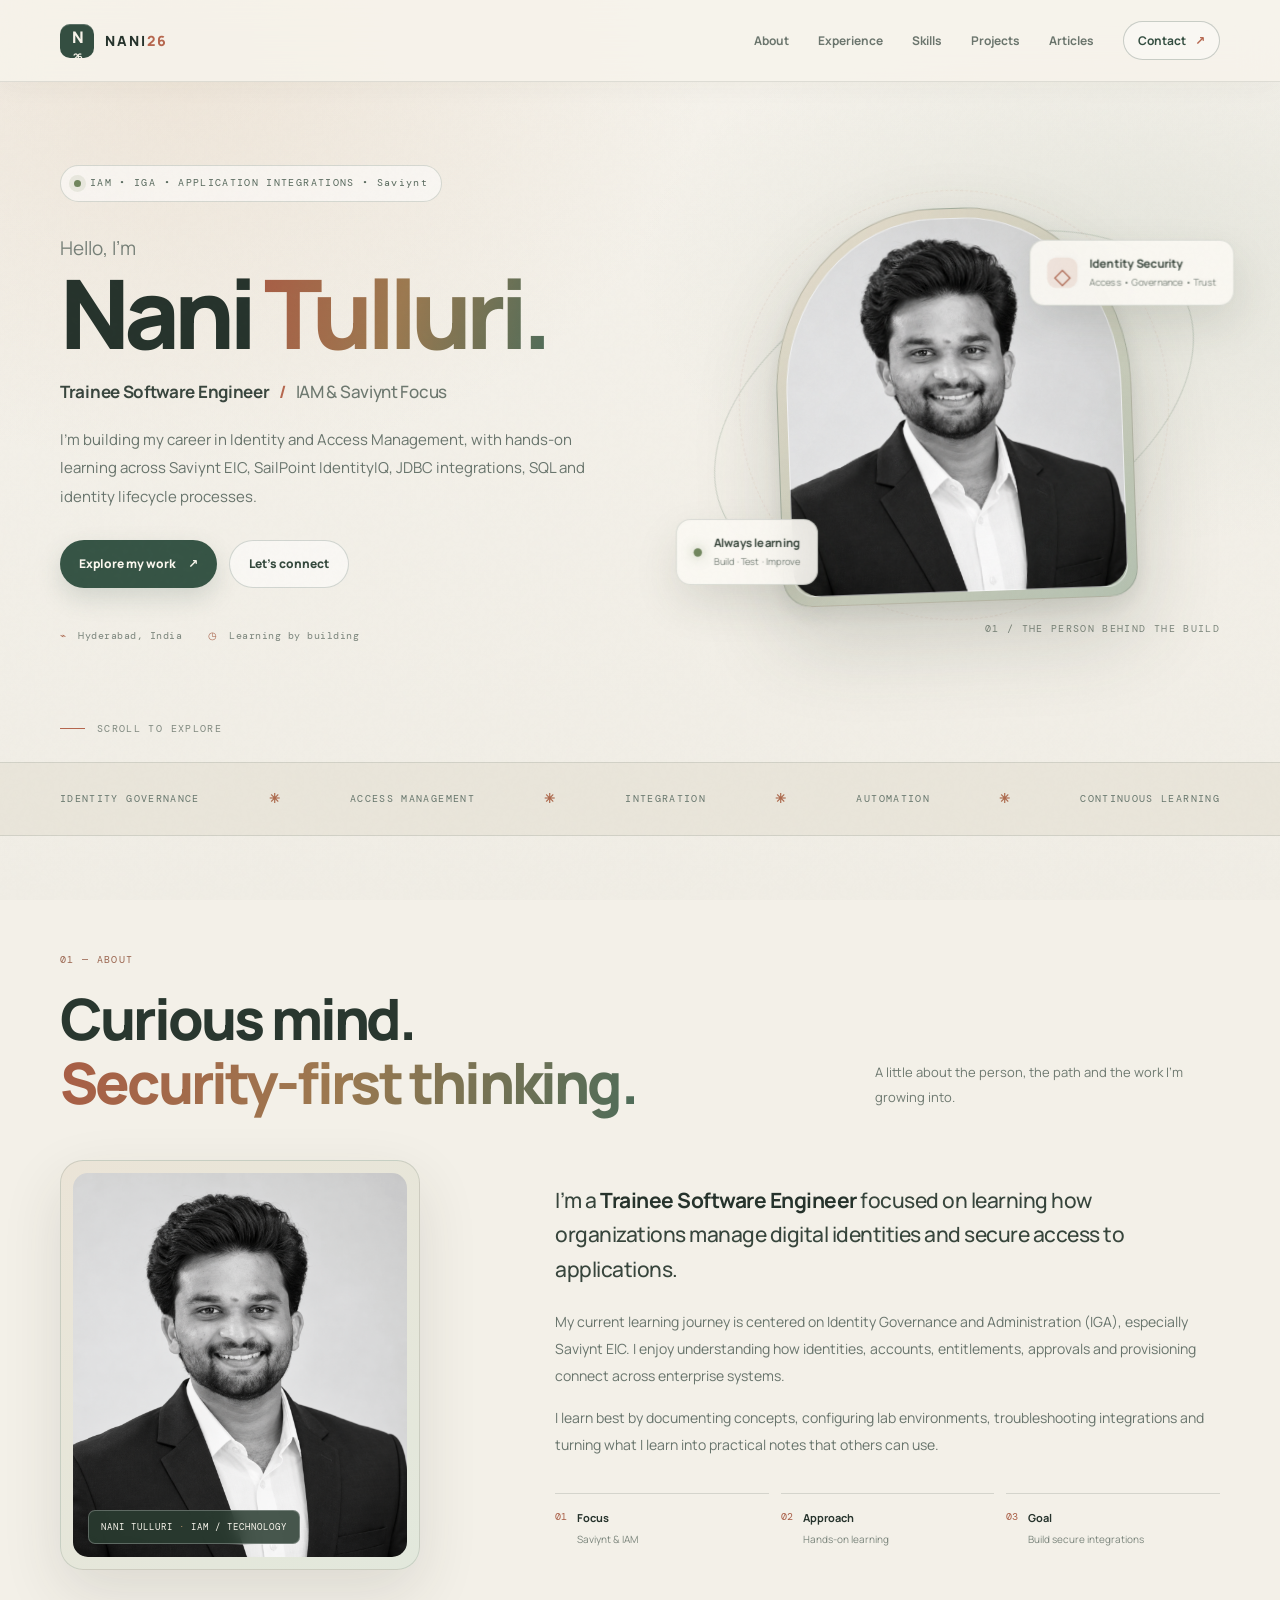
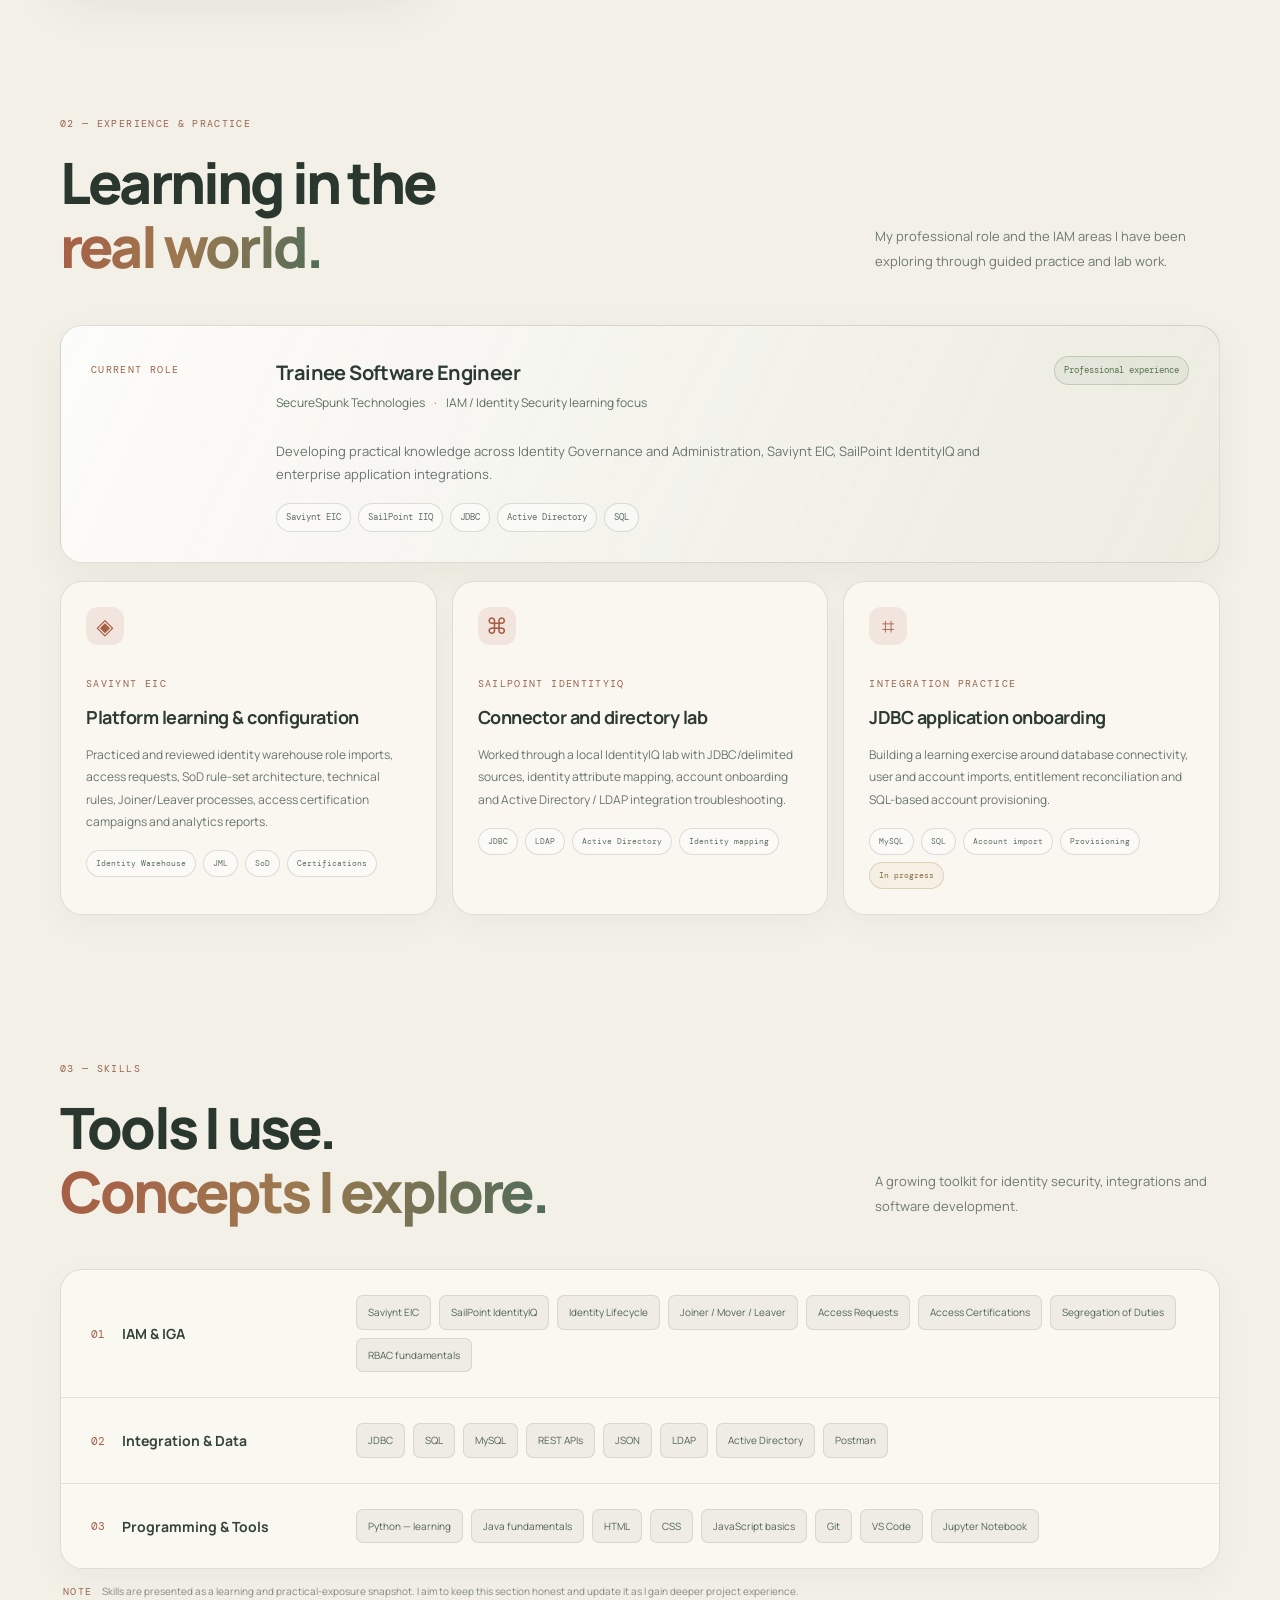
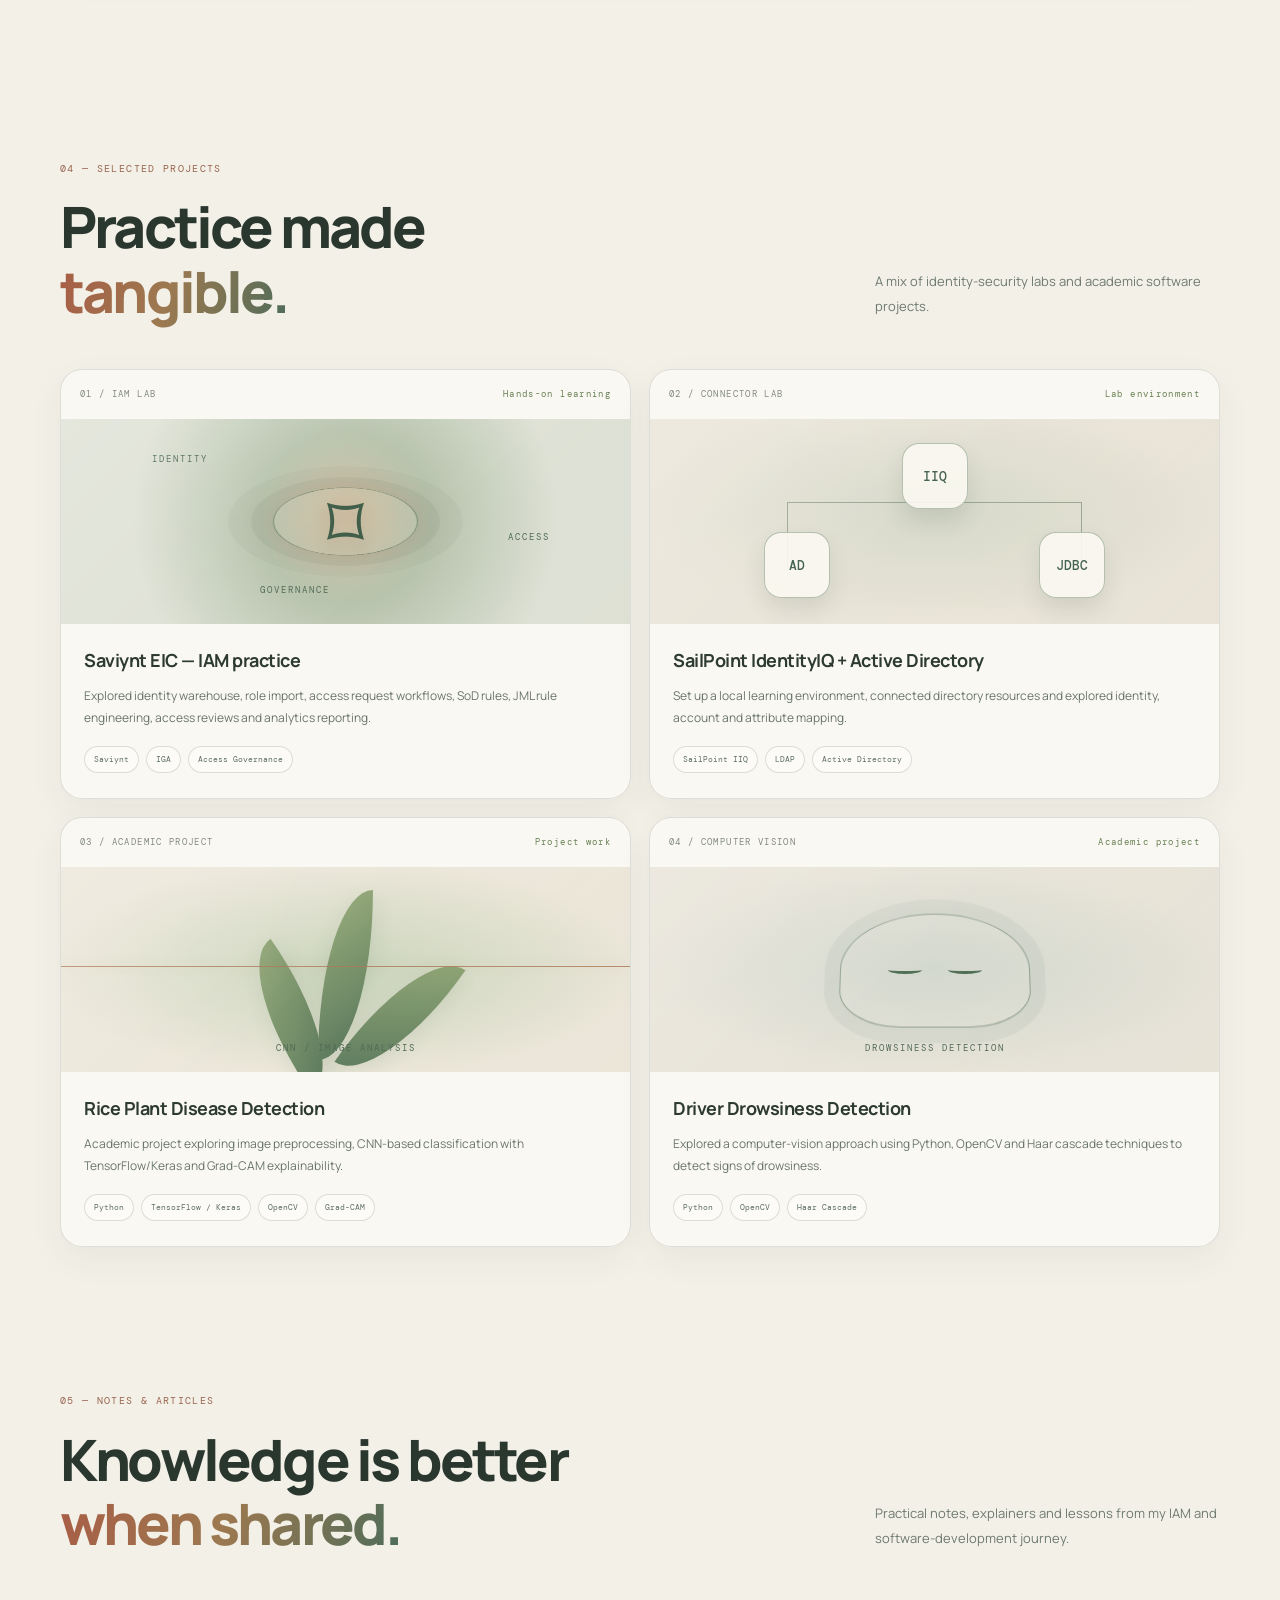
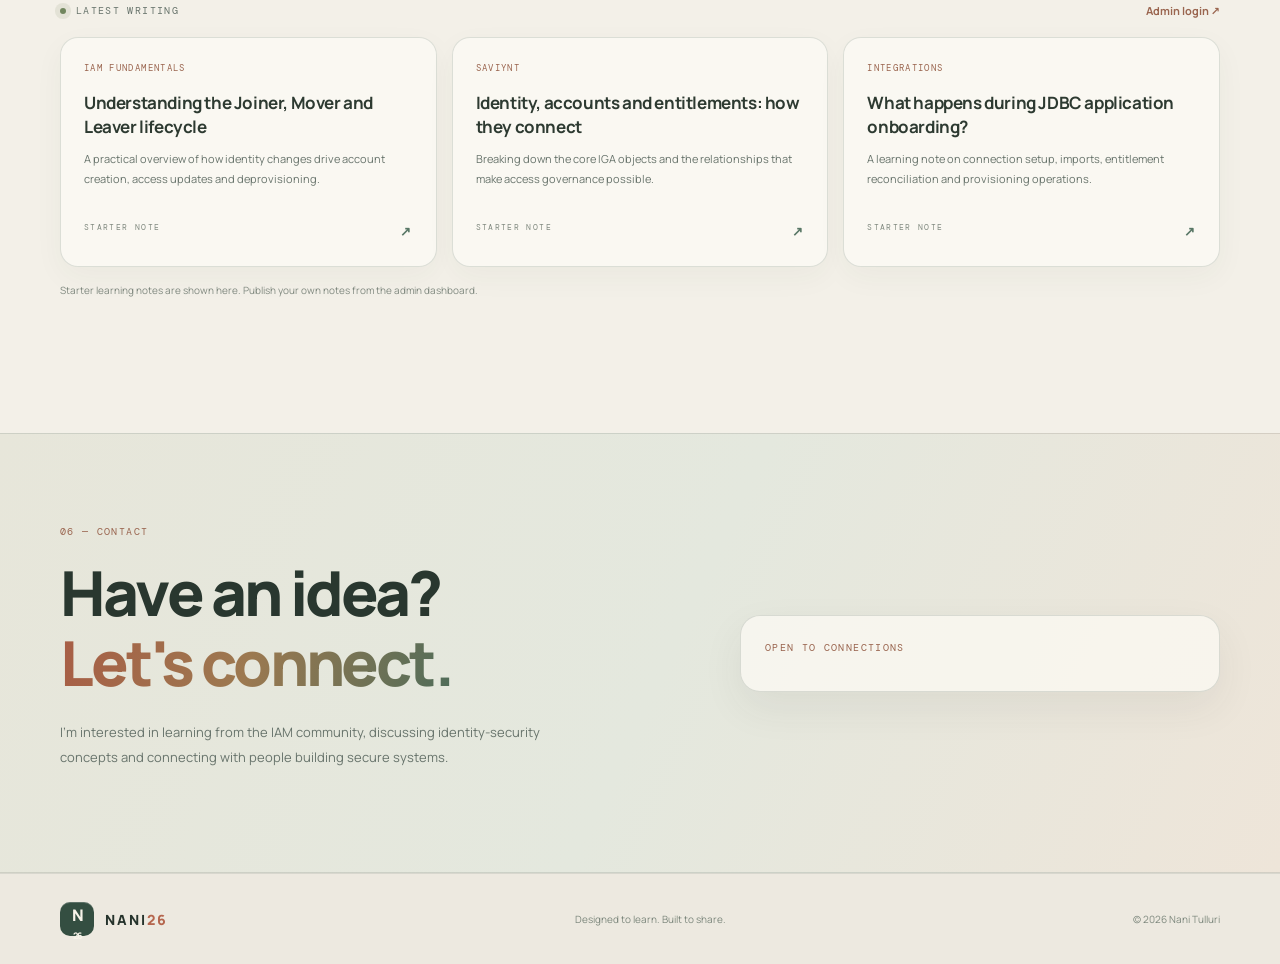
==== index.html @ 2f796530 "Add 'Saviynt' to the eyebrow section in index.html" ====
<!doctype html>
<html lang="en">
<head>
  <meta charset="utf-8">
  <meta name="viewport" content="width=device-width, initial-scale=1">
  <title>Nani Tulluri | Saviynt & IAM Developer Portfolio</title>
  <meta name="description" content="Portfolio of Nani Tulluri, a Trainee Software Engineer focused on Saviynt, Identity and Access Management, integrations, SQL and automation.">
  <meta name="theme-color" content="#f3f0e8">
  <meta property="og:title" content="Nani Tulluri | IAM & Saviynt Portfolio">
  <meta property="og:description" content="Learning, building and documenting Identity & Access Management solutions.">
  <meta property="og:type" content="website">
  <meta property="og:url" content="https://nani26.shop/">
  <meta property="og:image" content="https://nani26.shop/assets/img/nani-profile.png">
  <!-- Google Analytics 4 -->
  <script async src="https://www.googletagmanager.com/gtag/js?id=G-GFWPRP09K7"></script>
  <script>
    window.dataLayer = window.dataLayer || [];
    function gtag(){dataLayer.push(arguments);}
    gtag('js', new Date());
    gtag('config', 'G-GFWPRP09K7');
  </script>
  <link rel="icon" href="assets/img/favicon.svg" type="image/svg+xml">
  <link rel="preconnect" href="https://fonts.googleapis.com">
  <link rel="preconnect" href="https://fonts.gstatic.com" crossorigin>
  <link href="https://fonts.googleapis.com/css2?family=DM+Mono:wght@400;500&family=Manrope:wght@400;500;600;700;800&display=swap" rel="stylesheet">
  <link rel="stylesheet" href="assets/css/style.css">
  <link rel="stylesheet" href="assets/css/theme-refinement.css">
  <script type="application/ld+json">
  {
    "@context": "https://schema.org",
    "@type": "Person",
    "name": "Nani Tulluri",
    "url": "https://nani26.shop/",
    "jobTitle": "Trainee Software Engineer",
    "knowsAbout": ["Identity and Access Management", "Saviynt", "SailPoint IdentityIQ", "SQL", "JDBC", "Python", "REST APIs"]
  }
  </script>
</head>
<body>
  <div class="noise-overlay" aria-hidden="true"></div>
  <header class="site-header">
    <a class="brand" href="#home" aria-label="Nani26 home"><span class="brand-mark">N<span>26</span></span><span class="brand-name">NANI<span>26</span></span></a>
    <button class="menu-toggle" id="menuToggle" aria-label="Open navigation" aria-expanded="false"><span></span><span></span></button>
    <nav class="main-nav" id="mainNav">
      <a href="#about">About</a><a href="#experience">Experience</a><a href="#skills">Skills</a><a href="#projects">Projects</a><a href="#articles">Articles</a><a href="#contact" class="nav-contact">Contact <span>↗</span></a>
    </nav>
  </header>

  <main>
    <section class="hero section-shell" id="home">
      <div class="hero-copy">
        <div class="eyebrow"><span class="pulse-dot"></span> IAM • IGA • APPLICATION INTEGRATIONS • Saviynt</div>
        <p class="hero-kicker">Hello, I'm</p>
        <h1>Nani <span class="gradient-text">Tulluri.</span></h1>
        <h2 class="hero-role">Trainee Software Engineer <span class="role-divider">/</span> <span>IAM &amp; Saviynt Focus</span></h2>
        <p class="hero-description">I’m building my career in Identity and Access Management, with hands-on learning across Saviynt EIC, SailPoint IdentityIQ, JDBC integrations, SQL and identity lifecycle processes.</p>
        <div class="hero-actions"><a class="btn btn-primary" href="#projects">Explore my work <span>↗</span></a><a class="btn btn-ghost" href="#contact">Let's connect</a></div>
        <div class="hero-meta"><span><i class="meta-icon">⌁</i> Hyderabad, India</span><span><i class="meta-icon">◷</i> Learning by building</span></div>
      </div>
      <div class="hero-visual">
        <div class="orbit orbit-one"></div><div class="orbit orbit-two"></div>
        <div class="profile-frame"><img src="assets/img/nani-profile.png" alt="Portrait used on Nani Tulluri’s portfolio" class="profile-photo"></div>
        <div class="float-card float-card-top"><span class="float-icon shield">◇</span><span><b>Identity Security</b><small>Access • Governance • Trust</small></span></div>
        <div class="float-card float-card-bottom"><span class="status-indicator"></span><span><b>Always learning</b><small>Build · Test · Improve</small></span></div>
        <div class="visual-caption">01 / THE PERSON BEHIND THE BUILD</div>
      </div>
      <div class="hero-scroll"><span></span> SCROLL TO EXPLORE</div>
    </section>

    <section class="intro-strip"><div class="section-shell strip-inner"><span>IDENTITY GOVERNANCE</span><b>✳</b><span>ACCESS MANAGEMENT</span><b>✳</b><span>INTEGRATION</span><b>✳</b><span>AUTOMATION</span><b>✳</b><span>CONTINUOUS LEARNING</span></div></section>

    <section class="section-shell section-block" id="about">
      <div class="section-heading"><div><span class="section-index">01 — ABOUT</span><h2>Curious mind.<br><span class="gradient-text">Security-first thinking.</span></h2></div><p class="section-lede">A little about the person, the path and the work I’m growing into.</p></div>
      <div class="about-grid">
        <div class="about-photo-card"><img src="assets/img/nani-profile.png" alt="Portrait used on Nani Tulluri’s portfolio"><div class="photo-label">NANI TULLURI <span>·</span> IAM / TECHNOLOGY</div></div>
        <div class="about-content"><p class="large-copy">I’m a <strong>Trainee Software Engineer</strong> focused on learning how organizations manage digital identities and secure access to applications.</p><p>My current learning journey is centered on Identity Governance and Administration (IGA), especially Saviynt EIC. I enjoy understanding how identities, accounts, entitlements, approvals and provisioning connect across enterprise systems.</p><p>I learn best by documenting concepts, configuring lab environments, troubleshooting integrations and turning what I learn into practical notes that others can use.</p>
          <div class="about-facts"><div><span class="fact-number">01</span><span><b>Focus</b><small>Saviynt &amp; IAM</small></span></div><div><span class="fact-number">02</span><span><b>Approach</b><small>Hands-on learning</small></span></div><div><span class="fact-number">03</span><span><b>Goal</b><small>Build secure integrations</small></span></div></div>
        </div>
      </div>
    </section>

    <section class="section-shell section-block" id="experience">
      <div class="section-heading"><div><span class="section-index">02 — EXPERIENCE &amp; PRACTICE</span><h2>Learning in the<br><span class="gradient-text">real world.</span></h2></div><p class="section-lede">My professional role and the IAM areas I have been exploring through guided practice and lab work.</p></div>
      <div class="experience-card"><div class="experience-date">CURRENT ROLE</div><div class="experience-main"><div class="experience-title-row"><div><h3>Trainee Software Engineer</h3><p class="company-line">SecureSpunk Technologies <span>·</span> IAM / Identity Security learning focus</p></div><span class="work-chip">Professional experience</span></div><p>Developing practical knowledge across Identity Governance and Administration, Saviynt EIC, SailPoint IdentityIQ and enterprise application integrations.</p><div class="experience-tags"><span>Saviynt EIC</span><span>SailPoint IIQ</span><span>JDBC</span><span>Active Directory</span><span>SQL</span></div></div></div>
      <div class="practice-grid">
        <article class="practice-card"><div class="practice-icon">◈</div><span class="card-overline">SAVIYNT EIC</span><h3>Platform learning &amp; configuration</h3><p>Practiced and reviewed identity warehouse role imports, access requests, SoD rule-set architecture, technical rules, Joiner/Leaver processes, access certification campaigns and analytics reports.</p><div class="mini-tags"><span>Identity Warehouse</span><span>JML</span><span>SoD</span><span>Certifications</span></div></article>
        <article class="practice-card"><div class="practice-icon">⌘</div><span class="card-overline">SAILPOINT IDENTITYIQ</span><h3>Connector and directory lab</h3><p>Worked through a local IdentityIQ lab with JDBC/delimited sources, identity attribute mapping, account onboarding and Active Directory / LDAP integration troubleshooting.</p><div class="mini-tags"><span>JDBC</span><span>LDAP</span><span>Active Directory</span><span>Identity mapping</span></div></article>
        <article class="practice-card"><div class="practice-icon">⌗</div><span class="card-overline">INTEGRATION PRACTICE</span><h3>JDBC application onboarding</h3><p>Building a learning exercise around database connectivity, user and account imports, entitlement reconciliation and SQL-based account provisioning.</p><div class="mini-tags"><span>MySQL</span><span>SQL</span><span>Account import</span><span>Provisioning</span><span class="in-progress">In progress</span></div></article>
      </div>
    </section>

    <section class="section-shell section-block" id="skills">
      <div class="section-heading"><div><span class="section-index">03 — SKILLS</span><h2>Tools I use.<br><span class="gradient-text">Concepts I explore.</span></h2></div><p class="section-lede">A growing toolkit for identity security, integrations and software development.</p></div>
      <div class="skills-layout">
        <div class="skill-group"><div class="skill-group-head"><span>01</span><h3>IAM &amp; IGA</h3></div><div class="skill-pills"><span>Saviynt EIC</span><span>SailPoint IdentityIQ</span><span>Identity Lifecycle</span><span>Joiner / Mover / Leaver</span><span>Access Requests</span><span>Access Certifications</span><span>Segregation of Duties</span><span>RBAC fundamentals</span></div></div>
        <div class="skill-group"><div class="skill-group-head"><span>02</span><h3>Integration &amp; Data</h3></div><div class="skill-pills"><span>JDBC</span><span>SQL</span><span>MySQL</span><span>REST APIs</span><span>JSON</span><span>LDAP</span><span>Active Directory</span><span>Postman</span></div></div>
        <div class="skill-group"><div class="skill-group-head"><span>03</span><h3>Programming &amp; Tools</h3></div><div class="skill-pills"><span>Python — learning</span><span>Java fundamentals</span><span>HTML</span><span>CSS</span><span>JavaScript basics</span><span>Git</span><span>VS Code</span><span>Jupyter Notebook</span></div></div>
      </div>
      <p class="skill-note"><span>NOTE</span> Skills are presented as a learning and practical-exposure snapshot. I aim to keep this section honest and update it as I gain deeper project experience.</p>
    </section>

    <section class="section-shell section-block" id="projects">
      <div class="section-heading"><div><span class="section-index">04 — SELECTED PROJECTS</span><h2>Practice made<br><span class="gradient-text">tangible.</span></h2></div><p class="section-lede">A mix of identity-security labs and academic software projects.</p></div>
      <div class="projects-grid">
        <article class="project-card project-featured"><div class="project-topline"><span>01 / IAM LAB</span><span class="project-status">Hands-on learning</span></div><div class="project-art art-iam"><div class="art-ring"></div><div class="art-lock">⌑</div><span class="art-label art-label-one">IDENTITY</span><span class="art-label art-label-two">ACCESS</span><span class="art-label art-label-three">GOVERNANCE</span></div><div class="project-body"><h3>Saviynt EIC — IAM practice</h3><p>Explored identity warehouse, role import, access request workflows, SoD rules, JML rule engineering, access reviews and analytics reporting.</p><div class="project-tech"><span>Saviynt</span><span>IGA</span><span>Access Governance</span></div></div></article>
        <article class="project-card"><div class="project-topline"><span>02 / CONNECTOR LAB</span><span class="project-status">Lab environment</span></div><div class="project-art art-directory"><div class="directory-node node-a">IIQ</div><div class="directory-node node-b">AD</div><div class="directory-node node-c">JDBC</div><div class="directory-lines"></div></div><div class="project-body"><h3>SailPoint IdentityIQ + Active Directory</h3><p>Set up a local learning environment, connected directory resources and explored identity, account and attribute mapping.</p><div class="project-tech"><span>SailPoint IIQ</span><span>LDAP</span><span>Active Directory</span></div></div></article>
        <article class="project-card"><div class="project-topline"><span>03 / ACADEMIC PROJECT</span><span class="project-status">Project work</span></div><div class="project-art art-rice"><div class="leaf leaf-a"></div><div class="leaf leaf-b"></div><div class="leaf leaf-c"></div><div class="scan-line"></div><span class="rice-label">CNN / IMAGE ANALYSIS</span></div><div class="project-body"><h3>Rice Plant Disease Detection</h3><p>Academic project exploring image preprocessing, CNN-based classification with TensorFlow/Keras and Grad-CAM explainability.</p><div class="project-tech"><span>Python</span><span>TensorFlow / Keras</span><span>OpenCV</span><span>Grad-CAM</span></div></div></article>
        <article class="project-card"><div class="project-topline"><span>04 / COMPUTER VISION</span><span class="project-status">Academic project</span></div><div class="project-art art-driver"><div class="driver-eye eye-one"></div><div class="driver-eye eye-two"></div><div class="driver-frame"></div><span class="driver-label">DROWSINESS DETECTION</span></div><div class="project-body"><h3>Driver Drowsiness Detection</h3><p>Explored a computer-vision approach using Python, OpenCV and Haar cascade techniques to detect signs of drowsiness.</p><div class="project-tech"><span>Python</span><span>OpenCV</span><span>Haar Cascade</span></div></div></article>
      </div>
    </section>

    <section class="section-shell section-block article-section" id="articles">
      <div class="section-heading"><div><span class="section-index">05 — NOTES &amp; ARTICLES</span><h2>Knowledge is better<br><span class="gradient-text">when shared.</span></h2></div><p class="section-lede">Practical notes, explainers and lessons from my IAM and software-development journey.</p></div>
      <div class="article-toolbar"><span class="live-label"><i></i> LATEST WRITING</span><a href="admin.html" class="admin-link">Admin login ↗</a></div>
      <div class="articles-grid" id="articlesGrid"><article class="article-card"><span class="article-category">IAM FUNDAMENTALS</span><h3>Understanding the Joiner, Mover and Leaver lifecycle</h3><p>A practical overview of how identity changes drive account creation, access updates and deprovisioning.</p><span class="article-date">STARTER NOTE</span></article><article class="article-card"><span class="article-category">SAVIYNT</span><h3>Identity, accounts and entitlements: how they connect</h3><p>Breaking down the core IGA objects and the relationships that make access governance possible.</p><span class="article-date">STARTER NOTE</span></article><article class="article-card"><span class="article-category">INTEGRATIONS</span><h3>What happens during JDBC application onboarding?</h3><p>A learning note on connection setup, imports, entitlement reconciliation and provisioning operations.</p><span class="article-date">STARTER NOTE</span></article></div>
      <p class="articles-hint" id="articlesHint">Publish your own learning notes from the admin dashboard.</p>
    </section>

    <section class="contact-section" id="contact"><div class="section-shell contact-inner"><div><span class="section-index">06 — CONTACT</span><h2>Have an idea?<br><span class="gradient-text">Let's connect.</span></h2><p>I'm interested in learning from the IAM community, discussing identity-security concepts and connecting with people building secure systems.</p></div><div class="contact-card"><span class="contact-overline">OPEN TO CONNECTIONS</span><a class="contact-row" id="emailLink" href="#"><span>Email</span><b id="emailText">Add your email in site settings</b><i>↗</i></a><a class="contact-row" id="linkedinLink" href="#" target="_blank" rel="noopener"><span>LinkedIn</span><b id="linkedinText">Add your LinkedIn profile</b><i>↗</i></a><a class="contact-row" id="githubLink" href="#" target="_blank" rel="noopener"><span>GitHub</span><b id="githubText">Add your GitHub profile</b><i>↗</i></a></div></div></section>
  </main>

  <footer class="site-footer"><div class="section-shell footer-inner"><a class="brand" href="#home"><span class="brand-mark">N<span>26</span></span><span class="brand-name">NANI<span>26</span></span></a><p>Designed to learn. Built to share.</p><span class="footer-copy">© <span id="year"></span> Nani Tulluri</span></div></footer>

  <dialog class="article-dialog" id="articleDialog"><button class="dialog-close" id="dialogClose" aria-label="Close article">×</button><div class="dialog-content" id="dialogContent"></div></dialog>
  <script type="module" src="assets/js/app.js"></script>
</body>
</html>
---- assets/css/style.css ----
:root{--bg:#090d18;--bg-2:#0d1424;--panel:#111b2d;--panel-2:#142139;--line:rgba(164,184,222,.15);--text:#ecf3ff;--muted:#9aaac4;--muted-2:#71829f;--violet:#a78bfa;--cyan:#67e8f9;--green:#7ee7bb;--danger:#fda4af;--font:'Manrope',system-ui,sans-serif;--mono:'DM Mono',monospace;--max:1160px;--radius:22px;--shadow:0 24px 70px rgba(0,0,0,.28)}
*{box-sizing:border-box}html{scroll-behavior:smooth;scroll-padding-top:94px}body{margin:0;background:var(--bg);color:var(--text);font-family:var(--font);line-height:1.65;overflow-x:hidden}body:before{content:"";position:fixed;inset:0;pointer-events:none;background:radial-gradient(ellipse at 18% 10%,rgba(79,70,229,.13),transparent 36%),radial-gradient(ellipse at 85% 37%,rgba(8,145,178,.09),transparent 30%);z-index:-2}.noise-overlay{position:fixed;inset:0;pointer-events:none;z-index:5;opacity:.025;background-image:url("data:image/svg+xml,%3Csvg viewBox='0 0 180 180' xmlns='http://www.w3.org/2000/svg'%3E%3Cfilter id='n'%3E%3CfeTurbulence type='fractalNoise' baseFrequency='.8' numOctaves='3' stitchTiles='stitch'/%3E%3C/filter%3E%3Crect width='100%25' height='100%25' filter='url(%23n)' opacity='.7'/%3E%3C/svg%3E")}.section-shell{width:min(var(--max),calc(100% - 48px));margin-inline:auto}.site-header{height:82px;padding:0 max(24px,calc((100vw - var(--max))/2));display:flex;align-items:center;justify-content:space-between;border-bottom:1px solid rgba(164,184,222,.1);position:sticky;top:0;z-index:20;background:rgba(9,13,24,.84);backdrop-filter:blur(18px)}.brand{display:flex;align-items:center;gap:11px;text-decoration:none;color:var(--text)}.brand-mark{height:34px;width:34px;border-radius:10px;background:linear-gradient(145deg,#9b87f5,#4e83c7);display:grid;place-items:center;font-size:16px;font-weight:800;color:#09111f;letter-spacing:-1px}.brand-mark span{font-size:9px;margin-left:1px}.brand-name{font-size:14px;letter-spacing:2px;font-weight:800}.brand-name span{color:var(--violet)}.main-nav{display:flex;align-items:center;gap:29px}.main-nav a,.back-home{font-size:12px;color:var(--muted);text-decoration:none;font-weight:700;transition:.2s}.main-nav a:hover,.back-home:hover{color:var(--text)}.main-nav .nav-contact{color:var(--text);border:1px solid var(--line);padding:9px 14px;border-radius:999px}.nav-contact span{color:var(--cyan);margin-left:7px}.menu-toggle{display:none;background:none;border:0;color:var(--text)}.hero{min-height:680px;display:grid;grid-template-columns:1.05fr .95fr;align-items:center;gap:40px;position:relative;padding-top:56px;padding-bottom:90px}.eyebrow,.section-index,.card-overline,.project-topline,.visual-caption,.hero-scroll,.contact-overline,.experience-date,.strip-inner,.article-category,.article-date,.live-label,.skill-note>span{font-family:var(--mono);letter-spacing:1.35px;font-size:10px}.eyebrow{display:inline-flex;align-items:center;gap:9px;color:#b6c4dc;padding:9px 13px;border:1px solid var(--line);border-radius:999px;background:rgba(18,30,52,.55)}.pulse-dot,.live-label i{display:inline-block;width:7px;height:7px;border-radius:50%;background:var(--green);box-shadow:0 0 0 5px rgba(126,231,187,.1)}.hero-kicker{color:var(--muted);font-size:19px;margin:31px 0 0}.hero h1{font-size:clamp(58px,8vw,96px);letter-spacing:-6px;line-height:1.03;margin:0 0 15px;font-weight:800}.gradient-text{background:linear-gradient(105deg,#c4b5fd 0%,#84d9ed 52%,#8ce5c0 100%);background-clip:text;-webkit-background-clip:text;color:transparent}.hero-role{font-size:17px;font-weight:700;color:#e4eaf7;margin:0 0 20px;letter-spacing:-.3px}.hero-role span:last-child{color:var(--muted);font-weight:500}.role-divider{color:var(--violet);padding:0 7px}.hero-description{max-width:570px;color:var(--muted);font-size:15px;line-height:1.9}.hero-actions{display:flex;gap:12px;margin-top:29px;flex-wrap:wrap}.btn{display:inline-flex;justify-content:center;align-items:center;gap:12px;border-radius:999px;padding:13px 19px;font-family:var(--font);font-size:12px;font-weight:800;text-decoration:none;cursor:pointer;transition:transform .2s,box-shadow .2s,border-color .2s}.btn:hover{transform:translateY(-2px)}.btn-primary{background:linear-gradient(110deg,#b4a2ff,#7bcae7);color:#0b1221;border:0;box-shadow:0 10px 30px rgba(132,166,230,.17)}.btn-primary:hover{box-shadow:0 14px 35px rgba(132,166,230,.28)}.btn-ghost{background:rgba(255,255,255,.025);border:1px solid var(--line);color:var(--text)}.btn-full{width:100%}.hero-meta{display:flex;gap:26px;margin-top:40px;color:var(--muted-2);font-family:var(--mono);font-size:10px;letter-spacing:.5px}.meta-icon{color:var(--cyan);font-style:normal;margin-right:5px}.hero-visual{min-height:480px;position:relative;display:grid;place-items:center}.profile-frame{width:min(355px,75%);aspect-ratio:1/1.11;position:relative;z-index:2;border-radius:46% 46% 28px 28px;overflow:hidden;border:1px solid rgba(190,203,255,.22);box-shadow:0 35px 100px rgba(0,0,0,.4);background:linear-gradient(145deg,#26354b,#111b2d);padding:9px}.profile-frame:after{content:"";position:absolute;inset:9px;border:1px solid rgba(255,255,255,.2);border-radius:46% 46% 21px 21px;pointer-events:none}.profile-photo{width:100%;height:100%;object-fit:cover;object-position:center 30%;border-radius:inherit;filter:grayscale(1) contrast(1.04)}.orbit{position:absolute;border:1px solid rgba(150,171,220,.15);border-radius:50%;transform:rotate(-25deg)}.orbit-one{width:510px;height:305px}.orbit-two{width:430px;height:430px;border-style:dashed;opacity:.5}.float-card{position:absolute;z-index:3;display:flex;align-items:center;gap:11px;padding:13px 16px;border:1px solid rgba(185,202,245,.2);background:rgba(16,27,46,.9);backdrop-filter:blur(15px);border-radius:14px;box-shadow:var(--shadow)}.float-card b,.float-card small{display:block}.float-card b{font-size:11px}.float-card small{font-size:9px;color:var(--muted);margin-top:2px}.float-card-top{top:82px;right:-2px}.float-card-bottom{bottom:68px;left:0}.float-icon{height:29px;width:29px;border-radius:9px;display:grid;place-items:center;background:rgba(167,139,250,.16);color:var(--violet);font-size:21px}.status-indicator{width:8px;height:8px;border-radius:50%;background:var(--green);box-shadow:0 0 12px var(--green)}.visual-caption{position:absolute;bottom:8px;right:0;color:var(--muted-2)}.hero-scroll{position:absolute;bottom:25px;left:0;color:var(--muted-2);display:flex;align-items:center;gap:12px}.hero-scroll span{width:25px;height:1px;background:var(--violet)}.intro-strip{border-block:1px solid var(--line);background:rgba(15,23,40,.63)}.strip-inner{min-height:72px;display:flex;justify-content:space-between;align-items:center;gap:20px;color:#8798b5;flex-wrap:wrap}.strip-inner b{color:var(--violet);font-size:13px}.section-block{padding-top:116px;padding-bottom:30px}.section-heading{display:flex;align-items:end;justify-content:space-between;gap:35px;margin-bottom:46px}.section-index{color:var(--cyan);display:block;margin-bottom:17px}.section-heading h2,.contact-inner h2{font-size:clamp(35px,5vw,57px);line-height:1.13;letter-spacing:-2.8px;margin:0;font-weight:800}.section-lede{max-width:345px;color:var(--muted);font-size:13px;line-height:1.9;margin:0 0 5px}.about-grid{display:grid;grid-template-columns:.78fr 1.22fr;gap:70px;align-items:center}.about-photo-card{position:relative;max-width:360px;padding:12px;border:1px solid var(--line);border-radius:23px;background:linear-gradient(145deg,rgba(35,50,76,.8),rgba(17,27,45,.8));box-shadow:var(--shadow)}.about-photo-card img{display:block;width:100%;aspect-ratio:4/4.6;object-fit:cover;object-position:center 28%;border-radius:15px;filter:grayscale(1)}.photo-label{position:absolute;left:27px;bottom:25px;padding:9px 12px;border:1px solid rgba(255,255,255,.2);background:rgba(7,12,22,.82);backdrop-filter:blur(8px);border-radius:7px;font-family:var(--mono);font-size:9px;letter-spacing:1px}.photo-label span{color:var(--cyan)}.about-content p{color:var(--muted);font-size:14px;line-height:1.95}.about-content .large-copy{color:#e1e9f8;font-size:21px;line-height:1.65;font-weight:500;letter-spacing:-.5px;margin-top:0}.large-copy strong{color:#fff}.about-facts{display:grid;grid-template-columns:repeat(3,1fr);gap:12px;margin-top:35px}.about-facts>div{border-top:1px solid var(--line);padding-top:15px;display:flex;gap:10px;align-items:start}.fact-number{font-family:var(--mono);font-size:10px;color:var(--violet)}.about-facts b,.about-facts small{display:block}.about-facts b{font-size:11px}.about-facts small{font-size:10px;color:var(--muted-2);margin-top:4px}.experience-card{display:grid;grid-template-columns:155px 1fr;gap:30px;padding:30px;border:1px solid var(--line);border-radius:var(--radius);background:linear-gradient(120deg,rgba(23,37,61,.85),rgba(14,22,38,.85));margin-bottom:18px}.experience-date{color:var(--cyan);padding-top:6px}.experience-title-row{display:flex;justify-content:space-between;align-items:start;gap:20px}.experience-main h3{margin:0;font-size:20px;letter-spacing:-.6px}.company-line{margin:4px 0 14px!important;color:#c7d3e7!important;font-size:12px!important}.company-line span{color:var(--violet);padding:0 7px}.experience-main>p{font-size:13px;color:var(--muted);line-height:1.8;max-width:750px}.work-chip,.experience-tags span,.mini-tags span,.project-tech span{font-size:9px;font-family:var(--mono);color:#aebdd5;border:1px solid var(--line);border-radius:999px;padding:6px 9px;white-space:nowrap}.work-chip{color:var(--green);border-color:rgba(126,231,187,.25)}.experience-tags,.mini-tags,.project-tech{display:flex;gap:7px;flex-wrap:wrap;margin-top:17px}.practice-grid{display:grid;grid-template-columns:repeat(3,1fr);gap:15px}.practice-card{padding:25px;border:1px solid var(--line);border-radius:var(--radius);background:rgba(16,26,44,.72);min-height:270px;transition:.25s}.practice-card:hover,.project-card:hover,.article-card:hover{transform:translateY(-4px);border-color:rgba(167,139,250,.38)}.practice-icon{height:38px;width:38px;border-radius:12px;background:rgba(167,139,250,.13);display:grid;place-items:center;color:var(--violet);font-size:22px;margin-bottom:23px}.card-overline{color:var(--cyan)}.practice-card h3{font-size:18px;letter-spacing:-.5px;margin:8px 0}.practice-card p{font-size:12px;color:var(--muted);line-height:1.85}.mini-tags span{font-size:8px}.mini-tags .in-progress{color:#f6c779;border-color:rgba(246,199,121,.25)}.skills-layout{border:1px solid var(--line);border-radius:var(--radius);overflow:hidden;background:rgba(15,24,41,.65)}.skill-group{display:grid;grid-template-columns:240px 1fr;gap:25px;padding:25px 30px;border-bottom:1px solid var(--line)}.skill-group:last-child{border:0}.skill-group-head{display:flex;gap:17px;align-items:center}.skill-group-head span{font-family:var(--mono);font-size:11px;color:var(--violet)}.skill-group-head h3{font-size:14px;margin:0}.skill-pills{display:flex;gap:8px;flex-wrap:wrap}.skill-pills span{background:rgba(150,170,210,.07);border:1px solid rgba(150,170,210,.12);color:#c1cee2;border-radius:7px;padding:8px 11px;font-size:10px}.skill-note{color:var(--muted-2);font-size:10px;margin:14px 3px}.skill-note>span{color:var(--cyan);margin-right:8px}.projects-grid{display:grid;grid-template-columns:repeat(2,1fr);gap:18px}.project-card{border:1px solid var(--line);border-radius:var(--radius);overflow:hidden;background:rgba(15,24,41,.78);transition:.25s}.project-topline{display:flex;justify-content:space-between;padding:17px 19px;color:var(--muted-2);font-size:9px}.project-status{color:var(--green)}.project-art{height:205px;position:relative;overflow:hidden;background:#111c31;display:grid;place-items:center}.art-iam{background:radial-gradient(circle at 50% 50%,#293a63,#10182c 65%)}.art-ring{height:145px;width:145px;border:1px solid rgba(174,155,255,.62);border-radius:50%;box-shadow:0 0 0 22px rgba(167,139,250,.06),0 0 0 45px rgba(167,139,250,.035),0 0 50px rgba(167,139,250,.25)}.art-lock{position:absolute;font-size:73px;color:#c7b8ff;text-shadow:0 0 30px rgba(167,139,250,.65)}.art-label{position:absolute;font-family:var(--mono);font-size:9px;letter-spacing:2px;color:#b7c8e8}.art-label-one{top:33px;left:16%}.art-label-two{right:14%;top:54%}.art-label-three{bottom:26px;left:35%}.art-directory{background:radial-gradient(ellipse,#203454,#0e1628 72%)}.directory-node{position:absolute;z-index:2;width:66px;height:66px;border-radius:17px;border:1px solid rgba(136,193,239,.5);background:rgba(22,43,69,.9);display:grid;place-items:center;color:#a9e5fb;font:500 13px var(--mono);box-shadow:0 0 35px rgba(72,169,213,.13)}.node-a{left:calc(50% - 33px);top:24px}.node-b{left:20%;bottom:26px}.node-c{right:20%;bottom:26px}.directory-lines{position:absolute;inset:83px 24% 55px;border-top:1px solid #6384a8;border-left:1px solid #6384a8;border-right:1px solid #6384a8;opacity:.55}.art-rice{background:radial-gradient(ellipse at center,#34452e,#111d1d 75%)}.leaf{position:absolute;width:55px;height:150px;border-radius:100% 0 100% 0;background:linear-gradient(145deg,#a4c87f,#476c54);transform-origin:bottom center;box-shadow:0 0 25px rgba(138,197,112,.12)}.leaf-a{transform:rotate(-35deg) translate(-28px,20px)}.leaf-b{transform:rotate(0deg) translate(0,5px);height:170px}.leaf-c{transform:rotate(35deg) translate(28px,20px)}.scan-line{position:absolute;width:100%;height:1px;background:#bbeb9b;box-shadow:0 0 16px #bbeb9b;top:48%;opacity:.8}.rice-label,.driver-label{position:absolute;bottom:18px;font:9px var(--mono);letter-spacing:2px;color:#d0e7b8}.art-driver{background:radial-gradient(ellipse,#35445c,#101725 74%)}.driver-frame{position:absolute;height:115px;width:190px;border:1px solid rgba(134,214,239,.5);border-radius:55% 55% 35% 35%;box-shadow:0 0 0 15px rgba(103,232,249,.035)}.driver-eye{position:absolute;height:8px;width:34px;border-bottom:3px solid #a6e6f2;border-radius:50%;z-index:2;top:48%}.eye-one{left:calc(50% - 47px)}.eye-two{right:calc(50% - 47px)}.driver-label{color:#b7dff0}.project-body{padding:22px 23px 25px}.project-body h3{font-size:18px;letter-spacing:-.5px;margin:0 0 9px}.project-body p{font-size:12px;color:var(--muted);line-height:1.85;margin:0}.project-tech span{font-size:8px}.article-section{padding-bottom:125px}.article-toolbar{display:flex;align-items:center;justify-content:space-between;margin-bottom:17px}.live-label{color:var(--muted);display:flex;align-items:center;gap:10px}.live-label i{width:6px;height:6px}.admin-link{color:var(--violet);text-decoration:none;font-size:11px;font-weight:700}.articles-grid{display:grid;grid-template-columns:repeat(3,1fr);gap:15px}.article-card{background:rgba(16,26,44,.75);border:1px solid var(--line);border-radius:18px;padding:23px;min-height:230px;display:flex;flex-direction:column;transition:.25s}.article-card-clickable{cursor:pointer}.article-card-clickable:focus-visible{outline:2px solid var(--cyan);outline-offset:3px}.article-category{color:var(--cyan);font-size:9px}.article-card h3{font-size:17px;line-height:1.45;letter-spacing:-.4px;margin:15px 0 9px}.article-card p{font-size:11px;color:var(--muted);line-height:1.8;margin:0 0 20px}.article-date{color:var(--muted-2);margin-top:auto;font-size:8px;display:flex;justify-content:space-between}.article-date b{color:var(--violet);font-size:13px}.articles-hint,.empty-articles{color:var(--muted-2);font-size:10px;margin-top:15px}.contact-section{border-block:1px solid var(--line);background:linear-gradient(120deg,rgba(23,36,63,.68),rgba(10,16,29,.82));padding:90px 0}.contact-inner{display:grid;grid-template-columns:1fr .8fr;gap:80px;align-items:center}.contact-inner h2{font-size:clamp(42px,5vw,62px)}.contact-inner>div:first-child>p{max-width:480px;color:var(--muted);font-size:13px;line-height:1.9;margin-top:22px}.contact-card{border:1px solid var(--line);border-radius:20px;padding:24px;background:rgba(9,15,27,.46)}.contact-overline{color:var(--cyan);display:block;margin-bottom:10px}.contact-row{display:grid;grid-template-columns:72px 1fr 18px;gap:10px;align-items:center;text-decoration:none;color:var(--text);padding:17px 0;border-bottom:1px solid var(--line);font-size:11px}.contact-row:last-child{border:0}.contact-row span{color:var(--muted-2)}.contact-row b{font-weight:700;overflow-wrap:anywhere}.contact-row i{font-style:normal;color:var(--violet)}.is-hidden{display:none!important}.site-footer{padding:28px 0}.footer-inner{display:flex;align-items:center;justify-content:space-between;gap:15px}.footer-inner p,.footer-copy{font-size:10px;color:var(--muted-2);margin:0}.article-dialog{width:min(720px,calc(100% - 28px));max-height:85vh;overflow:auto;color:var(--text);background:#101a2c;border:1px solid rgba(170,190,230,.25);border-radius:22px;padding:44px;box-shadow:0 30px 100px rgba(0,0,0,.65)}.article-dialog::backdrop{background:rgba(2,5,12,.75);backdrop-filter:blur(7px)}.dialog-close{position:absolute;right:19px;top:13px;border:0;background:none;color:var(--muted);font-size:29px;cursor:pointer}.dialog-content h2{font-size:32px;line-height:1.2;letter-spacing:-1.3px;margin:14px 0}.dialog-meta{font:10px var(--mono);color:var(--muted-2)}.dialog-article-body{color:#c4d0e4;font-size:14px;line-height:2;margin-top:25px;white-space:normal}
/* Admin styles */
.admin-page{min-height:100vh}.admin-header{position:relative}.admin-shell{width:min(1150px,calc(100% - 42px));margin:70px auto 100px}.admin-intro{margin-bottom:35px}.admin-intro h1{font-size:clamp(45px,7vw,70px);letter-spacing:-3px;line-height:1.1;margin:0}.admin-intro p{color:var(--muted);font-size:13px}.back-home{text-decoration:none}.setup-warning{display:flex;flex-direction:column;gap:5px;padding:15px 18px;border:1px solid rgba(246,199,121,.3);background:rgba(119,80,18,.13);border-radius:12px;margin-bottom:20px;color:#efcf91;font-size:12px}.setup-warning span{color:#c1b39b;font-size:11px;line-height:1.7}.setup-warning code{color:#f5dba9}.panel{padding:26px;border:1px solid var(--line);background:rgba(16,26,44,.83);border-radius:20px}.admin-login{max-width:470px}.panel-heading{display:flex;gap:14px;align-items:center;margin-bottom:22px}.panel-icon{width:39px;height:39px;border-radius:12px;display:grid;place-items:center;background:rgba(167,139,250,.13);color:var(--violet);font-size:21px}.panel-heading h2{font-size:17px;margin:0}.panel-heading p{font-size:10px;color:var(--muted-2);margin:2px 0 0}.form-stack{display:flex;flex-direction:column;gap:15px}.form-stack label{font-size:11px;color:#cad5e8;font-weight:700;display:flex;flex-direction:column;gap:7px}.form-stack input:not([type=checkbox]),.form-stack textarea{width:100%;background:#0a1221;border:1px solid rgba(155,177,218,.2);border-radius:10px;color:var(--text);padding:12px 13px;font:12px var(--font);outline:none;resize:vertical}.form-stack input:focus,.form-stack textarea:focus{border-color:rgba(167,139,250,.7);box-shadow:0 0 0 3px rgba(167,139,250,.08)}.form-stack input::placeholder,.form-stack textarea::placeholder{color:#657590}.form-message{font-size:11px;min-height:16px;color:var(--muted);margin:0}.form-message.error{color:var(--danger)}.form-message.success{color:var(--green)}.hidden{display:none!important}.admin-dashboard{margin-top:28px}.dashboard-top{display:flex;justify-content:space-between;align-items:center;margin-bottom:22px}.dashboard-top h2{font-size:22px;margin:14px 0 2px}.dashboard-top p{font-size:11px;color:var(--muted);margin:0}.admin-grid{display:grid;grid-template-columns:1.15fr .85fr;gap:18px;align-items:start}.publish-toggle{display:flex!important;flex-direction:row!important;align-items:center;gap:10px!important;padding:13px;border:1px solid var(--line);border-radius:10px;background:rgba(255,255,255,.02)}.publish-toggle input{accent-color:#a78bfa}.publish-toggle small{display:block;color:var(--muted-2);font-size:9px;font-weight:400;margin-top:2px}.form-actions{display:flex;gap:10px;flex-wrap:wrap}.admin-articles{display:flex;flex-direction:column}.admin-article-row{display:flex;justify-content:space-between;align-items:center;gap:15px;padding:15px 0;border-bottom:1px solid var(--line)}.admin-article-row:last-child{border-bottom:0}.admin-article-info{min-width:0}.admin-article-info b{display:block;font-size:11px;line-height:1.5}.admin-article-info span{font:9px var(--mono);color:var(--muted-2)}.published-text{color:var(--green);font-style:normal}.draft-text{color:#f6c779;font-style:normal}.admin-row-actions{display:flex;gap:9px;flex-shrink:0}.admin-row-actions button{background:none;border:0;color:var(--violet);font:700 10px var(--font);cursor:pointer}.admin-row-actions .delete-link{color:var(--danger)}.muted-text{font-size:11px;color:var(--muted-2)}.admin-security-note{font-size:10px;color:var(--muted-2);margin-top:22px;line-height:1.8}
@media(max-width:900px){.main-nav{gap:17px}.hero{grid-template-columns:1fr .8fr;gap:15px}.hero h1{font-size:68px}.hero-visual{min-height:410px}.float-card-top{right:-10px}.about-grid{gap:40px}.practice-grid{grid-template-columns:1fr 1fr}.practice-card:last-child{grid-column:span 2}.contact-inner{gap:35px}.skill-group{grid-template-columns:190px 1fr}}
@media(max-width:680px){.section-shell{width:min(100% - 34px,var(--max))}.site-header{height:70px;padding:0 17px}.menu-toggle{display:flex;flex-direction:column;gap:5px;padding:8px}.menu-toggle span{width:22px;height:2px;background:var(--text);display:block}.main-nav{display:none;position:absolute;top:69px;left:0;right:0;padding:18px;background:rgba(9,13,24,.98);border-bottom:1px solid var(--line);flex-direction:column;align-items:stretch;gap:0}.main-nav.is-open{display:flex}.main-nav a{padding:13px 5px;border-bottom:1px solid rgba(255,255,255,.06)}.main-nav .nav-contact{border:0;padding:13px 5px}.hero{grid-template-columns:1fr;padding-top:55px;padding-bottom:75px;gap:10px}.hero h1{font-size:66px;letter-spacing:-4px}.hero-kicker{margin-top:25px}.hero-role{font-size:14px;line-height:1.6}.hero-description{font-size:13px}.hero-visual{min-height:395px;margin-top:25px}.profile-frame{width:275px}.orbit-one{width:350px;height:230px}.orbit-two{width:310px;height:310px}.float-card-top{top:45px;right:0}.float-card-bottom{bottom:42px;left:0}.visual-caption{bottom:0;font-size:8px}.hero-scroll{bottom:20px}.hero-meta{gap:13px;flex-wrap:wrap;font-size:9px;margin-top:28px}.strip-inner{justify-content:center;gap:11px;padding:15px 0;font-size:8px}.strip-inner span:nth-of-type(4),.strip-inner span:nth-of-type(5),.strip-inner b:nth-of-type(3),.strip-inner b:nth-of-type(4){display:none}.section-block{padding-top:80px}.section-heading{display:block;margin-bottom:32px}.section-heading h2,.contact-inner h2{font-size:42px}.section-lede{margin-top:17px;font-size:12px}.about-grid{grid-template-columns:1fr;gap:30px}.about-photo-card{max-width:310px;margin:auto}.about-content .large-copy{font-size:18px}.about-facts{gap:8px}.about-facts>div{gap:6px}.about-facts b{font-size:10px}.about-facts small{font-size:8px}.experience-card{grid-template-columns:1fr;gap:10px;padding:22px}.experience-title-row{display:block}.work-chip{display:inline-block;margin:7px 0}.practice-grid{grid-template-columns:1fr}.practice-card:last-child{grid-column:auto}.skill-group{grid-template-columns:1fr;gap:16px;padding:21px}.projects-grid,.articles-grid{grid-template-columns:1fr}.project-art{height:185px}.article-card{min-height:190px}.article-section{padding-bottom:85px}.contact-section{padding:72px 0}.contact-inner{grid-template-columns:1fr;gap:25px}.contact-card{padding:19px}.footer-inner{flex-wrap:wrap}.footer-inner p{order:3;width:100%}.article-dialog{padding:36px 23px}.article-dialog h2{font-size:25px}.admin-shell{margin:45px auto 70px}.admin-grid{grid-template-columns:1fr}.dashboard-top{align-items:flex-start}.panel{padding:20px}.admin-row-actions{gap:5px}.admin-article-row{align-items:flex-start}.back-home{font-size:10px}}
---- assets/css/theme-refinement.css ----
/* NANI26 visual refinement — warm, editorial, human palette */
:root{
  --bg:#f3f0e8;
  --bg-2:#e9e5da;
  --panel:#fbf9f3;
  --panel-2:#eeece3;
  --line:rgba(45,57,48,.15);
  --text:#26332c;
  --muted:#68746c;
  --muted-2:#8a9188;
  --violet:#b5664e; /* warm terracotta accent */
  --cyan:#587766;   /* quiet botanical green */
  --green:#71865e;
  --danger:#a84d43;
  --shadow:0 22px 60px rgba(48,53,43,.12);
}

body{background:var(--bg);color:var(--text)}
body:before{background:radial-gradient(ellipse at 14% 8%,rgba(190,139,92,.12),transparent 34%),radial-gradient(ellipse at 88% 30%,rgba(91,121,99,.10),transparent 31%),linear-gradient(180deg,#f5f2eb 0%,#f0ede5 100%)}
.noise-overlay{opacity:.018}
.site-header{background:rgba(246,243,235,.88);border-bottom-color:rgba(45,57,48,.12);box-shadow:0 6px 24px rgba(54,57,47,.035)}
.brand{color:var(--text)}
.brand-mark{background:#344e41;color:#f7f3e9;box-shadow:inset 0 1px 0 rgba(255,255,255,.2)}
.brand-name span{color:var(--violet)}
.main-nav a,.back-home{color:#6b756d}
.main-nav a:hover,.back-home:hover{color:#26332c}
.main-nav .nav-contact{color:#344e41;border-color:rgba(52,78,65,.25);background:rgba(255,255,255,.36)}
.nav-contact span{color:var(--violet)}
.menu-toggle{color:var(--text)}
.menu-toggle span{background:var(--text)!important}
.eyebrow{color:#58695d;background:rgba(255,255,255,.52);border-color:rgba(52,78,65,.18)}
.pulse-dot,.live-label i{background:#71865e;box-shadow:0 0 0 5px rgba(113,134,94,.12)}
.hero-kicker{color:#778078}
.gradient-text{background:linear-gradient(105deg,#a85d45 0%,#9c7950 48%,#4e6c59 100%);background-clip:text;-webkit-background-clip:text;color:transparent}
.hero-role{color:#39463e}
.hero-role span:last-child{color:#6d786f}
.role-divider{color:var(--violet)}
.hero-description{color:#68746c}
.btn-primary{background:#365445;color:#fbf8ef;box-shadow:0 10px 24px rgba(54,84,69,.17)}
.btn-primary:hover{background:#294637;box-shadow:0 14px 30px rgba(54,84,69,.22)}
.btn-ghost{background:rgba(255,255,255,.52);border-color:rgba(52,78,65,.2);color:#34483c}
.hero-meta{color:#7b857c}
.meta-icon{color:#a9664d}
.hero-visual{perspective:1250px;transform-style:preserve-3d}
.profile-frame{background:linear-gradient(145deg,#e1d7c5,#b7c2b2);border-color:rgba(63,82,68,.24);box-shadow:0 35px 85px rgba(53,63,52,.2),0 8px 20px rgba(53,63,52,.09);transform-style:preserve-3d;transform:perspective(1100px) rotateX(var(--tilt-x,0deg)) rotateY(var(--tilt-y,0deg)) rotateZ(-2deg);transition:transform .22s ease-out;animation:portraitDrift 8s ease-in-out infinite}
.profile-frame:after{border-color:rgba(255,255,255,.55)}
.profile-frame:before{content:"";position:absolute;z-index:2;inset:0;background:linear-gradient(125deg,rgba(255,255,255,.35),transparent 34%,transparent 66%,rgba(52,78,65,.1));pointer-events:none;border-radius:inherit;mix-blend-mode:soft-light}
.profile-photo{filter:saturate(.82) contrast(1.02);transform:translateZ(18px)}
.orbit{border-color:rgba(75,104,84,.22);transform-style:preserve-3d;will-change:transform}
.orbit-one{animation:orbitTurn 28s linear infinite}
.orbit-two{border-color:rgba(181,102,78,.2);animation:orbitTurnReverse 36s linear infinite}
.float-card{background:rgba(251,249,243,.91);border-color:rgba(55,76,61,.16);box-shadow:0 18px 42px rgba(51,61,50,.13);color:#344238;transform:translateZ(55px);backdrop-filter:blur(16px);animation:floatCard 7s ease-in-out infinite}
.float-card b{color:#344238}
.float-card small{color:#778078}
.float-card-top{animation-delay:-2s}
.float-icon{background:rgba(181,102,78,.13);color:#a85d45}
.status-indicator{background:#71865e;box-shadow:0 0 10px rgba(113,134,94,.55)}
.visual-caption{color:#7e887e}
.hero-scroll{color:#818a80}
.hero-scroll span{background:var(--violet)}
.intro-strip{background:rgba(231,228,217,.88);border-color:rgba(45,57,48,.12)}
.strip-inner{color:#68776d}
.strip-inner b{color:#ad6a4e}
.section-index{color:#9a654f}
.section-heading h2,.contact-inner h2{color:#29372f}
.section-lede{color:#6e7970}
.about-photo-card{background:linear-gradient(145deg,#ebe4d7,#e2e8dc);border-color:rgba(52,78,65,.16);box-shadow:var(--shadow)}
.about-photo-card img{filter:saturate(.78) contrast(1.02)}
.photo-label{background:rgba(43,61,49,.86);border-color:rgba(255,255,255,.25);color:#fbf8ef}
.photo-label span{color:#e0ad7b}
.about-content p{color:#68746c}
.about-content .large-copy{color:#37453c}
.large-copy strong{color:#26332c}
.about-facts>div{border-color:rgba(45,57,48,.15)}
.fact-number{color:#a85d45}
.about-facts small{color:#7b857c}
.experience-card{background:linear-gradient(115deg,rgba(255,255,255,.76),rgba(235,235,224,.9));border-color:rgba(52,78,65,.16);box-shadow:0 14px 42px rgba(50,60,49,.055)}
.experience-date{color:#9b654d}
.experience-main h3{color:#2d3a31}
.company-line{color:#5d6e61!important}
.company-line span{color:#a85d45}
.experience-main>p{color:#68746c}
.work-chip,.experience-tags span,.mini-tags span,.project-tech span{color:#5f7064;border-color:rgba(52,78,65,.17);background:rgba(255,255,255,.35)}
.work-chip{color:#58734e;border-color:rgba(88,115,78,.25);background:rgba(113,134,94,.08)}
.practice-card{background:rgba(251,249,243,.86);border-color:rgba(52,78,65,.15);box-shadow:0 10px 32px rgba(51,61,50,.045)}
.practice-card:hover,.project-card:hover,.article-card:hover{transform:translateY(-6px);border-color:rgba(171,101,76,.42);box-shadow:0 20px 42px rgba(51,61,50,.10)}
.practice-icon{background:rgba(181,102,78,.12);color:#a85d45}
.card-overline{color:#9a654f}
.practice-card h3,.project-body h3,.article-card h3{color:#2d3a31}
.practice-card p,.project-body p{color:#68746c}
.mini-tags .in-progress{color:#886c3d;border-color:rgba(166,131,69,.28);background:rgba(195,164,104,.09)}
.skills-layout{background:rgba(251,249,243,.82);border-color:rgba(52,78,65,.15);box-shadow:0 12px 34px rgba(51,61,50,.045)}
.skill-group{border-color:rgba(52,78,65,.13)}
.skill-group-head span{color:#a85d45}
.skill-group-head h3{color:#35443a}
.skill-pills span{background:#eeece3;border-color:rgba(52,78,65,.13);color:#52645a}
.skill-note{color:#818a80}
.skill-note>span{color:#9a654f}
.project-card{background:rgba(251,249,243,.92);border-color:rgba(52,78,65,.15);box-shadow:0 12px 35px rgba(51,61,50,.055);transform-style:preserve-3d;transition:transform .35s ease,border-color .3s,box-shadow .3s}
.project-topline{color:#818a80}
.project-status{color:#688054}
.project-art{background:#e8e4d8;isolation:isolate}
.project-art:after{content:"";position:absolute;inset:0;pointer-events:none;background:linear-gradient(135deg,rgba(255,255,255,.34),transparent 48%,rgba(40,54,44,.08));mix-blend-mode:soft-light}
.art-iam{background:radial-gradient(circle at 50% 48%,#d3c0a4 0,#b8c4ae 28%,#dfe2d6 70%)}
.art-ring{border-color:rgba(62,91,70,.58);box-shadow:0 0 0 22px rgba(77,105,81,.08),0 0 0 45px rgba(77,105,81,.045),0 0 48px rgba(181,102,78,.18);transform:rotateX(62deg) rotateZ(-18deg);animation:ringFloat 8s ease-in-out infinite}
.art-lock{color:#405e4a;text-shadow:0 7px 16px rgba(42,65,48,.18);transform:translateZ(35px)}
.art-label{color:#536c59}
.art-directory{background:radial-gradient(ellipse at 50% 45%,#d6d9ca,#eae5d9 72%)}
.directory-node{border-color:rgba(73,102,78,.38);background:rgba(250,248,240,.92);color:#45634f;box-shadow:0 12px 22px rgba(59,78,59,.12);transform:translateZ(30px);animation:nodeHover 5s ease-in-out infinite}
.node-b{animation-delay:-1.5s}.node-c{animation-delay:-3s}
.directory-lines{border-color:#81937c;opacity:.7}
.art-rice{background:radial-gradient(ellipse at center,#cbd5bd,#ece7da 75%)}
.leaf{background:linear-gradient(145deg,#9caf7c,#55755b);box-shadow:0 8px 22px rgba(69,98,67,.12);transform-style:preserve-3d;animation:leafSway 6s ease-in-out infinite}
.leaf-b{animation-delay:-2s}.leaf-c{animation-delay:-4s}
.scan-line{background:#ad7954;box-shadow:0 0 14px rgba(173,121,84,.4)}
.rice-label,.driver-label{color:#536b56}
.art-driver{background:radial-gradient(ellipse,#d3d8ce,#e8e4d9 74%)}
.driver-frame{border-color:rgba(67,99,76,.48);box-shadow:0 0 0 15px rgba(85,119,102,.07);transform:perspective(400px) rotateX(8deg)}
.driver-eye{border-bottom-color:#526f58;animation:eyePulse 4s ease-in-out infinite}
.eye-two{animation-delay:.15s}
.project-body{background:transparent}
.article-toolbar{color:#68746c}
.live-label{color:#68746c}
.admin-link{color:#9a654f}
.article-card{background:rgba(251,249,243,.88);border-color:rgba(52,78,65,.15);box-shadow:0 10px 30px rgba(51,61,50,.045)}
.article-category{color:#9a654f}
.article-date{color:#818a80}
.article-date b{color:#587766}
.articles-hint,.empty-articles{color:#818a80}
.contact-section{background:linear-gradient(115deg,#e7e6da 0%,#e4e8de 52%,#eee5d9 100%);border-color:rgba(45,57,48,.13)}
.contact-inner>div:first-child>p{color:#68746c}
.contact-card{background:rgba(251,249,243,.78);border-color:rgba(52,78,65,.16);box-shadow:0 16px 42px rgba(51,61,50,.07)}
.contact-overline{color:#9a654f}
.contact-row{color:#344238;border-color:rgba(52,78,65,.14)}
.contact-row span{color:#7b857c}
.contact-row i{color:#a85d45}
.site-footer{background:rgba(231,228,217,.55);border-top:1px solid rgba(45,57,48,.1)}
.footer-inner p,.footer-copy{color:#7d877d}
.article-dialog{background:#fbf9f3;border-color:rgba(52,78,65,.18);box-shadow:0 30px 90px rgba(35,45,36,.25)}
.article-dialog::backdrop{background:rgba(31,43,35,.52)}
.dialog-close{color:#68746c}
.dialog-article-body{color:#58675d}
.admin-page{background:var(--bg)}
.admin-page:before{background:radial-gradient(ellipse at 12% 10%,rgba(190,139,92,.12),transparent 34%),radial-gradient(ellipse at 88% 34%,rgba(91,121,99,.1),transparent 32%)}
.admin-page .panel{background:rgba(251,249,243,.9);border-color:rgba(52,78,65,.16);box-shadow:0 14px 40px rgba(51,61,50,.06)}
.admin-page .form-stack label{color:#526258}
.admin-page .form-stack input:not([type=checkbox]),.admin-page .form-stack textarea{background:#f4f1e9;border-color:rgba(52,78,65,.2);color:#26332c}
.admin-page .form-stack input:focus,.admin-page .form-stack textarea:focus{border-color:#8a9b84;box-shadow:0 0 0 3px rgba(113,134,94,.12)}
.admin-page .panel-heading h2,.admin-page .dashboard-top h2{color:#2d3a31}
.admin-page .panel-heading p,.admin-page .admin-intro p{color:#68746c}
.admin-page .panel-icon{background:rgba(181,102,78,.12);color:#a85d45}
.admin-page .admin-security-note{color:#8a7356}
.admin-page .admin-article-row{border-color:rgba(52,78,65,.13)}
.admin-page .admin-article-info b{color:#344238}
.admin-page .admin-article-info span{color:#7b857c}
.admin-page .delete-link{color:#a84d43}
.admin-page .setup-warning{background:rgba(194,154,91,.1);border-color:rgba(166,131,69,.25);color:#755c35}
.admin-page .setup-warning span{color:#7c725e}
.admin-page .setup-warning code{color:#795c30}
.admin-page .admin-header{background:rgba(246,243,235,.9)}

/* Quiet depth and movement — no external 3D library required */
@keyframes portraitDrift{0%,100%{translate:0 0}50%{translate:0 -9px}}
@keyframes orbitTurn{from{rotate:0deg}to{rotate:360deg}}
@keyframes orbitTurnReverse{from{rotate:360deg}to{rotate:0deg}}
@keyframes floatCard{0%,100%{translate:0 0}50%{translate:0 -10px}}
@keyframes ringFloat{0%,100%{transform:rotateX(62deg) rotateZ(-18deg) translateY(0)}50%{transform:rotateX(62deg) rotateZ(2deg) translateY(-8px)}}
@keyframes nodeHover{0%,100%{translate:0 0}50%{translate:0 -8px}}
@keyframes leafSway{0%,100%{filter:saturate(.92)}50%{filter:saturate(1.12)}}
@keyframes eyePulse{0%,100%{opacity:.75}50%{opacity:1}}
.reveal-item{opacity:0;transform:translateY(22px);transition:opacity .75s ease,transform .75s cubic-bezier(.2,.7,.2,1);transition-delay:var(--reveal-delay,0ms)}
.reveal-item.is-visible{opacity:1;transform:translateY(0)}

@media(max-width:680px){
  .main-nav{background:rgba(246,243,235,.98);border-bottom-color:rgba(45,57,48,.14)}
  .main-nav a{border-bottom-color:rgba(45,57,48,.1)}
  .profile-frame{transform:perspective(900px) rotateX(1deg) rotateY(-4deg) rotateZ(-1deg)}
  .float-card{padding:11px 12px}
  .hero-visual{perspective:900px}
}
@media(hover:none),(prefers-reduced-motion:reduce){
  .profile-frame,.orbit-one,.orbit-two,.float-card,.art-ring,.directory-node,.leaf,.driver-eye{animation:none!important}
  .reveal-item{opacity:1;transform:none;transition:none}
  .profile-frame{transform:none!important}
}
@media(prefers-reduced-motion:reduce){html{scroll-behavior:auto}*{animation-duration:.01ms!important;animation-iteration-count:1!important;transition-duration:.01ms!important}}
.project-card:hover{transform:perspective(1000px) rotateX(var(--card-tilt-x,0deg)) rotateY(var(--card-tilt-y,0deg)) translateY(-5px)}
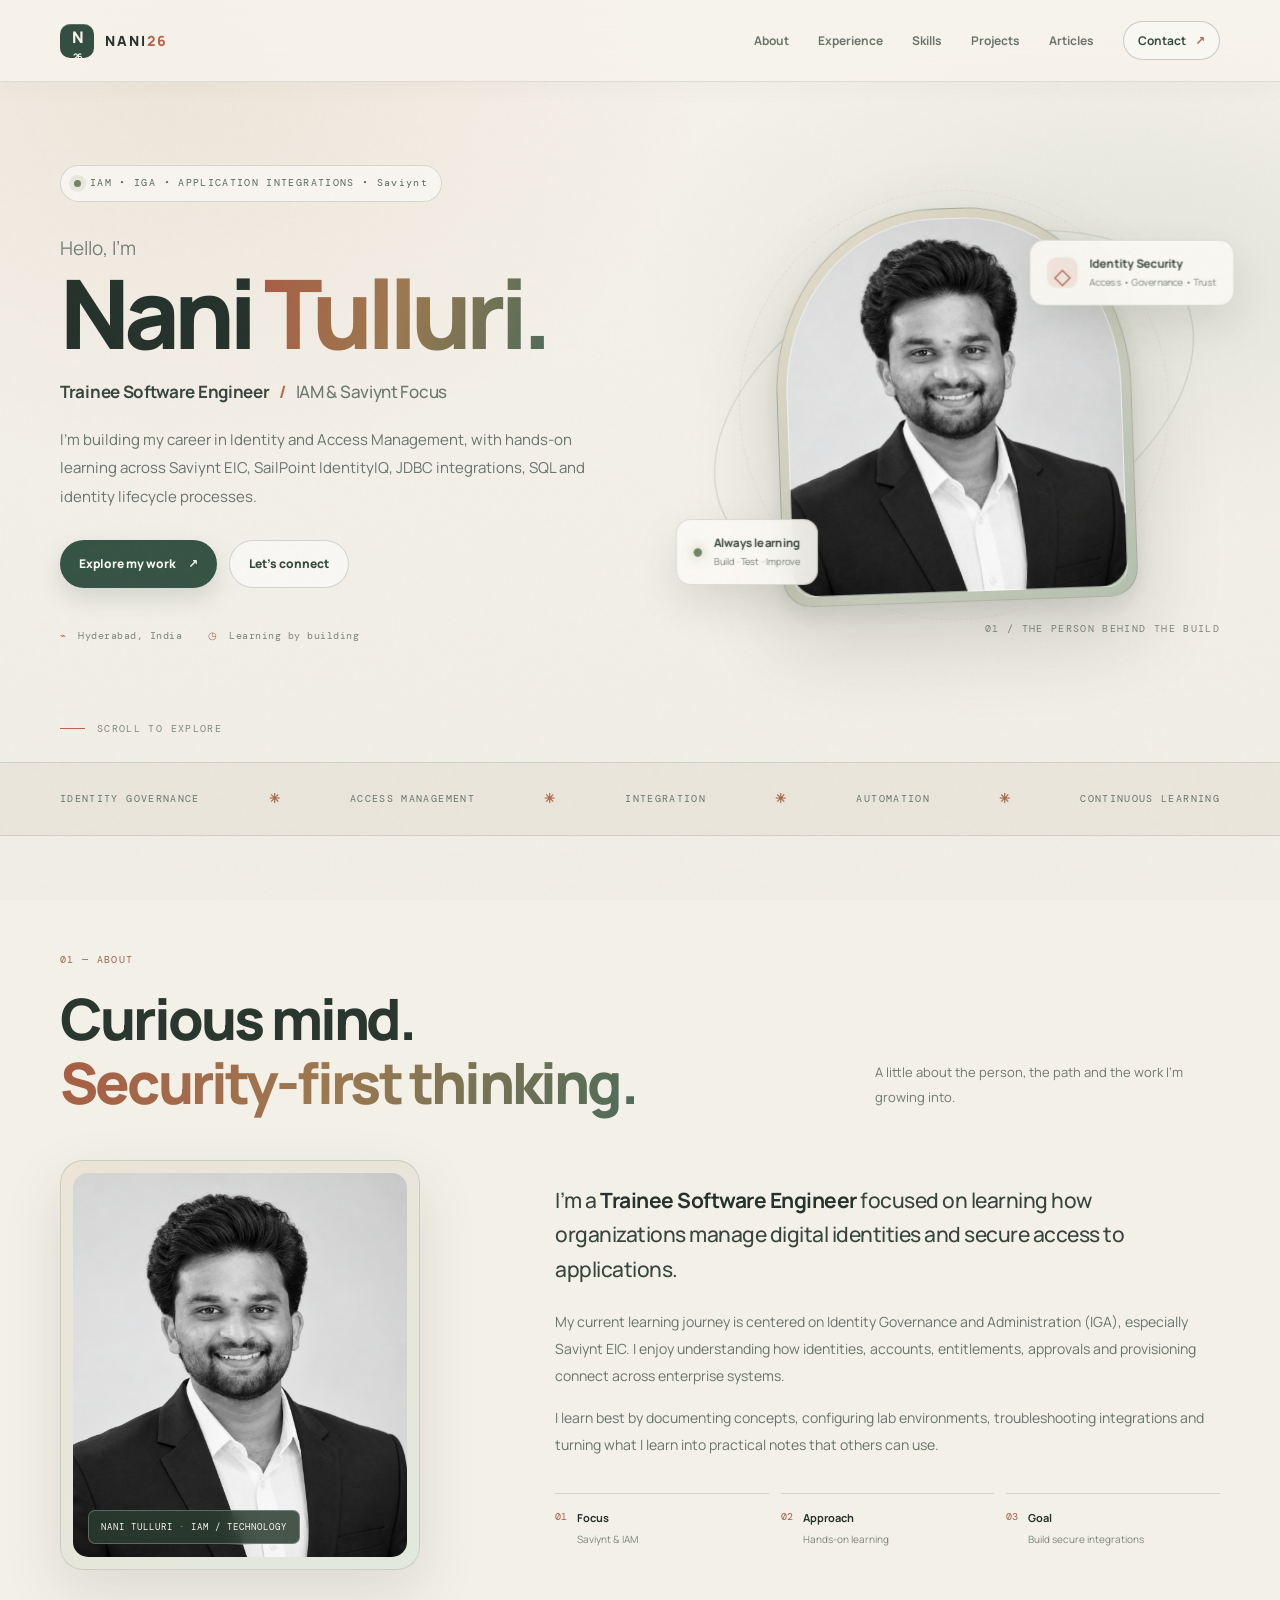
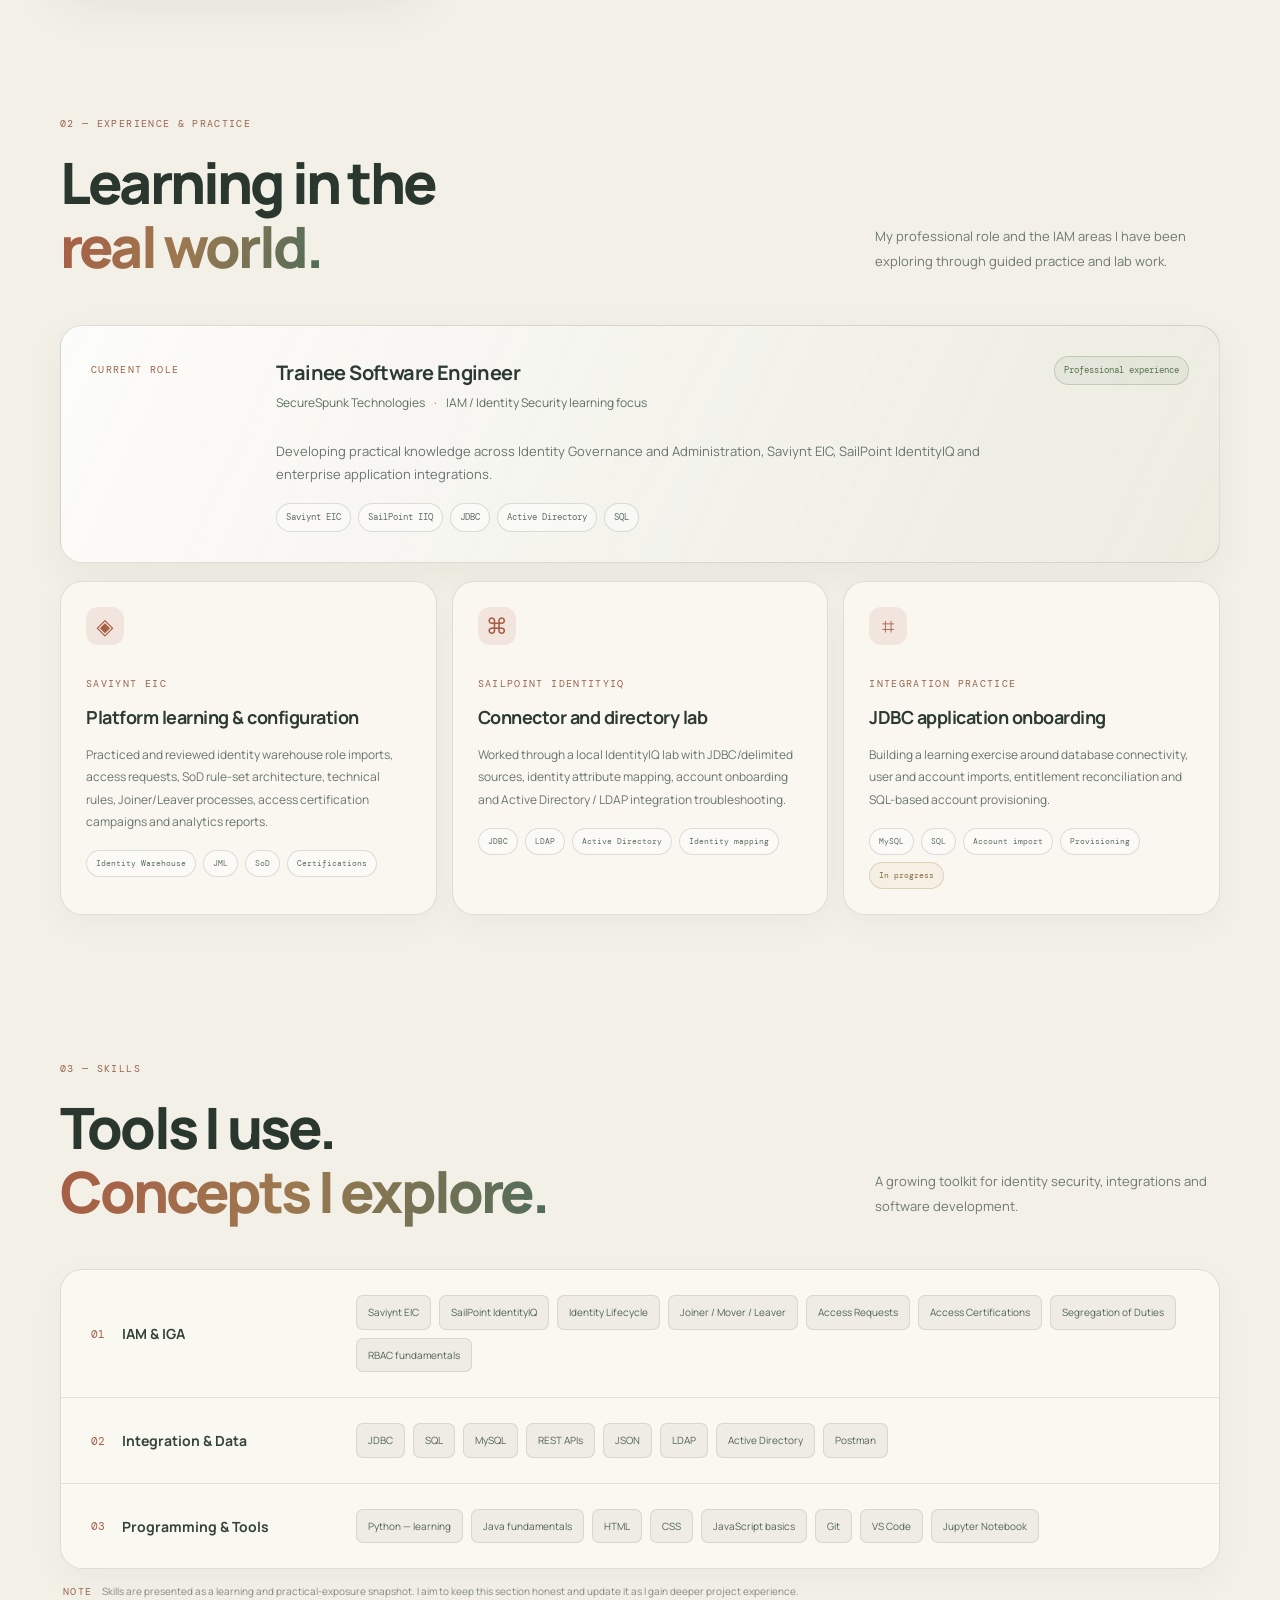
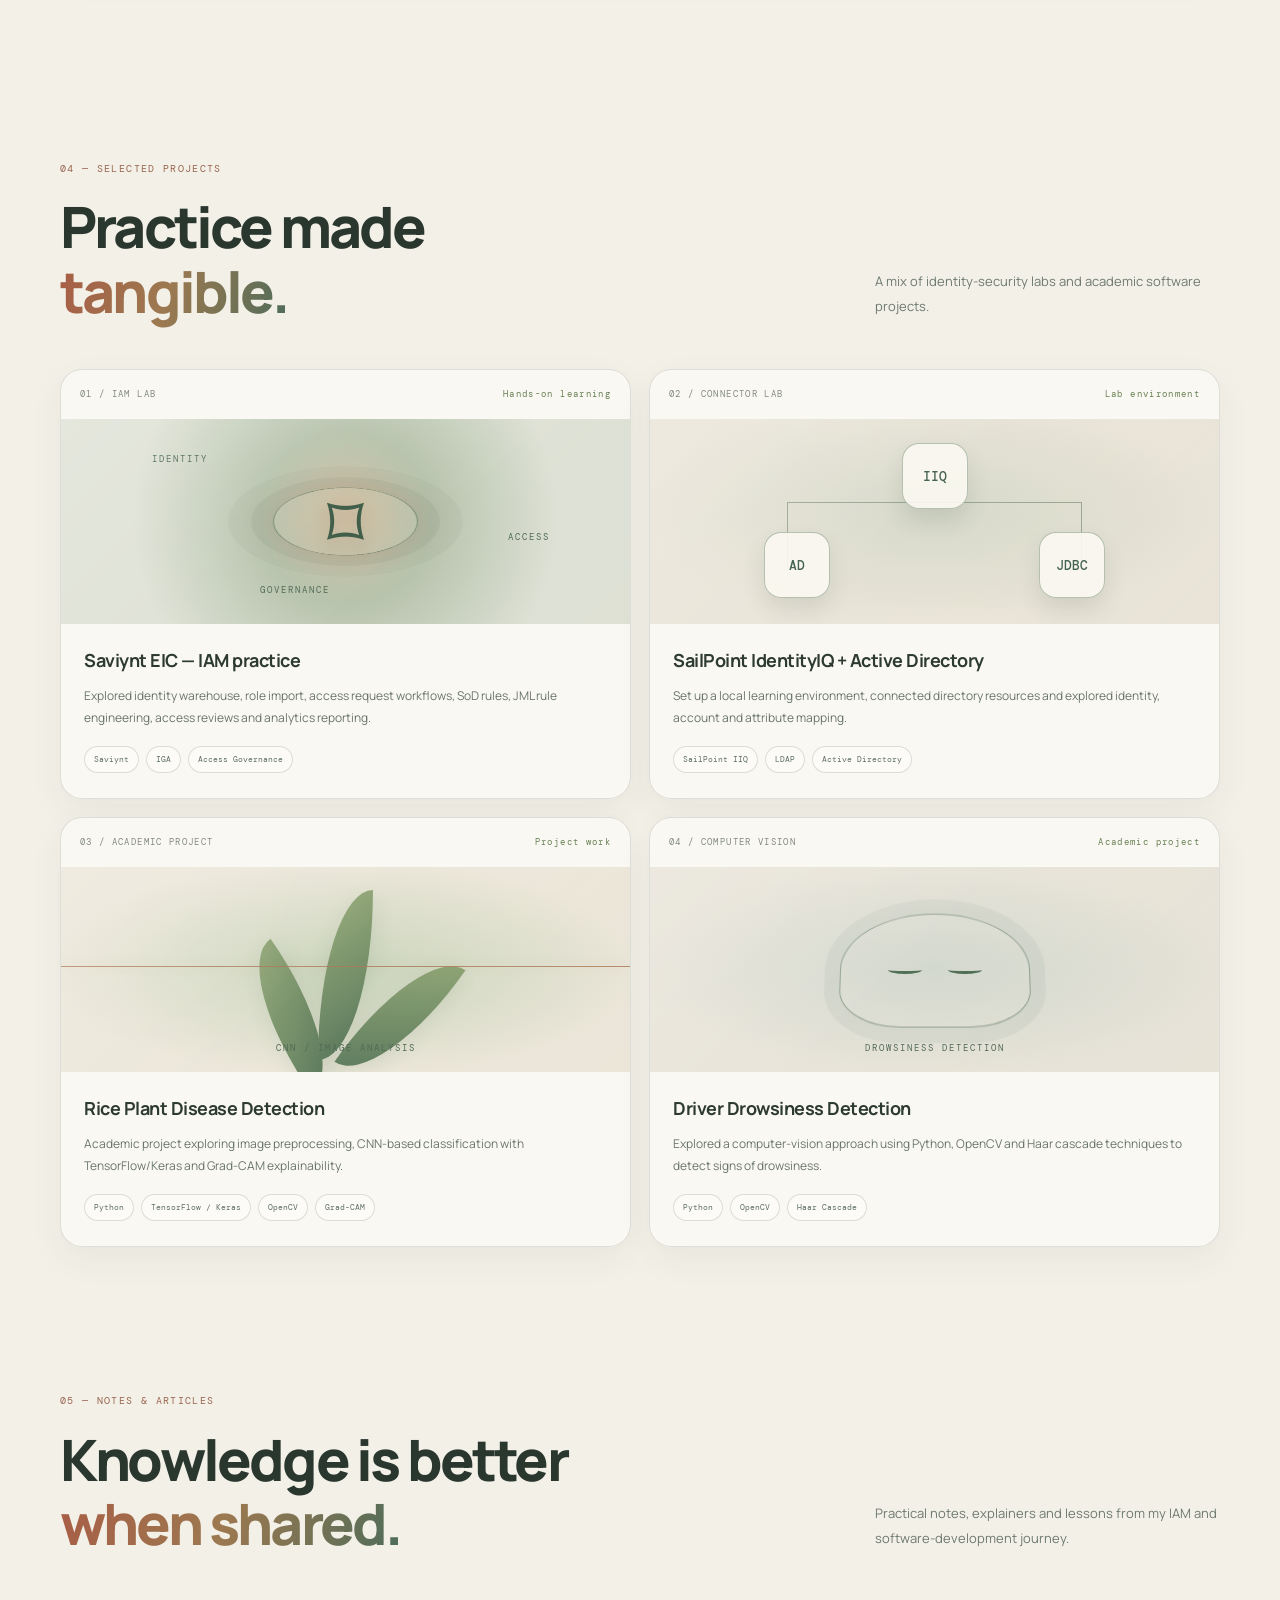
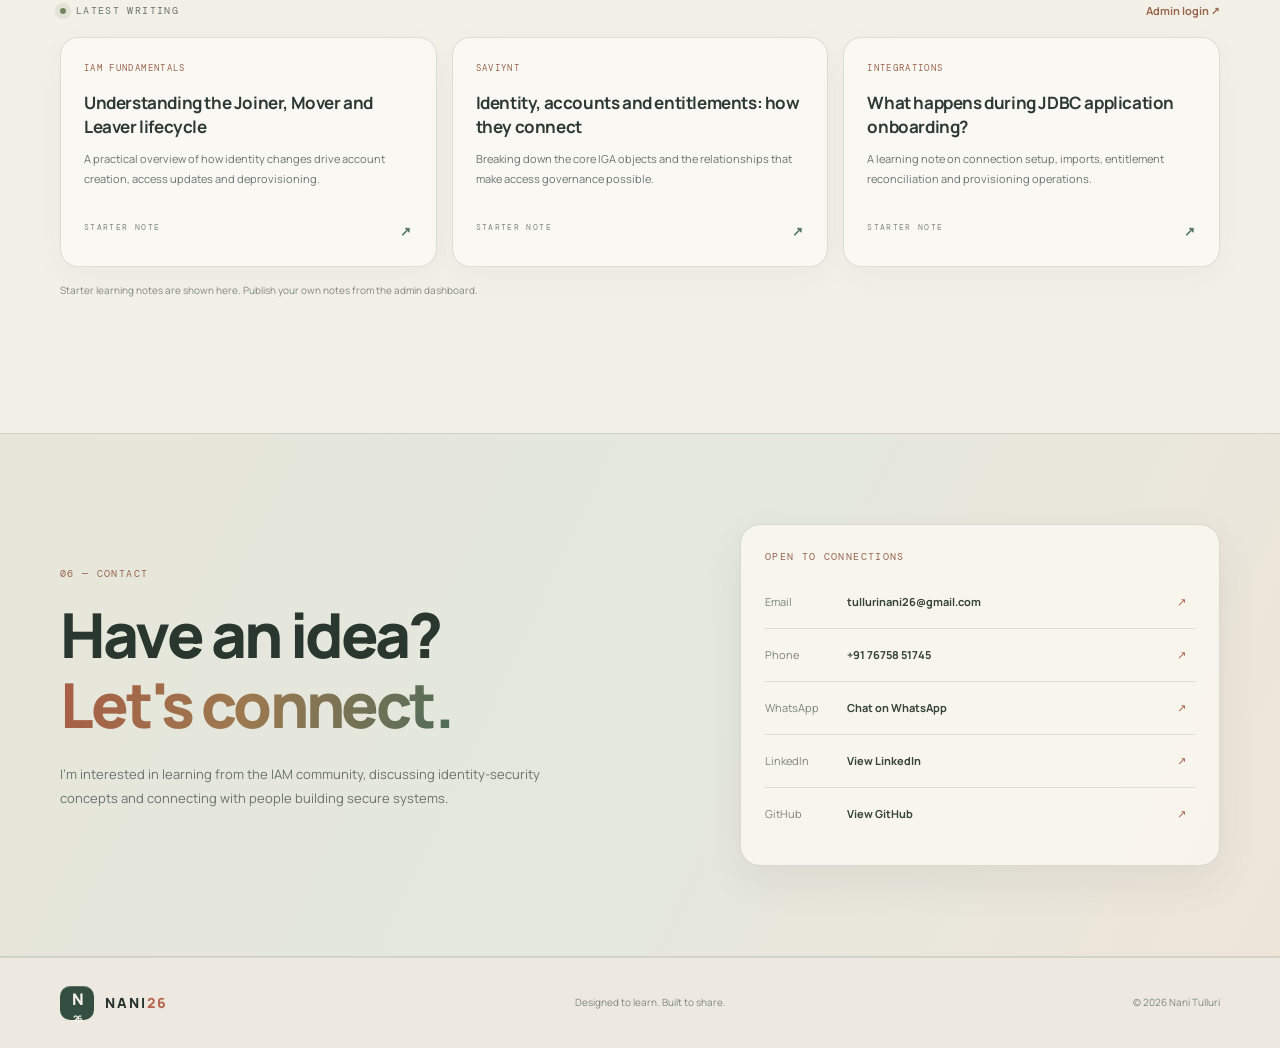
==== commit d2905d11: "Display all contact methods in portfolio" ====
--- a/index.html
+++ b/index.html
@@ -116,7 +116,14 @@
       <p class="articles-hint" id="articlesHint">Publish your own learning notes from the admin dashboard.</p>
     </section>
 
-    <section class="contact-section" id="contact"><div class="section-shell contact-inner"><div><span class="section-index">06 — CONTACT</span><h2>Have an idea?<br><span class="gradient-text">Let's connect.</span></h2><p>I'm interested in learning from the IAM community, discussing identity-security concepts and connecting with people building secure systems.</p></div><div class="contact-card"><span class="contact-overline">OPEN TO CONNECTIONS</span><a class="contact-row" id="emailLink" href="#"><span>Email</span><b id="emailText">Add your email in site settings</b><i>↗</i></a><a class="contact-row" id="linkedinLink" href="#" target="_blank" rel="noopener"><span>LinkedIn</span><b id="linkedinText">Add your LinkedIn profile</b><i>↗</i></a><a class="contact-row" id="githubLink" href="#" target="_blank" rel="noopener"><span>GitHub</span><b id="githubText">Add your GitHub profile</b><i>↗</i></a></div></div></section>
+    <section class="contact-section" id="contact"><div class="section-shell contact-inner"><div><span class="section-index">06 — CONTACT</span><h2>Have an idea?<br><span class="gradient-text">Let's connect.</span></h2><p>I'm interested in learning from the IAM community, discussing identity-security concepts and connecting with people building secure systems.</p></div><div class="contact-card">
+          <span class="contact-overline">OPEN TO CONNECTIONS</span>
+          <a class="contact-row" id="emailLink" href="#"><span>Email</span><b id="emailText">tullurinani26@gmail.com</b><i>↗</i></a>
+          <a class="contact-row" id="phoneLink" href="#"><span>Phone</span><b id="phoneText">+91 76758 51745</b><i>↗</i></a>
+          <a class="contact-row" id="whatsappLink" href="#" target="_blank" rel="noopener"><span>WhatsApp</span><b id="whatsappText">Chat on WhatsApp</b><i>↗</i></a>
+          <a class="contact-row" id="linkedinLink" href="#" target="_blank" rel="noopener"><span>LinkedIn</span><b id="linkedinText">View LinkedIn</b><i>↗</i></a>
+          <a class="contact-row" id="githubLink" href="#" target="_blank" rel="noopener"><span>GitHub</span><b id="githubText">View GitHub</b><i>↗</i></a>
+        </div></div></section>
   </main>
 
   <footer class="site-footer"><div class="section-shell footer-inner"><a class="brand" href="#home"><span class="brand-mark">N<span>26</span></span><span class="brand-name">NANI<span>26</span></span></a><p>Designed to learn. Built to share.</p><span class="footer-copy">© <span id="year"></span> Nani Tulluri</span></div></footer>
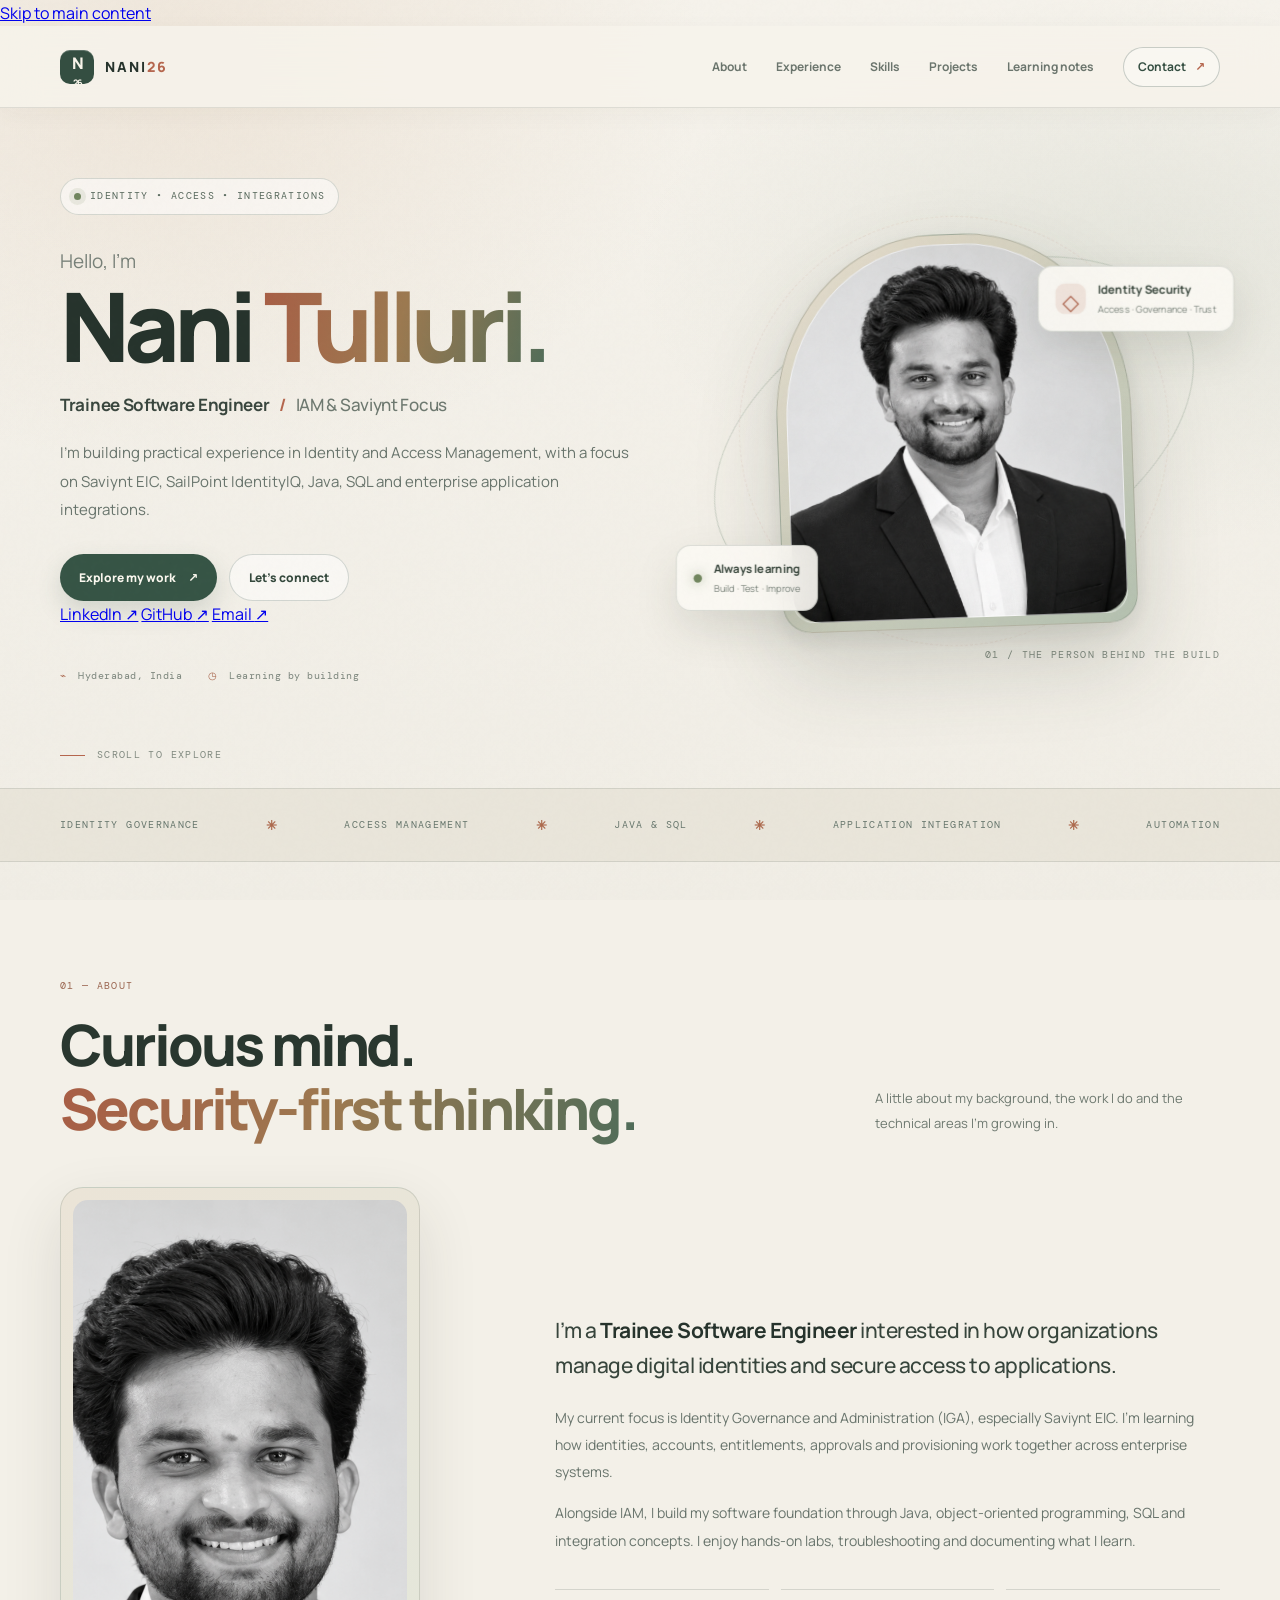
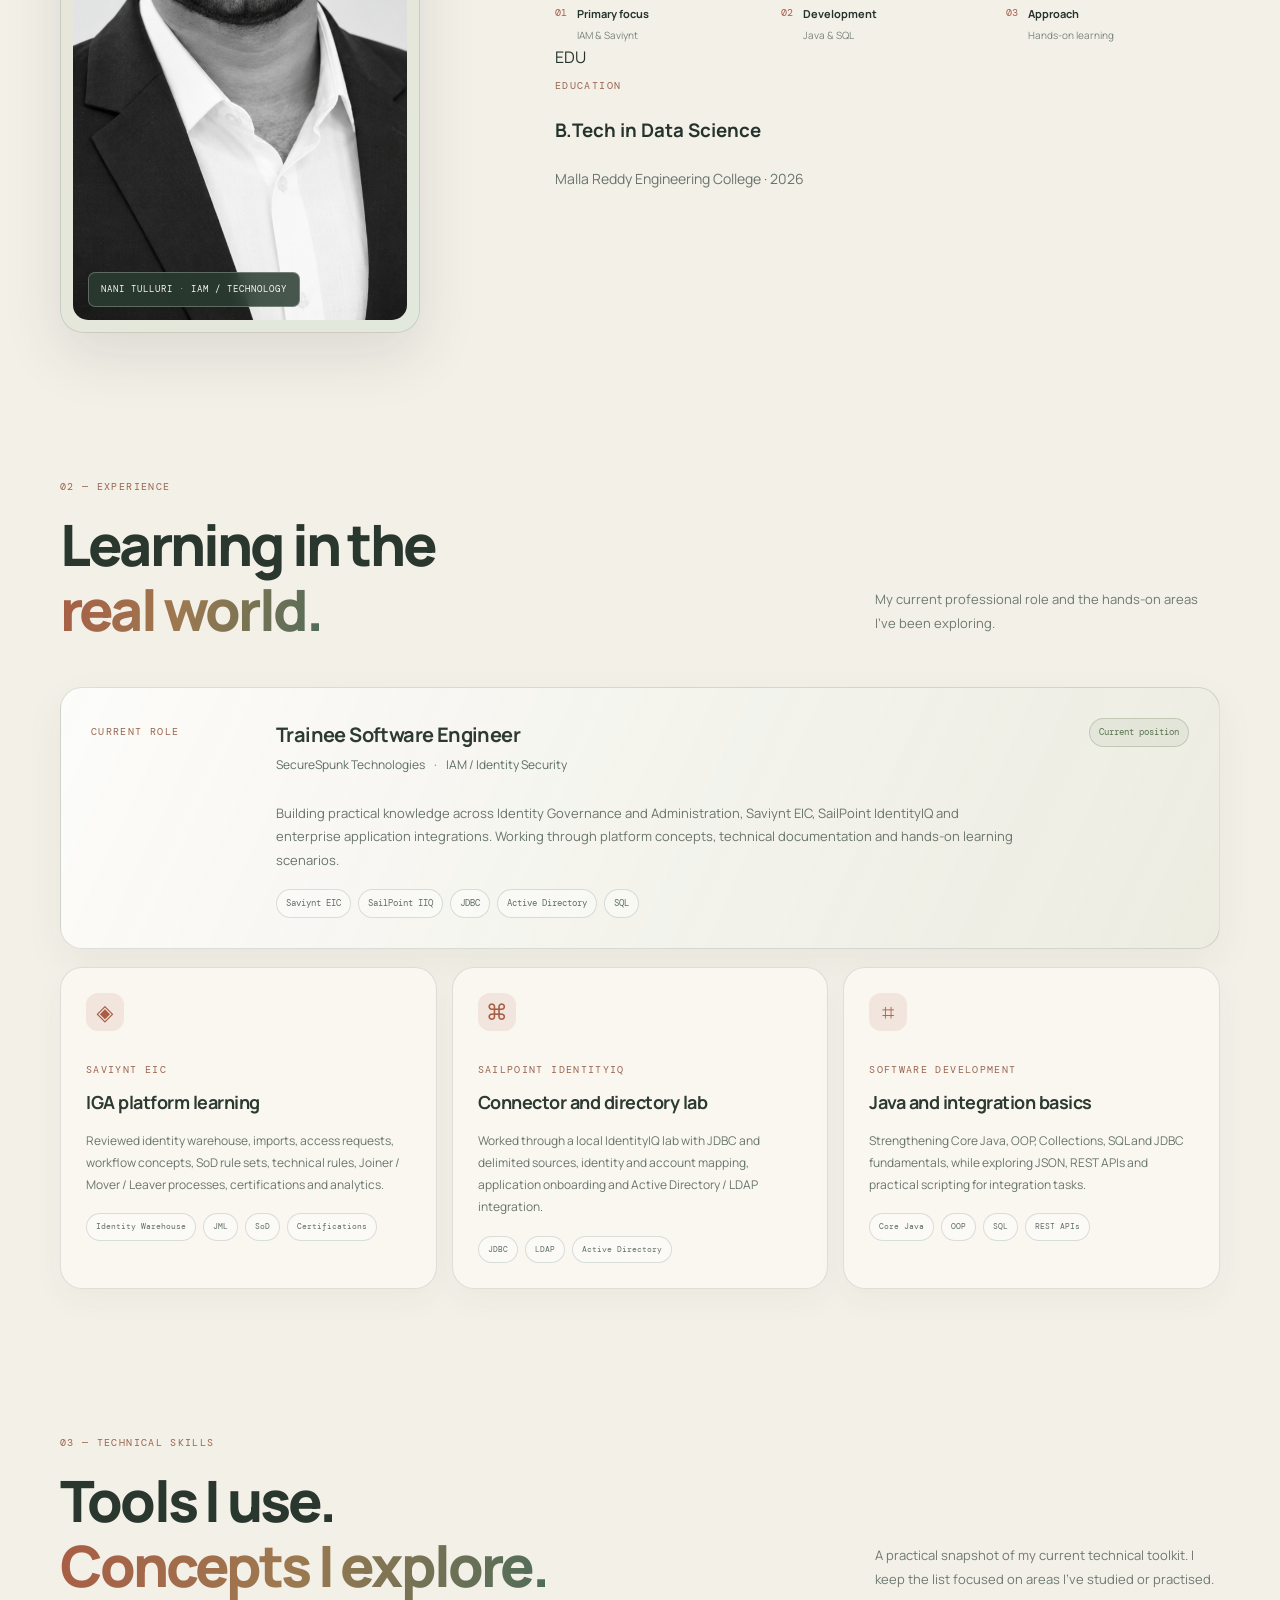
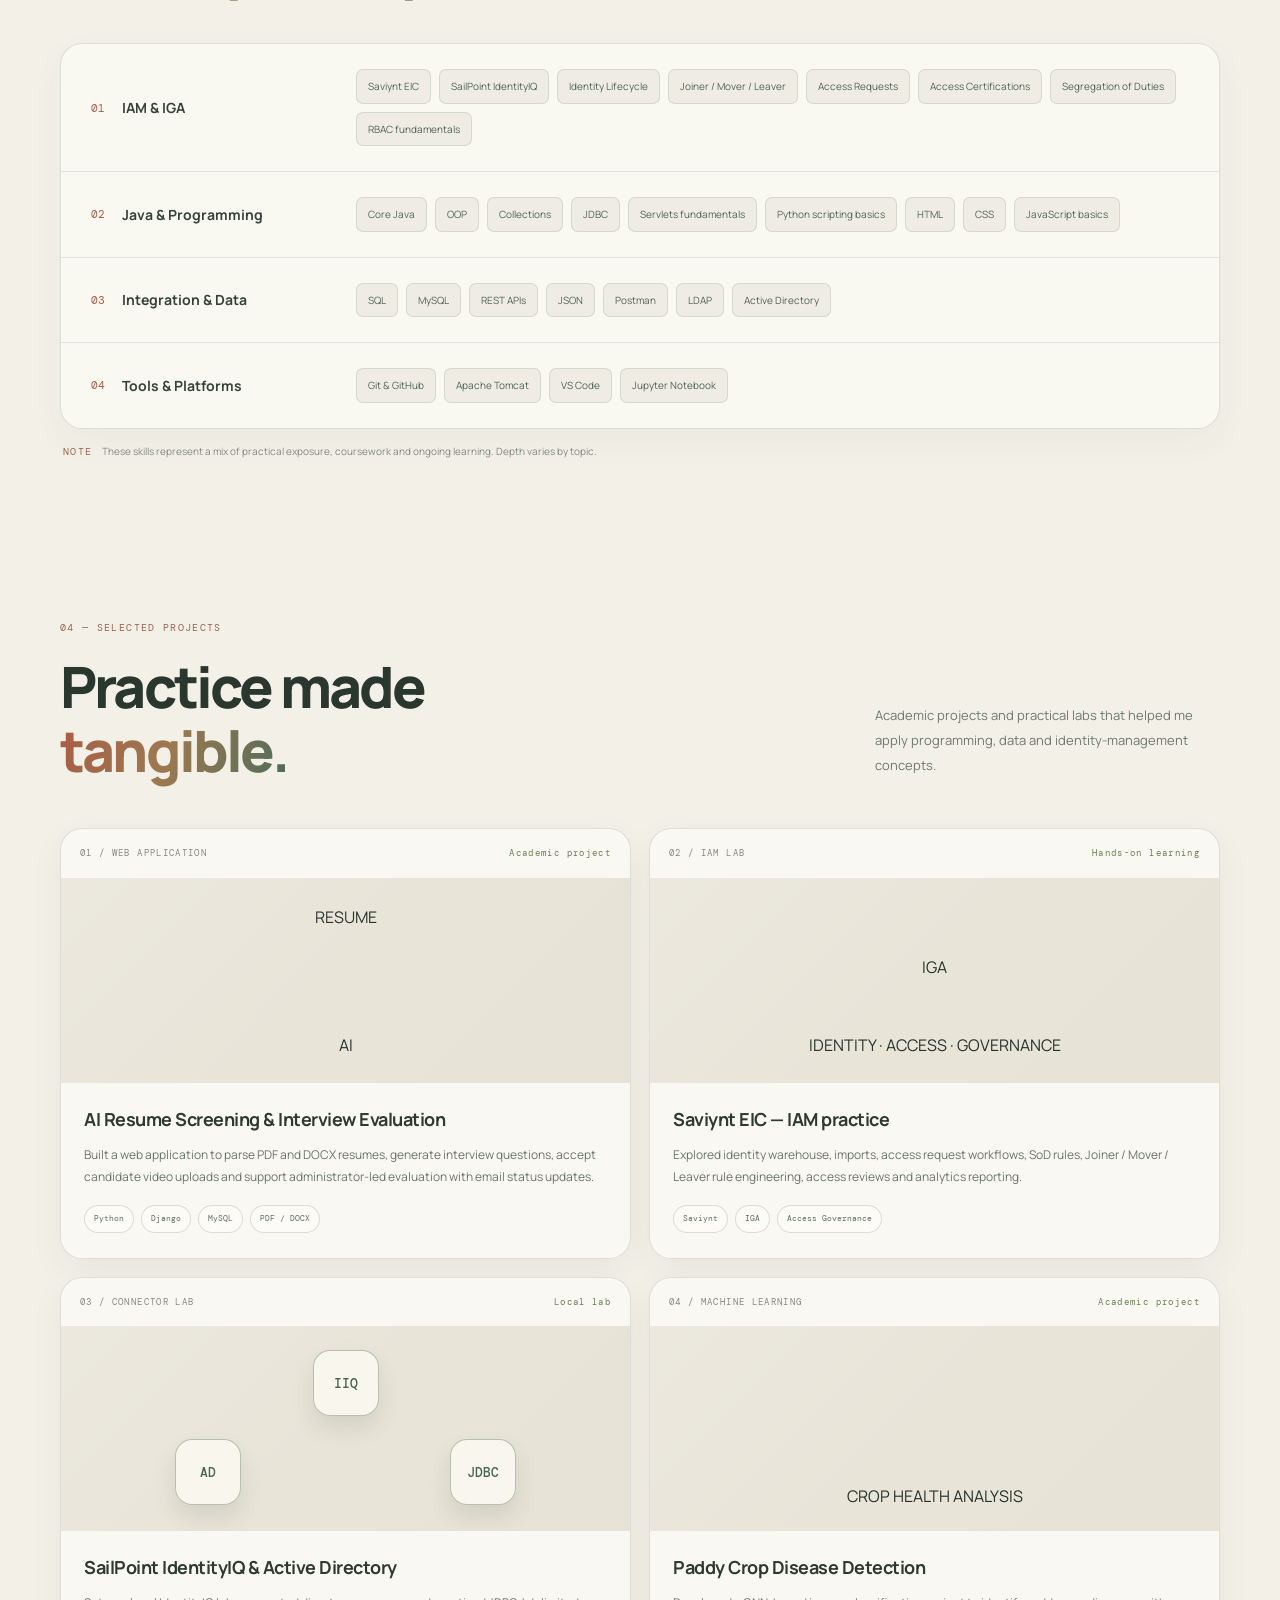
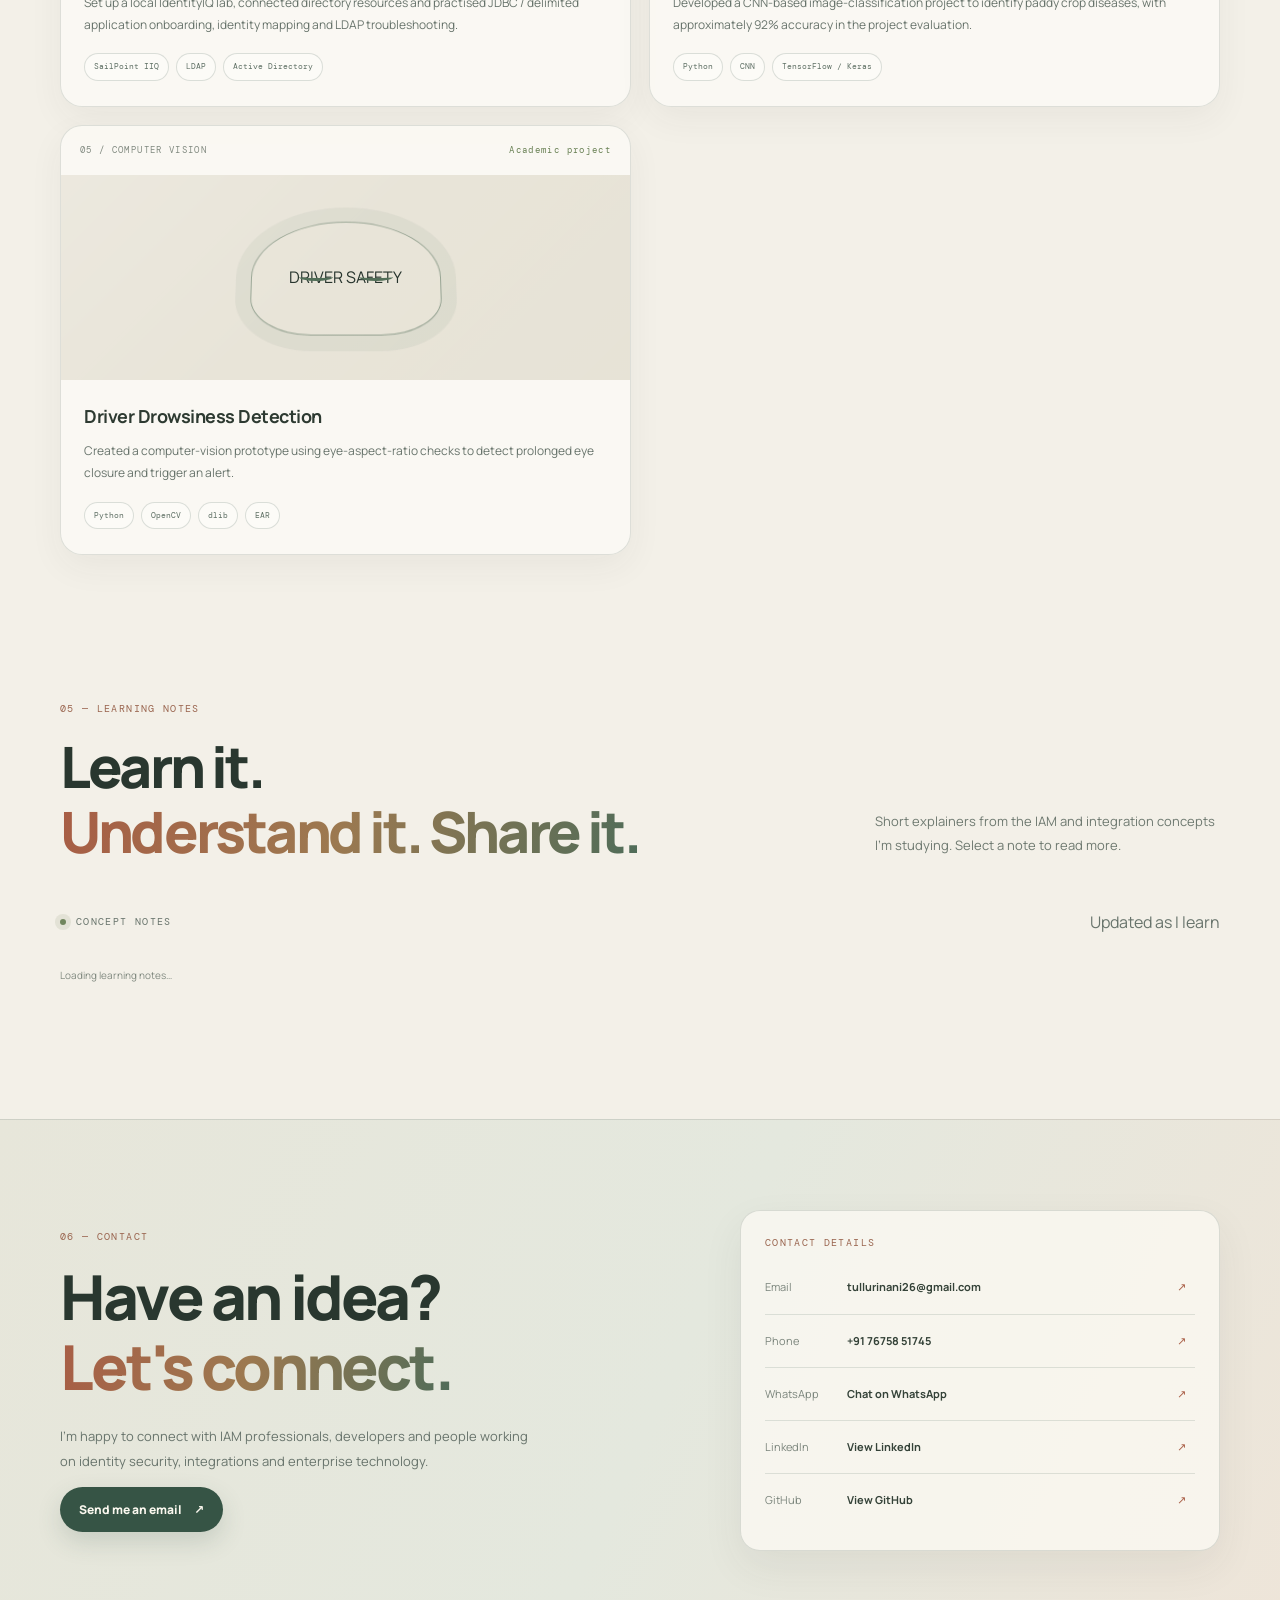
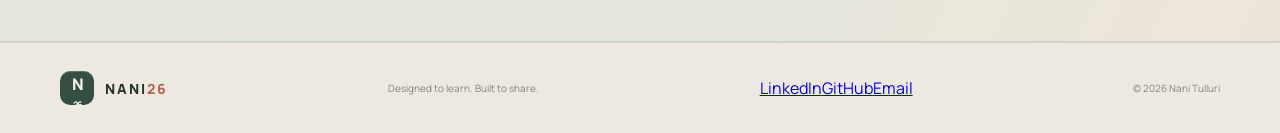
==== commit a86d6a01: "Refresh portfolio structure and professional profile" ====
--- a/index.html
+++ b/index.html
@@ -3,15 +3,23 @@
 <head>
   <meta charset="utf-8">
   <meta name="viewport" content="width=device-width, initial-scale=1">
-  <title>Nani Tulluri | Saviynt & IAM Developer Portfolio</title>
-  <meta name="description" content="Portfolio of Nani Tulluri, a Trainee Software Engineer focused on Saviynt, Identity and Access Management, integrations, SQL and automation.">
   <meta name="theme-color" content="#f3f0e8">
-  <meta property="og:title" content="Nani Tulluri | IAM & Saviynt Portfolio">
-  <meta property="og:description" content="Learning, building and documenting Identity & Access Management solutions.">
+  <meta name="author" content="Nani Tulluri">
+  <meta name="description" content="Nani Tulluri is a Trainee Software Engineer focused on Identity and Access Management, Saviynt, SailPoint, Java, SQL and application integrations.">
+  <link rel="canonical" href="https://nani26.shop/">
+  <title>Nani Tulluri | IAM, Saviynt & Java Portfolio</title>
+
   <meta property="og:type" content="website">
+  <meta property="og:title" content="Nani Tulluri | IAM & Software Engineering">
+  <meta property="og:description" content="Explore Nani Tulluri's work and learning in IAM, Saviynt, SailPoint, Java and application integrations.">
   <meta property="og:url" content="https://nani26.shop/">
   <meta property="og:image" content="https://nani26.shop/assets/img/nani-profile.png">
-  <!-- Google Analytics 4 -->
+  <meta property="og:image:alt" content="Nani Tulluri">
+  <meta name="twitter:card" content="summary_large_image">
+  <meta name="twitter:title" content="Nani Tulluri | IAM & Software Engineering">
+  <meta name="twitter:description" content="Trainee Software Engineer focused on IAM, Saviynt, Java and integrations.">
+  <meta name="twitter:image" content="https://nani26.shop/assets/img/nani-profile.png">
+
   <script async src="https://www.googletagmanager.com/gtag/js?id=G-GFWPRP09K7"></script>
   <script>
     window.dataLayer = window.dataLayer || [];
@@ -19,116 +27,280 @@
     gtag('js', new Date());
     gtag('config', 'G-GFWPRP09K7');
   </script>
+
   <link rel="icon" href="assets/img/favicon.svg" type="image/svg+xml">
   <link rel="preconnect" href="https://fonts.googleapis.com">
   <link rel="preconnect" href="https://fonts.gstatic.com" crossorigin>
+  <link rel="preconnect" href="https://fonts.googleapis.com" crossorigin>
   <link href="https://fonts.googleapis.com/css2?family=DM+Mono:wght@400;500&family=Manrope:wght@400;500;600;700;800&display=swap" rel="stylesheet">
+  <link rel="preload" as="image" href="assets/img/nani-profile.png">
   <link rel="stylesheet" href="assets/css/style.css">
   <link rel="stylesheet" href="assets/css/theme-refinement.css">
+  <link rel="stylesheet" href="assets/css/portfolio-upgrade.css">
+
   <script type="application/ld+json">
   {
     "@context": "https://schema.org",
     "@type": "Person",
     "name": "Nani Tulluri",
     "url": "https://nani26.shop/",
+    "email": "mailto:tullurinani26@gmail.com",
+    "telephone": "+917675851745",
     "jobTitle": "Trainee Software Engineer",
-    "knowsAbout": ["Identity and Access Management", "Saviynt", "SailPoint IdentityIQ", "SQL", "JDBC", "Python", "REST APIs"]
+    "address": {
+      "@type": "PostalAddress",
+      "addressLocality": "Hyderabad",
+      "addressRegion": "Telangana",
+      "addressCountry": "IN"
+    },
+    "sameAs": [
+      "https://www.linkedin.com/in/nanitulluri/",
+      "https://github.com/tullurinani"
+    ],
+    "knowsAbout": [
+      "Identity and Access Management",
+      "Identity Governance and Administration",
+      "Saviynt EIC",
+      "SailPoint IdentityIQ",
+      "Java",
+      "SQL",
+      "JDBC",
+      "REST APIs"
+    ]
   }
   </script>
 </head>
 <body>
+  <a class="skip-link" href="#main-content">Skip to main content</a>
   <div class="noise-overlay" aria-hidden="true"></div>
+
   <header class="site-header">
-    <a class="brand" href="#home" aria-label="Nani26 home"><span class="brand-mark">N<span>26</span></span><span class="brand-name">NANI<span>26</span></span></a>
-    <button class="menu-toggle" id="menuToggle" aria-label="Open navigation" aria-expanded="false"><span></span><span></span></button>
-    <nav class="main-nav" id="mainNav">
-      <a href="#about">About</a><a href="#experience">Experience</a><a href="#skills">Skills</a><a href="#projects">Projects</a><a href="#articles">Articles</a><a href="#contact" class="nav-contact">Contact <span>↗</span></a>
+    <a class="brand" href="#home" aria-label="Nani26 home">
+      <span class="brand-mark">N<span>26</span></span>
+      <span class="brand-name">NANI<span>26</span></span>
+    </a>
+    <button class="menu-toggle" id="menuToggle" type="button" aria-label="Open navigation" aria-controls="mainNav" aria-expanded="false">
+      <span></span><span></span>
+    </button>
+    <nav class="main-nav" id="mainNav" aria-label="Main navigation">
+      <a href="#about">About</a>
+      <a href="#experience">Experience</a>
+      <a href="#skills">Skills</a>
+      <a href="#projects">Projects</a>
+      <a href="#notes">Learning notes</a>
+      <a href="#contact" class="nav-contact">Contact <span aria-hidden="true">↗</span></a>
     </nav>
   </header>
 
-  <main>
-    <section class="hero section-shell" id="home">
+  <main id="main-content">
+    <section class="hero section-shell" id="home" aria-labelledby="hero-title">
       <div class="hero-copy">
-        <div class="eyebrow"><span class="pulse-dot"></span> IAM • IGA • APPLICATION INTEGRATIONS • Saviynt</div>
+        <div class="eyebrow"><span class="pulse-dot" aria-hidden="true"></span> IDENTITY • ACCESS • INTEGRATIONS</div>
         <p class="hero-kicker">Hello, I'm</p>
-        <h1>Nani <span class="gradient-text">Tulluri.</span></h1>
+        <h1 id="hero-title">Nani <span class="gradient-text">Tulluri.</span></h1>
         <h2 class="hero-role">Trainee Software Engineer <span class="role-divider">/</span> <span>IAM &amp; Saviynt Focus</span></h2>
-        <p class="hero-description">I’m building my career in Identity and Access Management, with hands-on learning across Saviynt EIC, SailPoint IdentityIQ, JDBC integrations, SQL and identity lifecycle processes.</p>
-        <div class="hero-actions"><a class="btn btn-primary" href="#projects">Explore my work <span>↗</span></a><a class="btn btn-ghost" href="#contact">Let's connect</a></div>
-        <div class="hero-meta"><span><i class="meta-icon">⌁</i> Hyderabad, India</span><span><i class="meta-icon">◷</i> Learning by building</span></div>
-      </div>
-      <div class="hero-visual">
-        <div class="orbit orbit-one"></div><div class="orbit orbit-two"></div>
-        <div class="profile-frame"><img src="assets/img/nani-profile.png" alt="Portrait used on Nani Tulluri’s portfolio" class="profile-photo"></div>
-        <div class="float-card float-card-top"><span class="float-icon shield">◇</span><span><b>Identity Security</b><small>Access • Governance • Trust</small></span></div>
-        <div class="float-card float-card-bottom"><span class="status-indicator"></span><span><b>Always learning</b><small>Build · Test · Improve</small></span></div>
+        <p class="hero-description">I’m building practical experience in Identity and Access Management, with a focus on Saviynt EIC, SailPoint IdentityIQ, Java, SQL and enterprise application integrations.</p>
+        <div class="hero-actions">
+          <a class="btn btn-primary" href="#projects">Explore my work <span aria-hidden="true">↗</span></a>
+          <a class="btn btn-ghost" href="#contact">Let's connect</a>
+        </div>
+        <div class="hero-socials" aria-label="Professional profiles">
+          <a href="https://www.linkedin.com/in/nanitulluri/" target="_blank" rel="noopener noreferrer">LinkedIn <span aria-hidden="true">↗</span></a>
+          <a href="https://github.com/tullurinani" target="_blank" rel="noopener noreferrer">GitHub <span aria-hidden="true">↗</span></a>
+          <a href="mailto:tullurinani26@gmail.com">Email <span aria-hidden="true">↗</span></a>
+        </div>
+        <div class="hero-meta">
+          <span><i class="meta-icon" aria-hidden="true">⌁</i> Hyderabad, India</span>
+          <span><i class="meta-icon" aria-hidden="true">◷</i> Learning by building</span>
+        </div>
+      </div>
+
+      <div class="hero-visual" aria-label="Nani Tulluri profile">
+        <div class="orbit orbit-one" aria-hidden="true"></div>
+        <div class="orbit orbit-two" aria-hidden="true"></div>
+        <div class="profile-frame">
+          <img src="assets/img/nani-profile.png" alt="Portrait of Nani Tulluri" class="profile-photo" width="640" height="720" fetchpriority="high">
+        </div>
+        <div class="float-card float-card-top">
+          <span class="float-icon" aria-hidden="true">◇</span>
+          <span><b>Identity Security</b><small>Access · Governance · Trust</small></span>
+        </div>
+        <div class="float-card float-card-bottom">
+          <span class="status-indicator" aria-hidden="true"></span>
+          <span><b>Always learning</b><small>Build · Test · Improve</small></span>
+        </div>
         <div class="visual-caption">01 / THE PERSON BEHIND THE BUILD</div>
       </div>
-      <div class="hero-scroll"><span></span> SCROLL TO EXPLORE</div>
-    </section>
-
-    <section class="intro-strip"><div class="section-shell strip-inner"><span>IDENTITY GOVERNANCE</span><b>✳</b><span>ACCESS MANAGEMENT</span><b>✳</b><span>INTEGRATION</span><b>✳</b><span>AUTOMATION</span><b>✳</b><span>CONTINUOUS LEARNING</span></div></section>
-
-    <section class="section-shell section-block" id="about">
-      <div class="section-heading"><div><span class="section-index">01 — ABOUT</span><h2>Curious mind.<br><span class="gradient-text">Security-first thinking.</span></h2></div><p class="section-lede">A little about the person, the path and the work I’m growing into.</p></div>
+      <div class="hero-scroll" aria-hidden="true"><span></span> SCROLL TO EXPLORE</div>
+    </section>
+
+    <section class="intro-strip" aria-label="Areas of interest">
+      <div class="section-shell strip-inner">
+        <span>IDENTITY GOVERNANCE</span><b aria-hidden="true">✳</b>
+        <span>ACCESS MANAGEMENT</span><b aria-hidden="true">✳</b>
+        <span>JAVA &amp; SQL</span><b aria-hidden="true">✳</b>
+        <span>APPLICATION INTEGRATION</span><b aria-hidden="true">✳</b>
+        <span>AUTOMATION</span>
+      </div>
+    </section>
+
+    <section class="section-shell section-block" id="about" aria-labelledby="about-title">
+      <div class="section-heading">
+        <div><span class="section-index">01 — ABOUT</span><h2 id="about-title">Curious mind.<br><span class="gradient-text">Security-first thinking.</span></h2></div>
+        <p class="section-lede">A little about my background, the work I do and the technical areas I’m growing in.</p>
+      </div>
       <div class="about-grid">
-        <div class="about-photo-card"><img src="assets/img/nani-profile.png" alt="Portrait used on Nani Tulluri’s portfolio"><div class="photo-label">NANI TULLURI <span>·</span> IAM / TECHNOLOGY</div></div>
-        <div class="about-content"><p class="large-copy">I’m a <strong>Trainee Software Engineer</strong> focused on learning how organizations manage digital identities and secure access to applications.</p><p>My current learning journey is centered on Identity Governance and Administration (IGA), especially Saviynt EIC. I enjoy understanding how identities, accounts, entitlements, approvals and provisioning connect across enterprise systems.</p><p>I learn best by documenting concepts, configuring lab environments, troubleshooting integrations and turning what I learn into practical notes that others can use.</p>
-          <div class="about-facts"><div><span class="fact-number">01</span><span><b>Focus</b><small>Saviynt &amp; IAM</small></span></div><div><span class="fact-number">02</span><span><b>Approach</b><small>Hands-on learning</small></span></div><div><span class="fact-number">03</span><span><b>Goal</b><small>Build secure integrations</small></span></div></div>
-        </div>
-      </div>
-    </section>
-
-    <section class="section-shell section-block" id="experience">
-      <div class="section-heading"><div><span class="section-index">02 — EXPERIENCE &amp; PRACTICE</span><h2>Learning in the<br><span class="gradient-text">real world.</span></h2></div><p class="section-lede">My professional role and the IAM areas I have been exploring through guided practice and lab work.</p></div>
-      <div class="experience-card"><div class="experience-date">CURRENT ROLE</div><div class="experience-main"><div class="experience-title-row"><div><h3>Trainee Software Engineer</h3><p class="company-line">SecureSpunk Technologies <span>·</span> IAM / Identity Security learning focus</p></div><span class="work-chip">Professional experience</span></div><p>Developing practical knowledge across Identity Governance and Administration, Saviynt EIC, SailPoint IdentityIQ and enterprise application integrations.</p><div class="experience-tags"><span>Saviynt EIC</span><span>SailPoint IIQ</span><span>JDBC</span><span>Active Directory</span><span>SQL</span></div></div></div>
+        <div class="about-photo-card">
+          <img src="assets/img/nani-profile.png" alt="Nani Tulluri" width="640" height="720" loading="lazy">
+          <div class="photo-label">NANI TULLURI <span>·</span> IAM / TECHNOLOGY</div>
+        </div>
+        <div class="about-content">
+          <p class="large-copy">I’m a <strong>Trainee Software Engineer</strong> interested in how organizations manage digital identities and secure access to applications.</p>
+          <p>My current focus is Identity Governance and Administration (IGA), especially Saviynt EIC. I’m learning how identities, accounts, entitlements, approvals and provisioning work together across enterprise systems.</p>
+          <p>Alongside IAM, I build my software foundation through Java, object-oriented programming, SQL and integration concepts. I enjoy hands-on labs, troubleshooting and documenting what I learn.</p>
+          <div class="about-facts">
+            <div><span class="fact-number">01</span><span><b>Primary focus</b><small>IAM &amp; Saviynt</small></span></div>
+            <div><span class="fact-number">02</span><span><b>Development</b><small>Java &amp; SQL</small></span></div>
+            <div><span class="fact-number">03</span><span><b>Approach</b><small>Hands-on learning</small></span></div>
+          </div>
+          <div class="education-card">
+            <span class="education-icon" aria-hidden="true">EDU</span>
+            <div><span class="card-overline">EDUCATION</span><h3>B.Tech in Data Science</h3><p>Malla Reddy Engineering College <span>·</span> 2026</p></div>
+          </div>
+        </div>
+      </div>
+    </section>
+
+    <section class="section-shell section-block" id="experience" aria-labelledby="experience-title">
+      <div class="section-heading">
+        <div><span class="section-index">02 — EXPERIENCE</span><h2 id="experience-title">Learning in the<br><span class="gradient-text">real world.</span></h2></div>
+        <p class="section-lede">My current professional role and the hands-on areas I’ve been exploring.</p>
+      </div>
+      <div class="experience-card">
+        <div class="experience-date">CURRENT ROLE</div>
+        <div class="experience-main">
+          <div class="experience-title-row">
+            <div><h3>Trainee Software Engineer</h3><p class="company-line">SecureSpunk Technologies <span>·</span> IAM / Identity Security</p></div>
+            <span class="work-chip">Current position</span>
+          </div>
+          <p>Building practical knowledge across Identity Governance and Administration, Saviynt EIC, SailPoint IdentityIQ and enterprise application integrations. Working through platform concepts, technical documentation and hands-on learning scenarios.</p>
+          <div class="experience-tags"><span>Saviynt EIC</span><span>SailPoint IIQ</span><span>JDBC</span><span>Active Directory</span><span>SQL</span></div>
+        </div>
+      </div>
       <div class="practice-grid">
-        <article class="practice-card"><div class="practice-icon">◈</div><span class="card-overline">SAVIYNT EIC</span><h3>Platform learning &amp; configuration</h3><p>Practiced and reviewed identity warehouse role imports, access requests, SoD rule-set architecture, technical rules, Joiner/Leaver processes, access certification campaigns and analytics reports.</p><div class="mini-tags"><span>Identity Warehouse</span><span>JML</span><span>SoD</span><span>Certifications</span></div></article>
-        <article class="practice-card"><div class="practice-icon">⌘</div><span class="card-overline">SAILPOINT IDENTITYIQ</span><h3>Connector and directory lab</h3><p>Worked through a local IdentityIQ lab with JDBC/delimited sources, identity attribute mapping, account onboarding and Active Directory / LDAP integration troubleshooting.</p><div class="mini-tags"><span>JDBC</span><span>LDAP</span><span>Active Directory</span><span>Identity mapping</span></div></article>
-        <article class="practice-card"><div class="practice-icon">⌗</div><span class="card-overline">INTEGRATION PRACTICE</span><h3>JDBC application onboarding</h3><p>Building a learning exercise around database connectivity, user and account imports, entitlement reconciliation and SQL-based account provisioning.</p><div class="mini-tags"><span>MySQL</span><span>SQL</span><span>Account import</span><span>Provisioning</span><span class="in-progress">In progress</span></div></article>
-      </div>
-    </section>
-
-    <section class="section-shell section-block" id="skills">
-      <div class="section-heading"><div><span class="section-index">03 — SKILLS</span><h2>Tools I use.<br><span class="gradient-text">Concepts I explore.</span></h2></div><p class="section-lede">A growing toolkit for identity security, integrations and software development.</p></div>
+        <article class="practice-card">
+          <div class="practice-icon" aria-hidden="true">◈</div><span class="card-overline">SAVIYNT EIC</span>
+          <h3>IGA platform learning</h3>
+          <p>Reviewed identity warehouse, imports, access requests, workflow concepts, SoD rule sets, technical rules, Joiner / Mover / Leaver processes, certifications and analytics.</p>
+          <div class="mini-tags"><span>Identity Warehouse</span><span>JML</span><span>SoD</span><span>Certifications</span></div>
+        </article>
+        <article class="practice-card">
+          <div class="practice-icon" aria-hidden="true">⌘</div><span class="card-overline">SAILPOINT IDENTITYIQ</span>
+          <h3>Connector and directory lab</h3>
+          <p>Worked through a local IdentityIQ lab with JDBC and delimited sources, identity and account mapping, application onboarding and Active Directory / LDAP integration.</p>
+          <div class="mini-tags"><span>JDBC</span><span>LDAP</span><span>Active Directory</span></div>
+        </article>
+        <article class="practice-card">
+          <div class="practice-icon" aria-hidden="true">⌗</div><span class="card-overline">SOFTWARE DEVELOPMENT</span>
+          <h3>Java and integration basics</h3>
+          <p>Strengthening Core Java, OOP, Collections, SQL and JDBC fundamentals, while exploring JSON, REST APIs and practical scripting for integration tasks.</p>
+          <div class="mini-tags"><span>Core Java</span><span>OOP</span><span>SQL</span><span>REST APIs</span></div>
+        </article>
+      </div>
+    </section>
+
+    <section class="section-shell section-block" id="skills" aria-labelledby="skills-title">
+      <div class="section-heading">
+        <div><span class="section-index">03 — TECHNICAL SKILLS</span><h2 id="skills-title">Tools I use.<br><span class="gradient-text">Concepts I explore.</span></h2></div>
+        <p class="section-lede">A practical snapshot of my current technical toolkit. I keep the list focused on areas I’ve studied or practised.</p>
+      </div>
       <div class="skills-layout">
         <div class="skill-group"><div class="skill-group-head"><span>01</span><h3>IAM &amp; IGA</h3></div><div class="skill-pills"><span>Saviynt EIC</span><span>SailPoint IdentityIQ</span><span>Identity Lifecycle</span><span>Joiner / Mover / Leaver</span><span>Access Requests</span><span>Access Certifications</span><span>Segregation of Duties</span><span>RBAC fundamentals</span></div></div>
-        <div class="skill-group"><div class="skill-group-head"><span>02</span><h3>Integration &amp; Data</h3></div><div class="skill-pills"><span>JDBC</span><span>SQL</span><span>MySQL</span><span>REST APIs</span><span>JSON</span><span>LDAP</span><span>Active Directory</span><span>Postman</span></div></div>
-        <div class="skill-group"><div class="skill-group-head"><span>03</span><h3>Programming &amp; Tools</h3></div><div class="skill-pills"><span>Python — learning</span><span>Java fundamentals</span><span>HTML</span><span>CSS</span><span>JavaScript basics</span><span>Git</span><span>VS Code</span><span>Jupyter Notebook</span></div></div>
-      </div>
-      <p class="skill-note"><span>NOTE</span> Skills are presented as a learning and practical-exposure snapshot. I aim to keep this section honest and update it as I gain deeper project experience.</p>
-    </section>
-
-    <section class="section-shell section-block" id="projects">
-      <div class="section-heading"><div><span class="section-index">04 — SELECTED PROJECTS</span><h2>Practice made<br><span class="gradient-text">tangible.</span></h2></div><p class="section-lede">A mix of identity-security labs and academic software projects.</p></div>
+        <div class="skill-group"><div class="skill-group-head"><span>02</span><h3>Java &amp; Programming</h3></div><div class="skill-pills"><span>Core Java</span><span>OOP</span><span>Collections</span><span>JDBC</span><span>Servlets fundamentals</span><span>Python scripting basics</span><span>HTML</span><span>CSS</span><span>JavaScript basics</span></div></div>
+        <div class="skill-group"><div class="skill-group-head"><span>03</span><h3>Integration &amp; Data</h3></div><div class="skill-pills"><span>SQL</span><span>MySQL</span><span>REST APIs</span><span>JSON</span><span>Postman</span><span>LDAP</span><span>Active Directory</span></div></div>
+        <div class="skill-group"><div class="skill-group-head"><span>04</span><h3>Tools &amp; Platforms</h3></div><div class="skill-pills"><span>Git &amp; GitHub</span><span>Apache Tomcat</span><span>VS Code</span><span>Jupyter Notebook</span></div></div>
+      </div>
+      <p class="skill-note"><span>NOTE</span> These skills represent a mix of practical exposure, coursework and ongoing learning. Depth varies by topic.</p>
+    </section>
+
+    <section class="section-shell section-block" id="projects" aria-labelledby="projects-title">
+      <div class="section-heading">
+        <div><span class="section-index">04 — SELECTED PROJECTS</span><h2 id="projects-title">Practice made<br><span class="gradient-text">tangible.</span></h2></div>
+        <p class="section-lede">Academic projects and practical labs that helped me apply programming, data and identity-management concepts.</p>
+      </div>
       <div class="projects-grid">
-        <article class="project-card project-featured"><div class="project-topline"><span>01 / IAM LAB</span><span class="project-status">Hands-on learning</span></div><div class="project-art art-iam"><div class="art-ring"></div><div class="art-lock">⌑</div><span class="art-label art-label-one">IDENTITY</span><span class="art-label art-label-two">ACCESS</span><span class="art-label art-label-three">GOVERNANCE</span></div><div class="project-body"><h3>Saviynt EIC — IAM practice</h3><p>Explored identity warehouse, role import, access request workflows, SoD rules, JML rule engineering, access reviews and analytics reporting.</p><div class="project-tech"><span>Saviynt</span><span>IGA</span><span>Access Governance</span></div></div></article>
-        <article class="project-card"><div class="project-topline"><span>02 / CONNECTOR LAB</span><span class="project-status">Lab environment</span></div><div class="project-art art-directory"><div class="directory-node node-a">IIQ</div><div class="directory-node node-b">AD</div><div class="directory-node node-c">JDBC</div><div class="directory-lines"></div></div><div class="project-body"><h3>SailPoint IdentityIQ + Active Directory</h3><p>Set up a local learning environment, connected directory resources and explored identity, account and attribute mapping.</p><div class="project-tech"><span>SailPoint IIQ</span><span>LDAP</span><span>Active Directory</span></div></div></article>
-        <article class="project-card"><div class="project-topline"><span>03 / ACADEMIC PROJECT</span><span class="project-status">Project work</span></div><div class="project-art art-rice"><div class="leaf leaf-a"></div><div class="leaf leaf-b"></div><div class="leaf leaf-c"></div><div class="scan-line"></div><span class="rice-label">CNN / IMAGE ANALYSIS</span></div><div class="project-body"><h3>Rice Plant Disease Detection</h3><p>Academic project exploring image preprocessing, CNN-based classification with TensorFlow/Keras and Grad-CAM explainability.</p><div class="project-tech"><span>Python</span><span>TensorFlow / Keras</span><span>OpenCV</span><span>Grad-CAM</span></div></div></article>
-        <article class="project-card"><div class="project-topline"><span>04 / COMPUTER VISION</span><span class="project-status">Academic project</span></div><div class="project-art art-driver"><div class="driver-eye eye-one"></div><div class="driver-eye eye-two"></div><div class="driver-frame"></div><span class="driver-label">DROWSINESS DETECTION</span></div><div class="project-body"><h3>Driver Drowsiness Detection</h3><p>Explored a computer-vision approach using Python, OpenCV and Haar cascade techniques to detect signs of drowsiness.</p><div class="project-tech"><span>Python</span><span>OpenCV</span><span>Haar Cascade</span></div></div></article>
-      </div>
-    </section>
-
-    <section class="section-shell section-block article-section" id="articles">
-      <div class="section-heading"><div><span class="section-index">05 — NOTES &amp; ARTICLES</span><h2>Knowledge is better<br><span class="gradient-text">when shared.</span></h2></div><p class="section-lede">Practical notes, explainers and lessons from my IAM and software-development journey.</p></div>
-      <div class="article-toolbar"><span class="live-label"><i></i> LATEST WRITING</span><a href="admin.html" class="admin-link">Admin login ↗</a></div>
-      <div class="articles-grid" id="articlesGrid"><article class="article-card"><span class="article-category">IAM FUNDAMENTALS</span><h3>Understanding the Joiner, Mover and Leaver lifecycle</h3><p>A practical overview of how identity changes drive account creation, access updates and deprovisioning.</p><span class="article-date">STARTER NOTE</span></article><article class="article-card"><span class="article-category">SAVIYNT</span><h3>Identity, accounts and entitlements: how they connect</h3><p>Breaking down the core IGA objects and the relationships that make access governance possible.</p><span class="article-date">STARTER NOTE</span></article><article class="article-card"><span class="article-category">INTEGRATIONS</span><h3>What happens during JDBC application onboarding?</h3><p>A learning note on connection setup, imports, entitlement reconciliation and provisioning operations.</p><span class="article-date">STARTER NOTE</span></article></div>
-      <p class="articles-hint" id="articlesHint">Publish your own learning notes from the admin dashboard.</p>
-    </section>
-
-    <section class="contact-section" id="contact"><div class="section-shell contact-inner"><div><span class="section-index">06 — CONTACT</span><h2>Have an idea?<br><span class="gradient-text">Let's connect.</span></h2><p>I'm interested in learning from the IAM community, discussing identity-security concepts and connecting with people building secure systems.</p></div><div class="contact-card">
-          <span class="contact-overline">OPEN TO CONNECTIONS</span>
-          <a class="contact-row" id="emailLink" href="#"><span>Email</span><b id="emailText">tullurinani26@gmail.com</b><i>↗</i></a>
-          <a class="contact-row" id="phoneLink" href="#"><span>Phone</span><b id="phoneText">+91 76758 51745</b><i>↗</i></a>
-          <a class="contact-row" id="whatsappLink" href="#" target="_blank" rel="noopener"><span>WhatsApp</span><b id="whatsappText">Chat on WhatsApp</b><i>↗</i></a>
-          <a class="contact-row" id="linkedinLink" href="#" target="_blank" rel="noopener"><span>LinkedIn</span><b id="linkedinText">View LinkedIn</b><i>↗</i></a>
-          <a class="contact-row" id="githubLink" href="#" target="_blank" rel="noopener"><span>GitHub</span><b id="githubText">View GitHub</b><i>↗</i></a>
-        </div></div></section>
+        <article class="project-card project-featured">
+          <div class="project-topline"><span>01 / WEB APPLICATION</span><span class="project-status">Academic project</span></div>
+          <div class="project-art project-art-resume" aria-hidden="true"><span class="project-art-label">RESUME</span><span class="project-art-orbit"></span><span class="project-art-node">AI</span></div>
+          <div class="project-body"><h3>AI Resume Screening &amp; Interview Evaluation</h3><p>Built a web application to parse PDF and DOCX resumes, generate interview questions, accept candidate video uploads and support administrator-led evaluation with email status updates.</p><div class="project-tech"><span>Python</span><span>Django</span><span>MySQL</span><span>PDF / DOCX</span></div></div>
+        </article>
+        <article class="project-card">
+          <div class="project-topline"><span>02 / IAM LAB</span><span class="project-status">Hands-on learning</span></div>
+          <div class="project-art project-art-iam" aria-hidden="true"><span class="project-art-ring"></span><span class="project-art-node">IGA</span><span class="project-art-label">IDENTITY · ACCESS · GOVERNANCE</span></div>
+          <div class="project-body"><h3>Saviynt EIC — IAM practice</h3><p>Explored identity warehouse, imports, access request workflows, SoD rules, Joiner / Mover / Leaver rule engineering, access reviews and analytics reporting.</p><div class="project-tech"><span>Saviynt</span><span>IGA</span><span>Access Governance</span></div></div>
+        </article>
+        <article class="project-card">
+          <div class="project-topline"><span>03 / CONNECTOR LAB</span><span class="project-status">Local lab</span></div>
+          <div class="project-art project-art-directory" aria-hidden="true"><span class="directory-node node-a">IIQ</span><span class="directory-node node-b">AD</span><span class="directory-node node-c">JDBC</span></div>
+          <div class="project-body"><h3>SailPoint IdentityIQ &amp; Active Directory</h3><p>Set up a local IdentityIQ lab, connected directory resources and practised JDBC / delimited application onboarding, identity mapping and LDAP troubleshooting.</p><div class="project-tech"><span>SailPoint IIQ</span><span>LDAP</span><span>Active Directory</span></div></div>
+        </article>
+        <article class="project-card">
+          <div class="project-topline"><span>04 / MACHINE LEARNING</span><span class="project-status">Academic project</span></div>
+          <div class="project-art project-art-crop" aria-hidden="true"><span class="crop-leaf crop-leaf-a"></span><span class="crop-leaf crop-leaf-b"></span><span class="crop-scan"></span><span class="project-art-label">CROP HEALTH ANALYSIS</span></div>
+          <div class="project-body"><h3>Paddy Crop Disease Detection</h3><p>Developed a CNN-based image-classification project to identify paddy crop diseases, with approximately 92% accuracy in the project evaluation.</p><div class="project-tech"><span>Python</span><span>CNN</span><span>TensorFlow / Keras</span></div></div>
+        </article>
+        <article class="project-card">
+          <div class="project-topline"><span>05 / COMPUTER VISION</span><span class="project-status">Academic project</span></div>
+          <div class="project-art project-art-driver" aria-hidden="true"><span class="driver-eye eye-one"></span><span class="driver-eye eye-two"></span><span class="driver-frame"></span><span class="project-art-label">DRIVER SAFETY</span></div>
+          <div class="project-body"><h3>Driver Drowsiness Detection</h3><p>Created a computer-vision prototype using eye-aspect-ratio checks to detect prolonged eye closure and trigger an alert.</p><div class="project-tech"><span>Python</span><span>OpenCV</span><span>dlib</span><span>EAR</span></div></div>
+        </article>
+      </div>
+    </section>
+
+    <section class="section-shell section-block article-section" id="notes" aria-labelledby="notes-title">
+      <div class="section-heading">
+        <div><span class="section-index">05 — LEARNING NOTES</span><h2>Learn it.<br><span class="gradient-text">Understand it. Share it.</span></h2></div>
+        <p class="section-lede">Short explainers from the IAM and integration concepts I’m studying. Select a note to read more.</p>
+      </div>
+      <div class="article-toolbar"><span class="live-label"><i aria-hidden="true"></i> CONCEPT NOTES</span><span class="notes-caption">Updated as I learn</span></div>
+      <div class="articles-grid" id="notesGrid">
+        <p class="empty-articles">Loading learning notes…</p>
+      </div>
+    </section>
+
+    <section class="contact-section" id="contact" aria-labelledby="contact-title">
+      <div class="section-shell contact-inner">
+        <div>
+          <span class="section-index">06 — CONTACT</span>
+          <h2 id="contact-title">Have an idea?<br><span class="gradient-text">Let's connect.</span></h2>
+          <p>I’m happy to connect with IAM professionals, developers and people working on identity security, integrations and enterprise technology.</p>
+          <a class="btn btn-primary contact-cta" href="mailto:tullurinani26@gmail.com">Send me an email <span aria-hidden="true">↗</span></a>
+        </div>
+        <div class="contact-card" aria-label="Contact details">
+          <span class="contact-overline">CONTACT DETAILS</span>
+          <a class="contact-row" id="emailLink" href="mailto:tullurinani26@gmail.com"><span>Email</span><b id="emailText">tullurinani26@gmail.com</b><i aria-hidden="true">↗</i></a>
+          <a class="contact-row" id="phoneLink" href="tel:+917675851745"><span>Phone</span><b id="phoneText">+91 76758 51745</b><i aria-hidden="true">↗</i></a>
+          <a class="contact-row" id="whatsappLink" href="https://wa.me/917675851745" target="_blank" rel="noopener noreferrer"><span>WhatsApp</span><b id="whatsappText">Chat on WhatsApp</b><i aria-hidden="true">↗</i></a>
+          <a class="contact-row" id="linkedinLink" href="https://www.linkedin.com/in/nanitulluri/" target="_blank" rel="noopener noreferrer"><span>LinkedIn</span><b id="linkedinText">View LinkedIn profile</b><i aria-hidden="true">↗</i></a>
+          <a class="contact-row" id="githubLink" href="https://github.com/tullurinani" target="_blank" rel="noopener noreferrer"><span>GitHub</span><b id="githubText">View GitHub profile</b><i aria-hidden="true">↗</i></a>
+        </div>
+      </div>
+    </section>
   </main>
 
-  <footer class="site-footer"><div class="section-shell footer-inner"><a class="brand" href="#home"><span class="brand-mark">N<span>26</span></span><span class="brand-name">NANI<span>26</span></span></a><p>Designed to learn. Built to share.</p><span class="footer-copy">© <span id="year"></span> Nani Tulluri</span></div></footer>
-
-  <dialog class="article-dialog" id="articleDialog"><button class="dialog-close" id="dialogClose" aria-label="Close article">×</button><div class="dialog-content" id="dialogContent"></div></dialog>
+  <footer class="site-footer">
+    <div class="section-shell footer-inner">
+      <a class="brand" href="#home" aria-label="Back to top"><span class="brand-mark">N<span>26</span></span><span class="brand-name">NANI<span>26</span></span></a>
+      <p>Designed to learn. Built to share.</p>
+      <div class="footer-links"><a href="https://www.linkedin.com/in/nanitulluri/" target="_blank" rel="noopener noreferrer">LinkedIn</a><a href="https://github.com/tullurinani" target="_blank" rel="noopener noreferrer">GitHub</a><a href="mailto:tullurinani26@gmail.com">Email</a></div>
+      <span class="footer-copy">© <span id="year"></span> Nani Tulluri</span>
+    </div>
+  </footer>
+
+  <dialog class="article-dialog" id="noteDialog" aria-labelledby="noteDialogTitle">
+    <button class="dialog-close" id="dialogClose" type="button" aria-label="Close learning note">×</button>
+    <div class="dialog-content" id="dialogContent"></div>
+  </dialog>
   <script type="module" src="assets/js/app.js"></script>
 </body>
 </html>
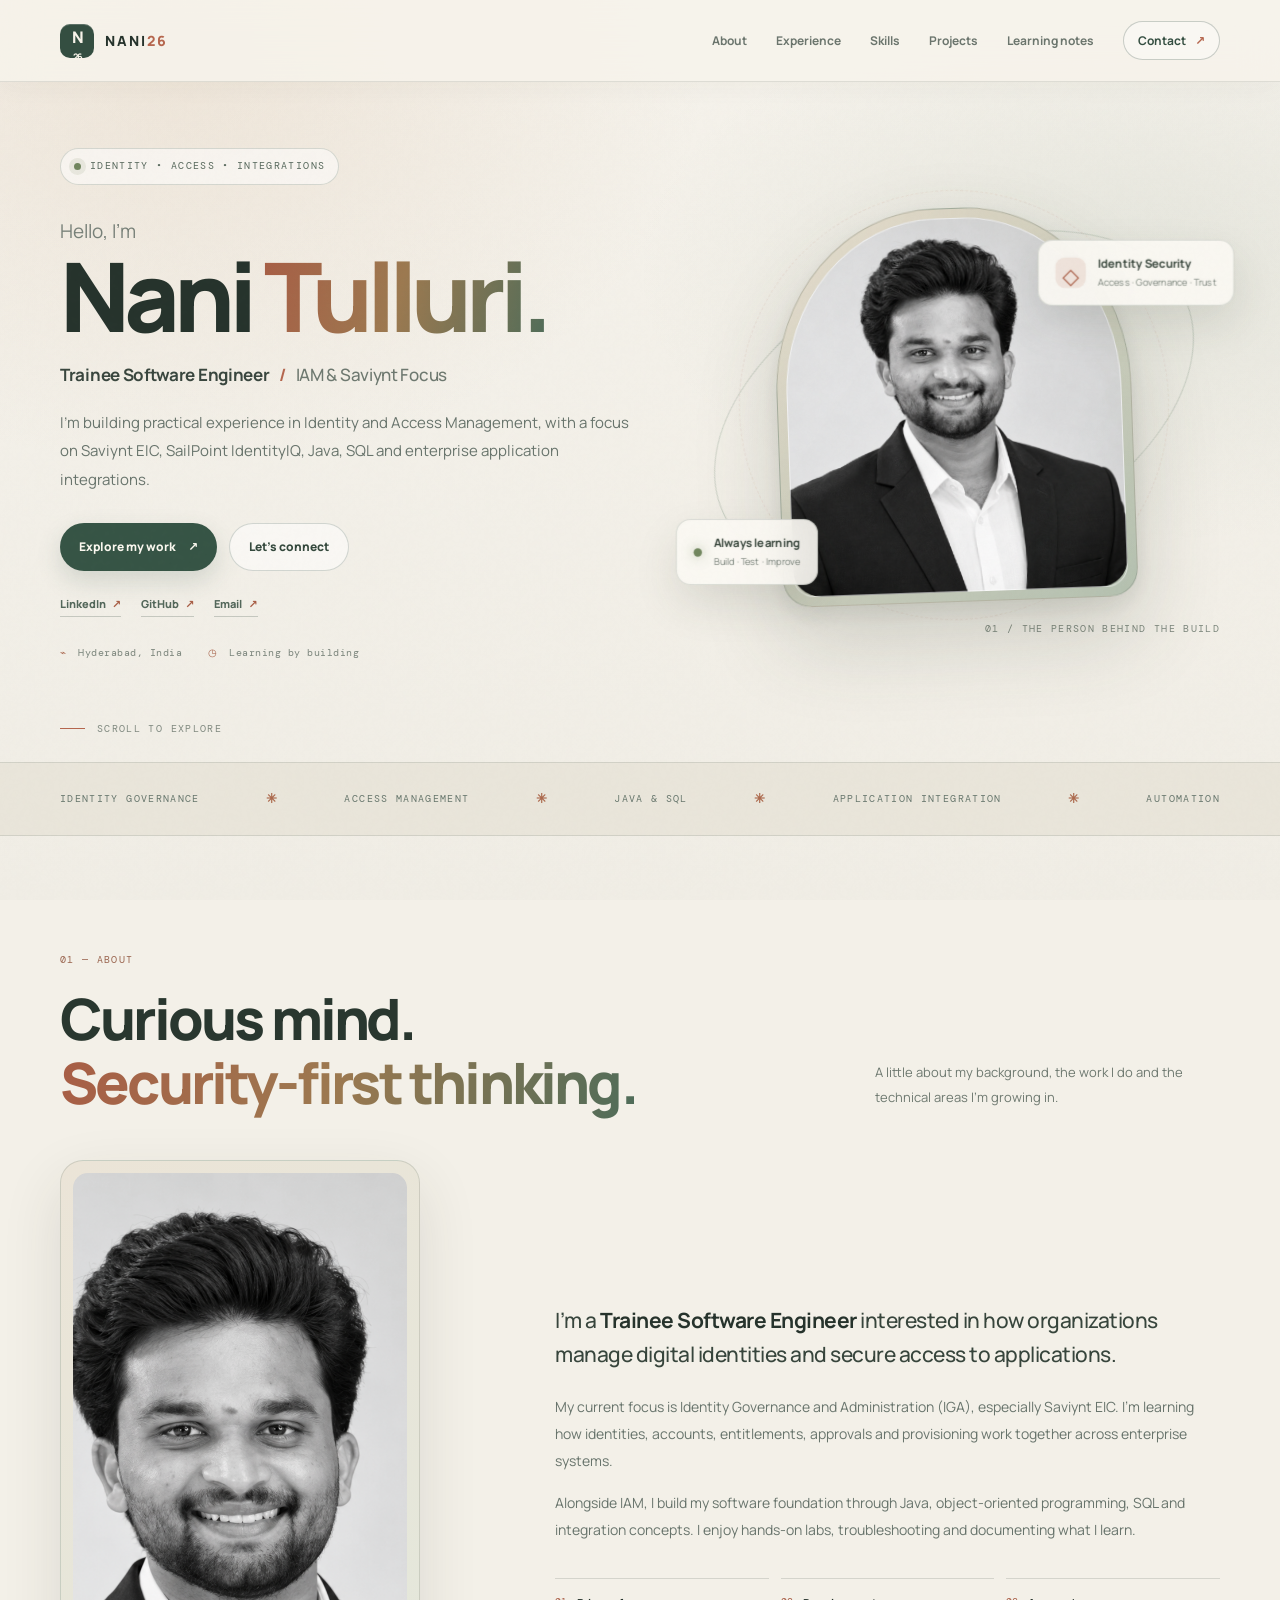
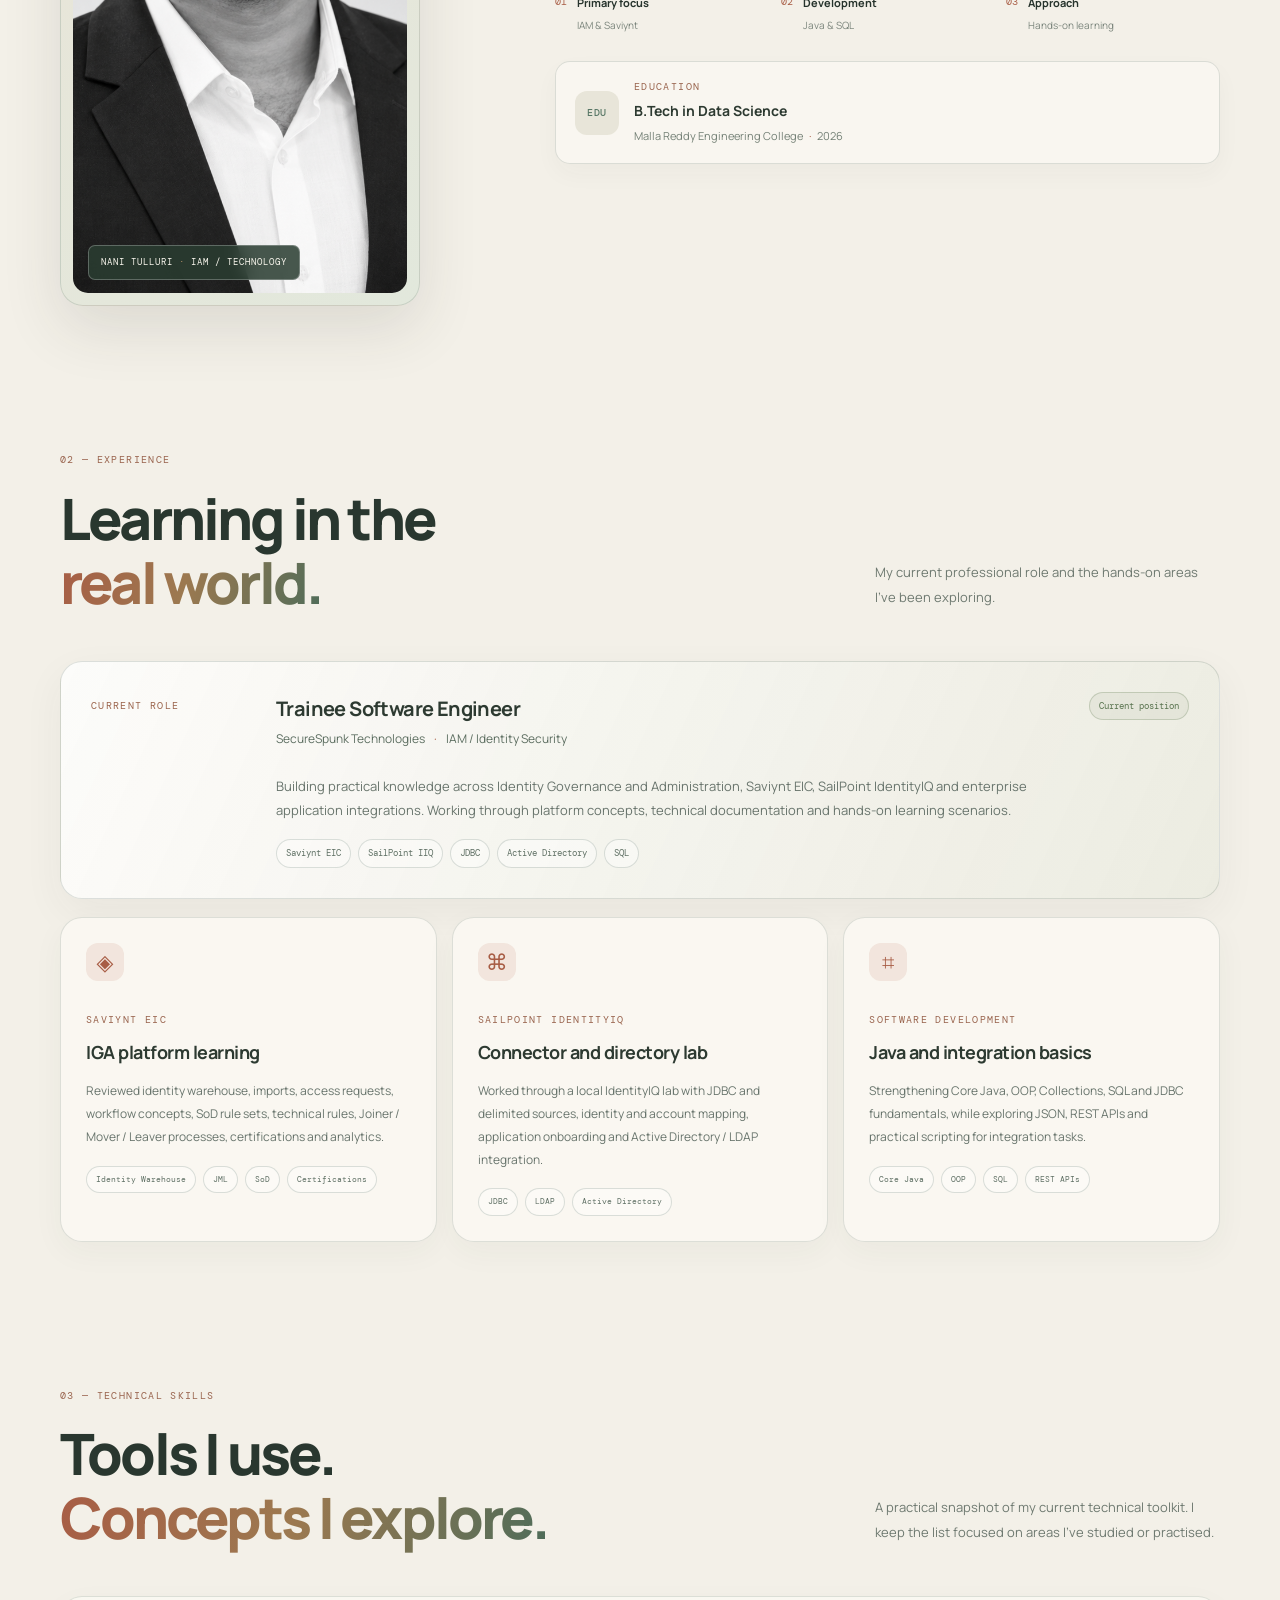
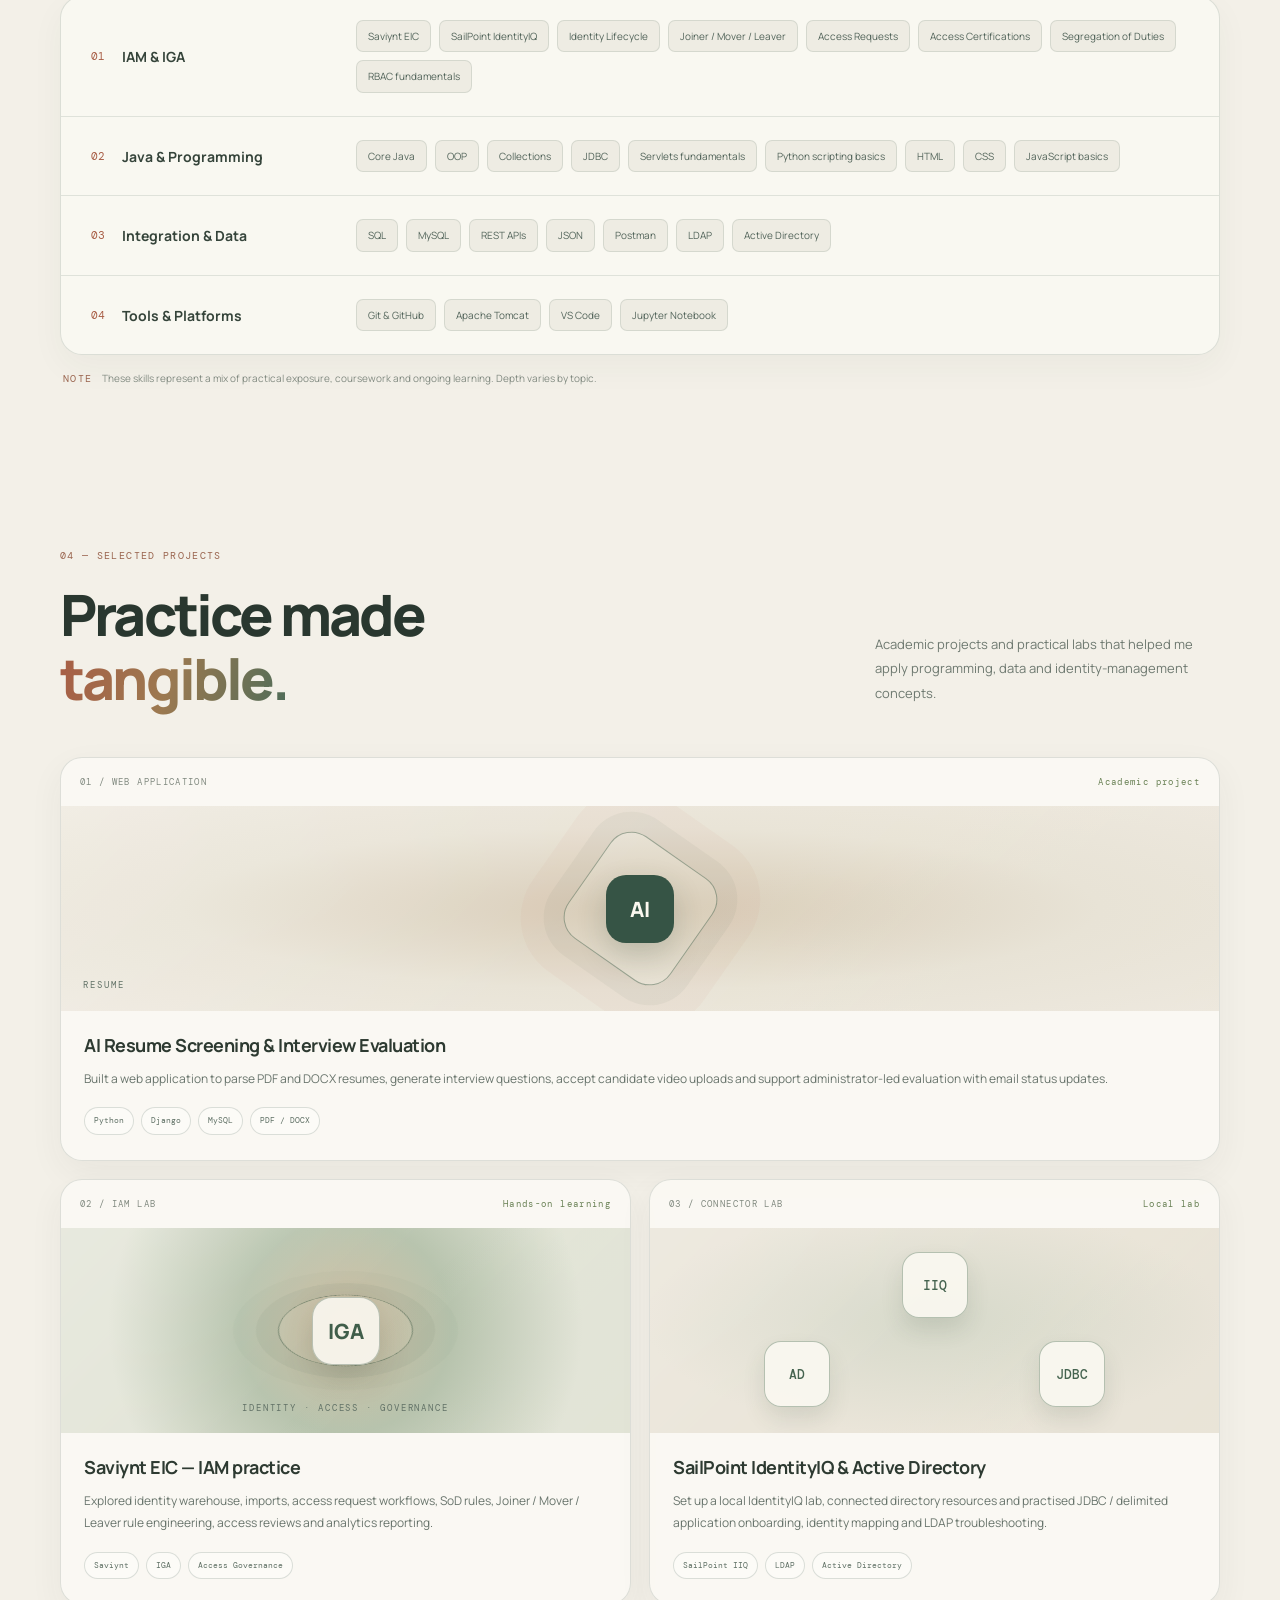
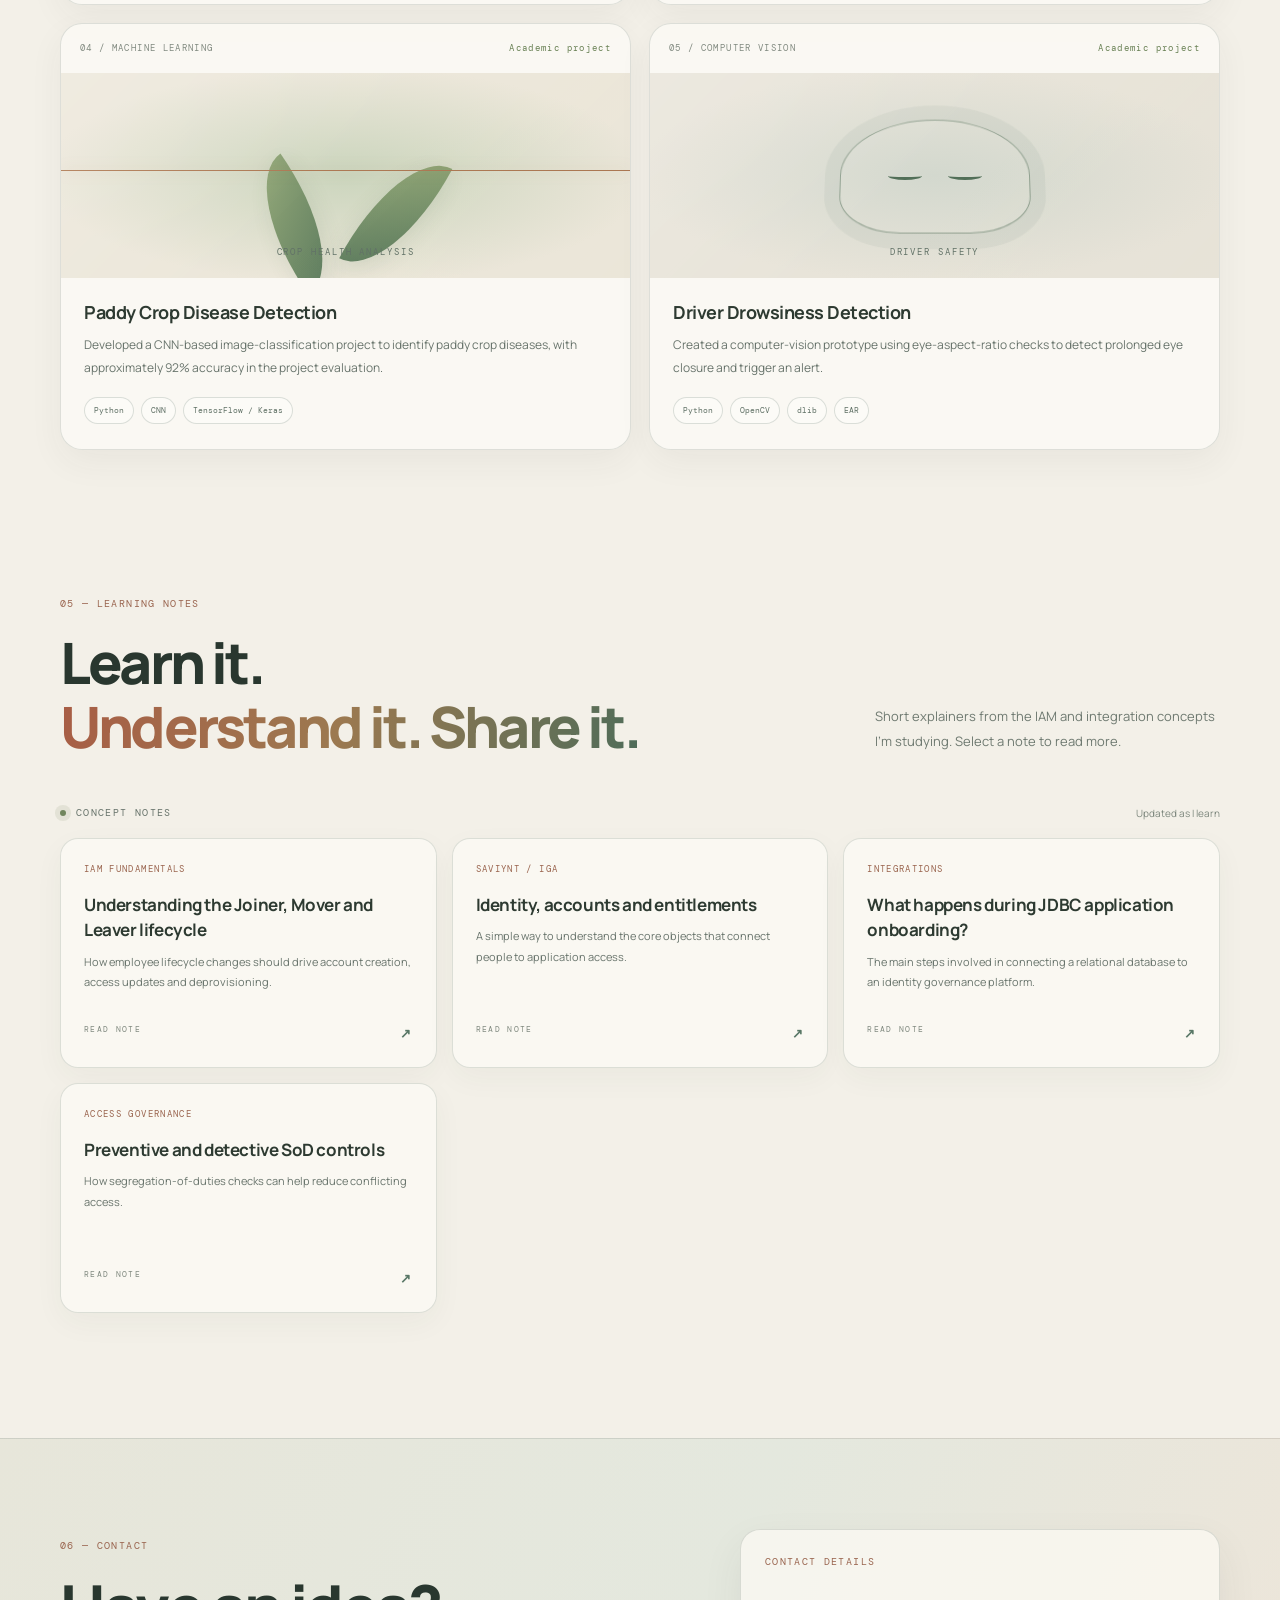
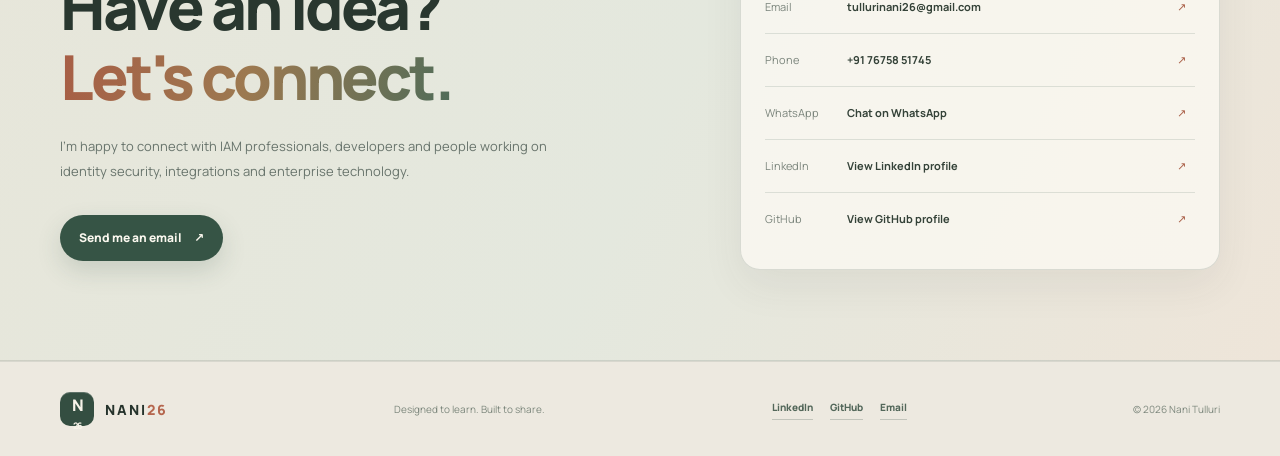
==== commit ffd0b8f7: "Clean up font resource hints" ====
--- a/index.html
+++ b/index.html
@@ -31,7 +31,6 @@
   <link rel="icon" href="assets/img/favicon.svg" type="image/svg+xml">
   <link rel="preconnect" href="https://fonts.googleapis.com">
   <link rel="preconnect" href="https://fonts.gstatic.com" crossorigin>
-  <link rel="preconnect" href="https://fonts.googleapis.com" crossorigin>
   <link href="https://fonts.googleapis.com/css2?family=DM+Mono:wght@400;500&family=Manrope:wght@400;500;600;700;800&display=swap" rel="stylesheet">
   <link rel="preload" as="image" href="assets/img/nani-profile.png">
   <link rel="stylesheet" href="assets/css/style.css">
--- a/assets/css/portfolio-upgrade.css
+++ b/assets/css/portfolio-upgrade.css
@@ -0,0 +1,150 @@
+/* Portfolio quality, content and accessibility refinements */
+html { scroll-padding-top: 102px; }
+section[id] { scroll-margin-top: 100px; }
+.skip-link {
+  position: fixed; top: 12px; left: 12px; z-index: 100;
+  padding: 10px 15px; border-radius: 8px; background: #344e41; color: #fff;
+  transform: translateY(-160%); transition: transform .2s ease;
+}
+.skip-link:focus { transform: translateY(0); }
+:focus-visible { outline: 3px solid #a85d45; outline-offset: 4px; }
+.menu-toggle { cursor: pointer; }
+.hero-copy { max-width: 650px; }
+.hero-description { max-width: 590px; }
+.hero-socials {
+  display: flex; flex-wrap: wrap; gap: 20px; margin-top: 24px;
+}
+.hero-socials a, .footer-links a {
+  color: #53675a; font-size: 11px; font-weight: 800; text-decoration: none;
+  border-bottom: 1px solid rgba(83,103,90,.28); padding-bottom: 3px;
+  transition: color .2s ease, border-color .2s ease;
+}
+.hero-socials a span { color: #a85d45; margin-left: 4px; }
+.hero-socials a:hover, .footer-links a:hover { color: #a85d45; border-color: #a85d45; }
+.hero-meta { margin-top: 28px; }
+.education-card {
+  display: flex; align-items: center; gap: 15px; margin-top: 28px; padding: 17px 19px;
+  border: 1px solid rgba(52,78,65,.15); border-radius: 15px;
+  background: rgba(251,249,243,.72); box-shadow: 0 10px 25px rgba(51,61,50,.035);
+}
+.education-icon {
+  width: 44px; height: 44px; flex: 0 0 44px; display: grid; place-items: center;
+  border-radius: 12px; background: #e8e5d9; color: #587766;
+  font: 500 10px var(--mono); letter-spacing: .5px;
+}
+.education-card .card-overline { display: block; margin-bottom: 3px; }
+.education-card h3 { margin: 0; color: #2d3a31; font-size: 14px; }
+.education-card p { margin: 3px 0 0; color: #748076; font-size: 11px; }
+.education-card p span { color: #a85d45; padding: 0 4px; }
+.experience-main > p { max-width: 810px; }
+.practice-card { min-height: 285px; }
+.practice-card p { line-height: 1.9; }
+.skill-group { padding-block: 23px; }
+.skill-pills span { line-height: 1.45; }
+.skill-note { line-height: 1.8; }
+.projects-grid { align-items: stretch; }
+.project-card { display: flex; flex-direction: column; min-width: 0; }
+.project-card.project-featured { grid-column: span 2; }
+.project-body { flex: 1; }
+.project-body h3 { line-height: 1.4; }
+.project-body p { line-height: 1.9; }
+.project-art {
+  position: relative; display: grid; place-items: center; min-height: 190px;
+  overflow: hidden; isolation: isolate;
+}
+.project-art-resume {
+  background: radial-gradient(ellipse at 50% 50%, #d8ccb7 0, #e9e4d7 56%, #eee9df 100%);
+}
+.project-art-label {
+  position: absolute; bottom: 20px; left: 22px; z-index: 2;
+  color: #627267; font: 9px var(--mono); letter-spacing: 1.9px;
+}
+.project-art-orbit {
+  width: 125px; height: 125px; border-radius: 26px; border: 1px solid rgba(69,96,76,.48);
+  transform: rotate(35deg); box-shadow: 0 0 0 20px rgba(69,96,76,.055), 0 0 0 42px rgba(181,102,78,.045);
+}
+.project-art-node {
+  position: absolute; display: grid; place-items: center; width: 68px; height: 68px;
+  z-index: 2; border-radius: 20px; color: #fbf8ef; background: #365445;
+  font: 800 21px var(--font); box-shadow: 0 12px 30px rgba(40,65,48,.2);
+}
+.project-art-iam {
+  background: radial-gradient(circle at 50% 48%, #d3c0a4 0, #b8c4ae 35%, #e3e5d8 78%);
+}
+.project-art-ring {
+  position: absolute; width: 135px; height: 135px; border: 1px solid rgba(62,91,70,.58);
+  border-radius: 50%; transform: rotateX(58deg) rotateZ(-18deg);
+  box-shadow: 0 0 0 22px rgba(77,105,81,.07), 0 0 0 45px rgba(77,105,81,.035);
+}
+.project-art-iam .project-art-node { color: #405e4a; background: rgba(250,248,240,.9); border: 1px solid rgba(73,102,78,.35); }
+.project-art-iam .project-art-label { bottom: 19px; left: 0; width: 100%; text-align: center; }
+.project-art-directory {
+  background: radial-gradient(ellipse at 50% 45%, #d6d9ca, #eae5d9 72%);
+}
+.project-art-directory .directory-node { position: absolute; }
+.project-art-crop { background: radial-gradient(ellipse at center, #cbd5bd, #ece7da 75%); }
+.crop-leaf {
+  position: absolute; bottom: 24px; width: 58px; height: 132px; border-radius: 100% 0 100% 0;
+  background: linear-gradient(145deg,#9caf7c,#55755b); transform-origin: bottom center;
+  box-shadow: 0 8px 22px rgba(69,98,67,.12);
+}
+.crop-leaf-a { transform: rotate(-35deg) translate(-25px,12px); }
+.crop-leaf-b { transform: rotate(28deg) translate(25px,7px); }
+.crop-scan {
+  position: absolute; left: 0; right: 0; top: 47%; height: 1px;
+  background: #ad7954; box-shadow: 0 0 14px rgba(173,121,84,.4);
+}
+.project-art-crop .project-art-label { left: 0; width: 100%; text-align: center; }
+.project-art-driver {
+  background: radial-gradient(ellipse, #d3d8ce, #e8e4d9 74%);
+}
+.project-art-driver .driver-frame { position: absolute; }
+.project-art-driver .driver-eye { position: absolute; }
+.project-art-driver .project-art-label { left: 0; width: 100%; text-align: center; }
+.article-toolbar { margin-bottom: 17px; }
+.notes-caption { color: #7d877d; font-size: 10px; }
+.note-card {
+  width: 100%; min-width: 0; border: 1px solid rgba(52,78,65,.15);
+  text-align: left; color: inherit; cursor: pointer;
+}
+.note-card:focus-visible { outline: 3px solid #a85d45; outline-offset: 4px; }
+.note-card h3 { line-height: 1.5; }
+.note-card p { line-height: 1.85; }
+.note-card .article-date b { font-style: normal; }
+.article-dialog { color: #26332c; }
+.article-dialog .dialog-content h2 { color: #2d3a31; }
+.dialog-article-body p { margin: 0 0 16px; }
+.dialog-article-body p:last-child { margin-bottom: 0; }
+.dialog-close {
+  width: 38px; height: 38px; display: grid; place-items: center;
+  border-radius: 50%; background: rgba(52,78,65,.08);
+}
+.contact-inner { align-items: center; }
+.contact-inner > div:first-child > p { max-width: 510px; }
+.contact-cta { margin-top: 19px; }
+.contact-row { min-width: 0; transition: color .2s ease, padding-left .2s ease; }
+.contact-row:hover { color: #a85d45; padding-left: 5px; }
+.contact-card { min-width: 0; }
+.footer-inner { flex-wrap: wrap; }
+.footer-links { display: flex; align-items: center; gap: 17px; }
+.footer-links a { font-size: 10px; }
+.site-footer { padding-block: 30px; }
+.project-card:hover { border-color: rgba(171,101,76,.42); }
+@media (max-width: 900px) {
+  .project-card.project-featured { grid-column: span 2; }
+}
+@media (max-width: 680px) {
+  html { scroll-padding-top: 80px; }
+  section[id] { scroll-margin-top: 82px; }
+  .hero-socials { gap: 17px; margin-top: 20px; }
+  .hero-meta { margin-top: 23px; }
+  .education-card { padding: 15px; }
+  .project-card.project-featured { grid-column: auto; }
+  .project-art { min-height: 170px; }
+  .contact-cta { width: 100%; }
+  .footer-links { order: 4; width: 100%; }
+  .footer-copy { margin-left: auto; }
+}
+@media (prefers-reduced-motion: reduce) {
+  .skip-link, .hero-socials a, .footer-links a, .contact-row { transition: none; }
+}
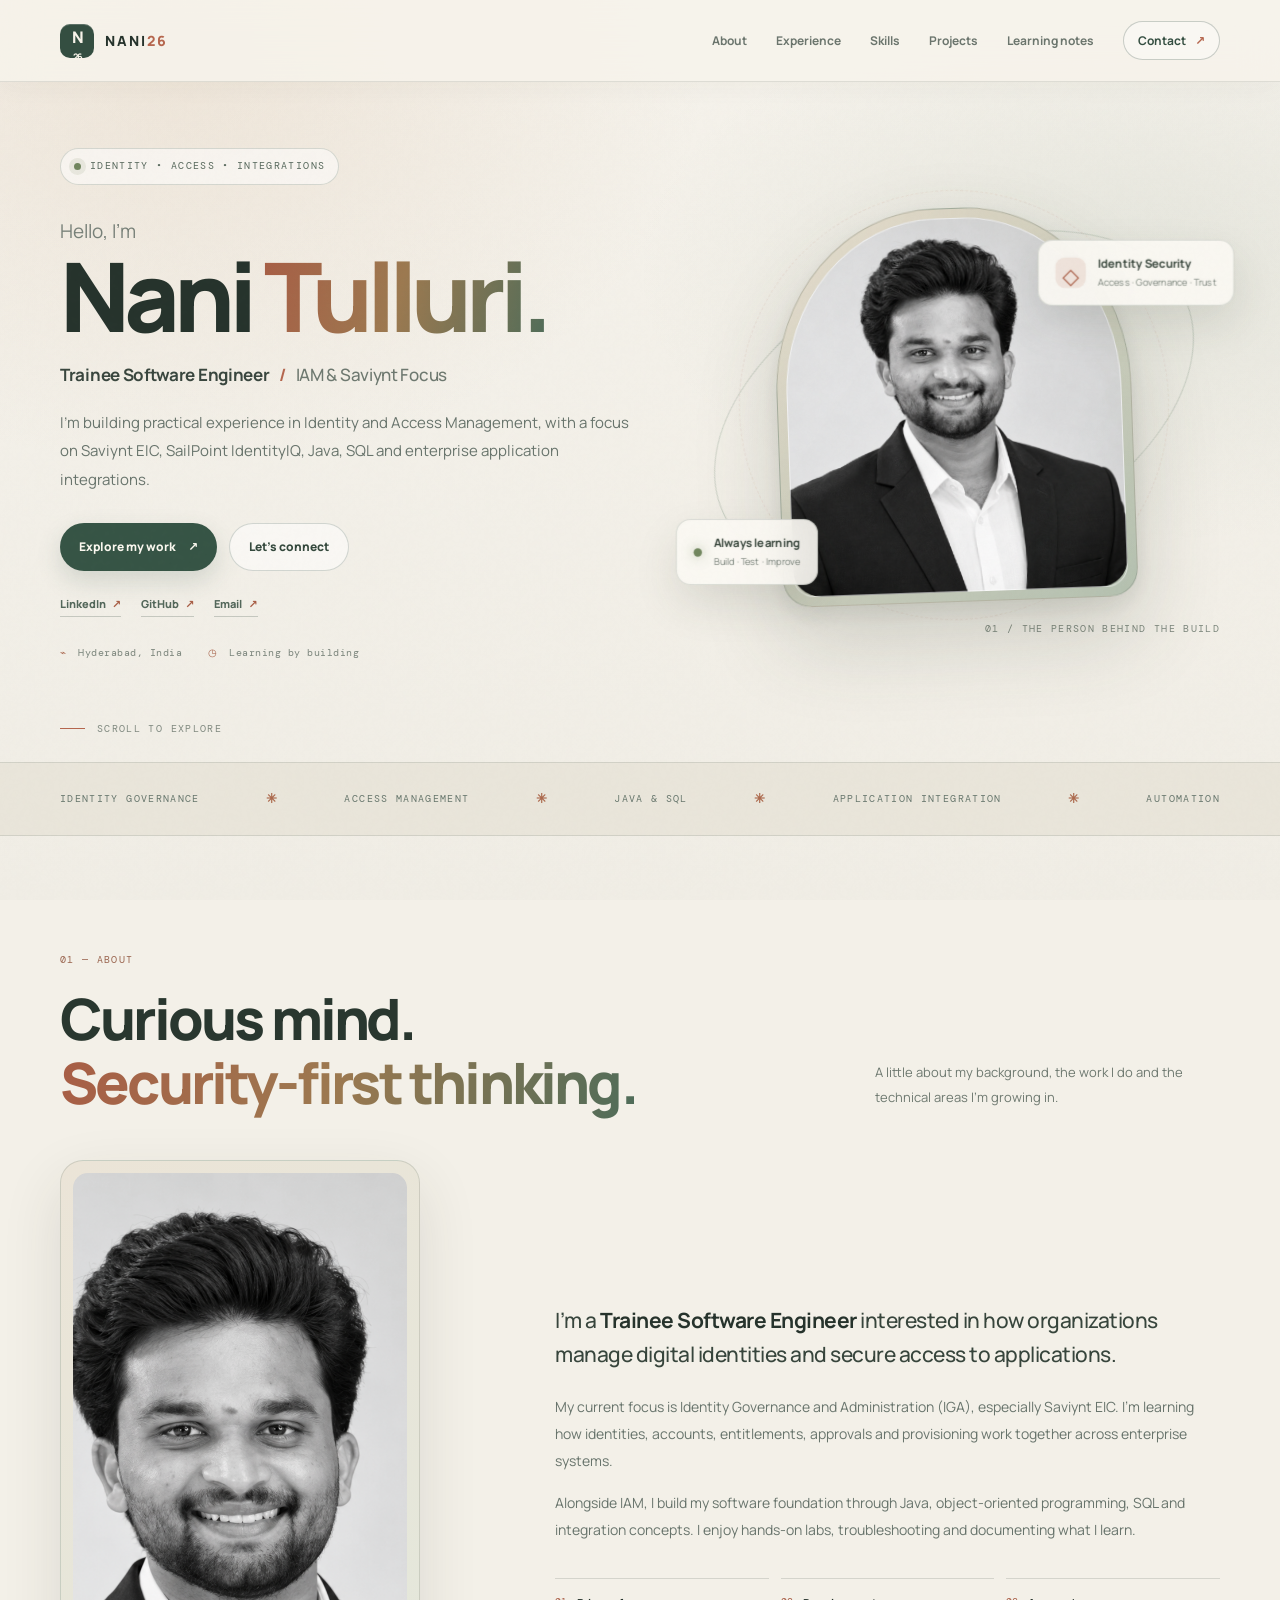
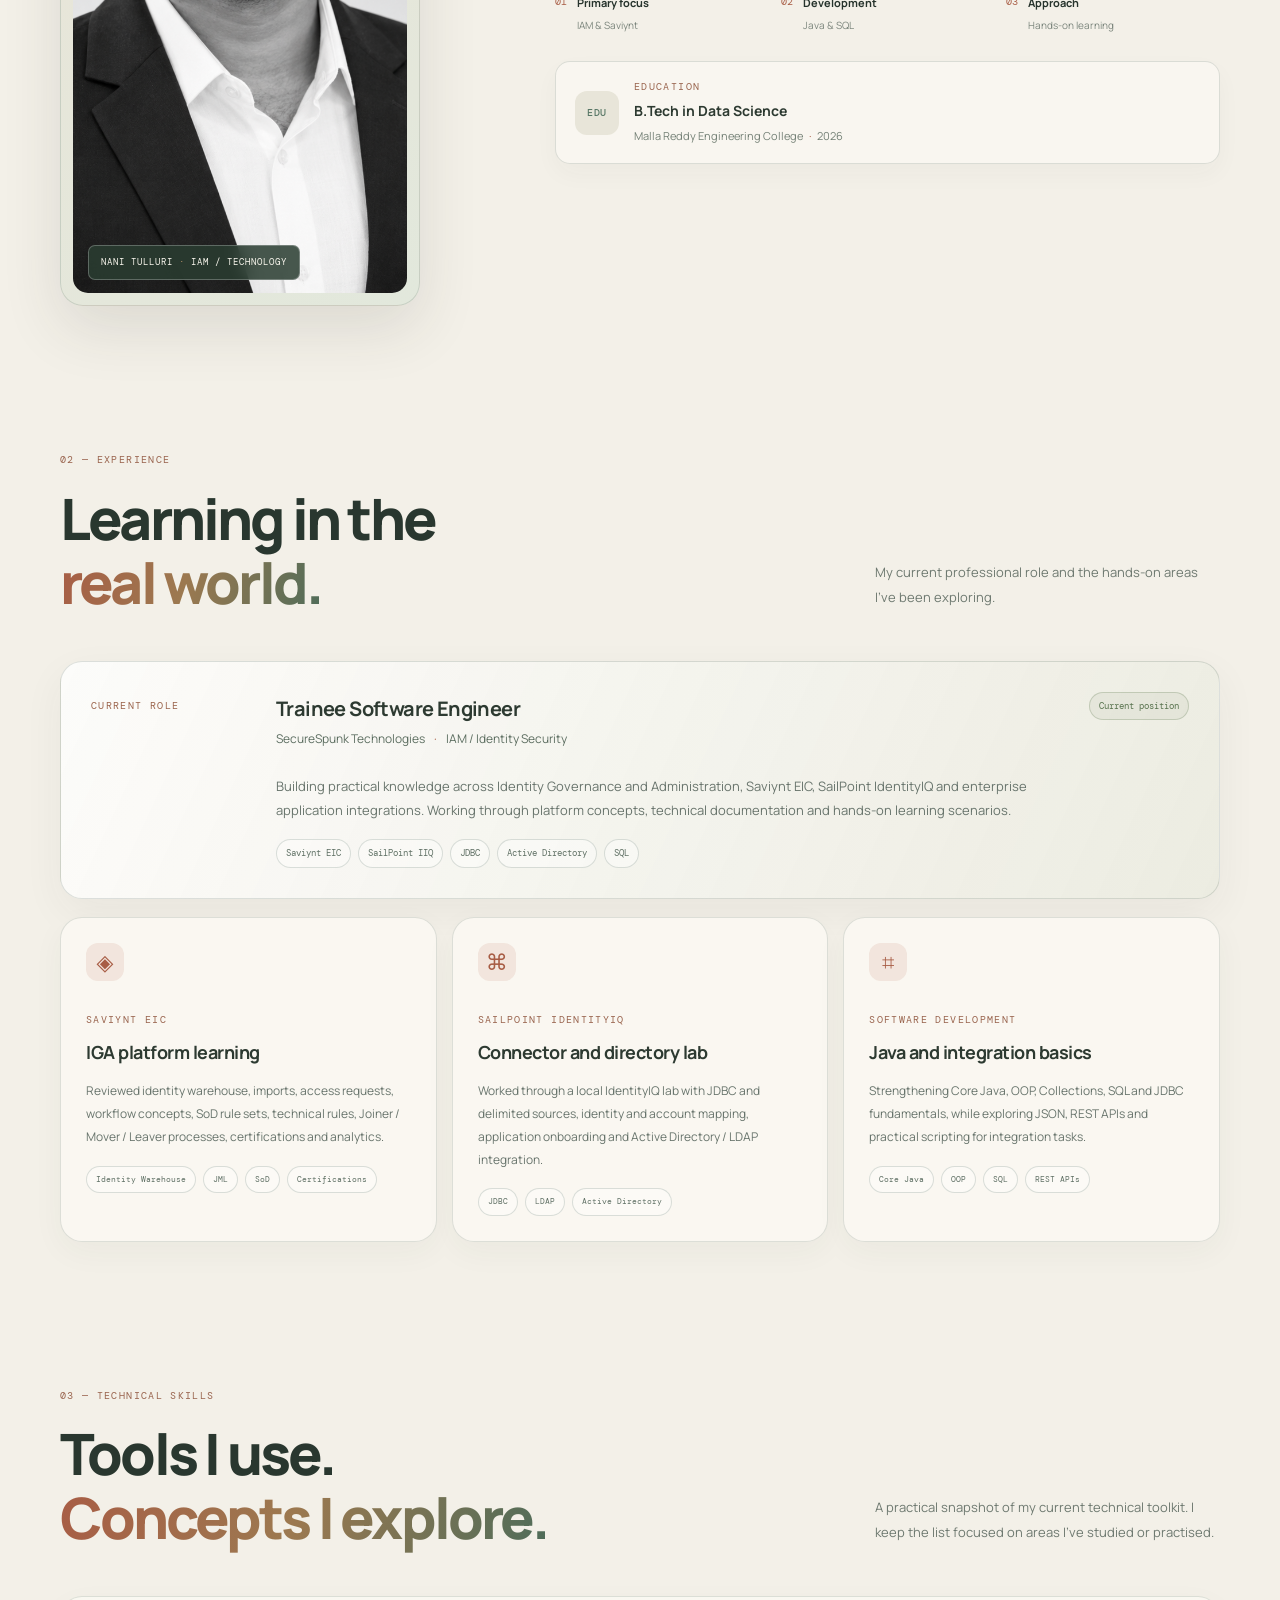
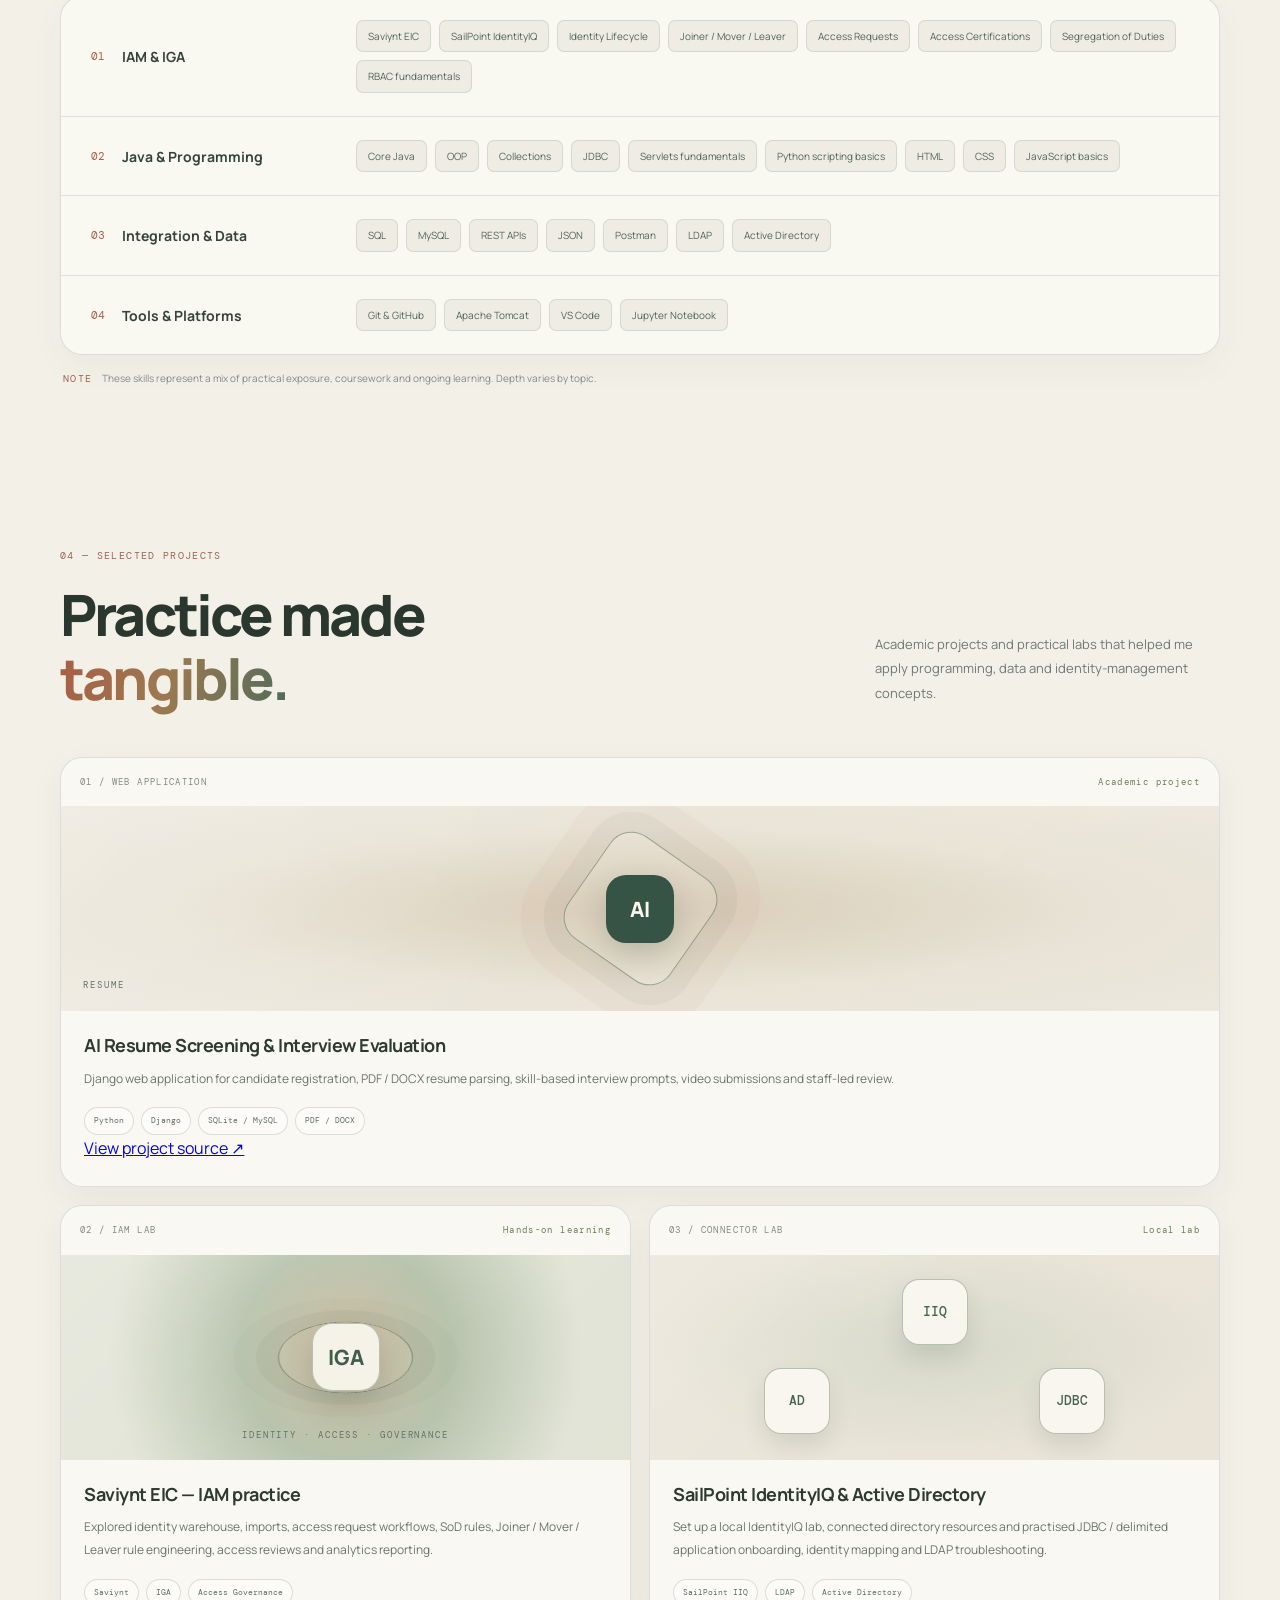
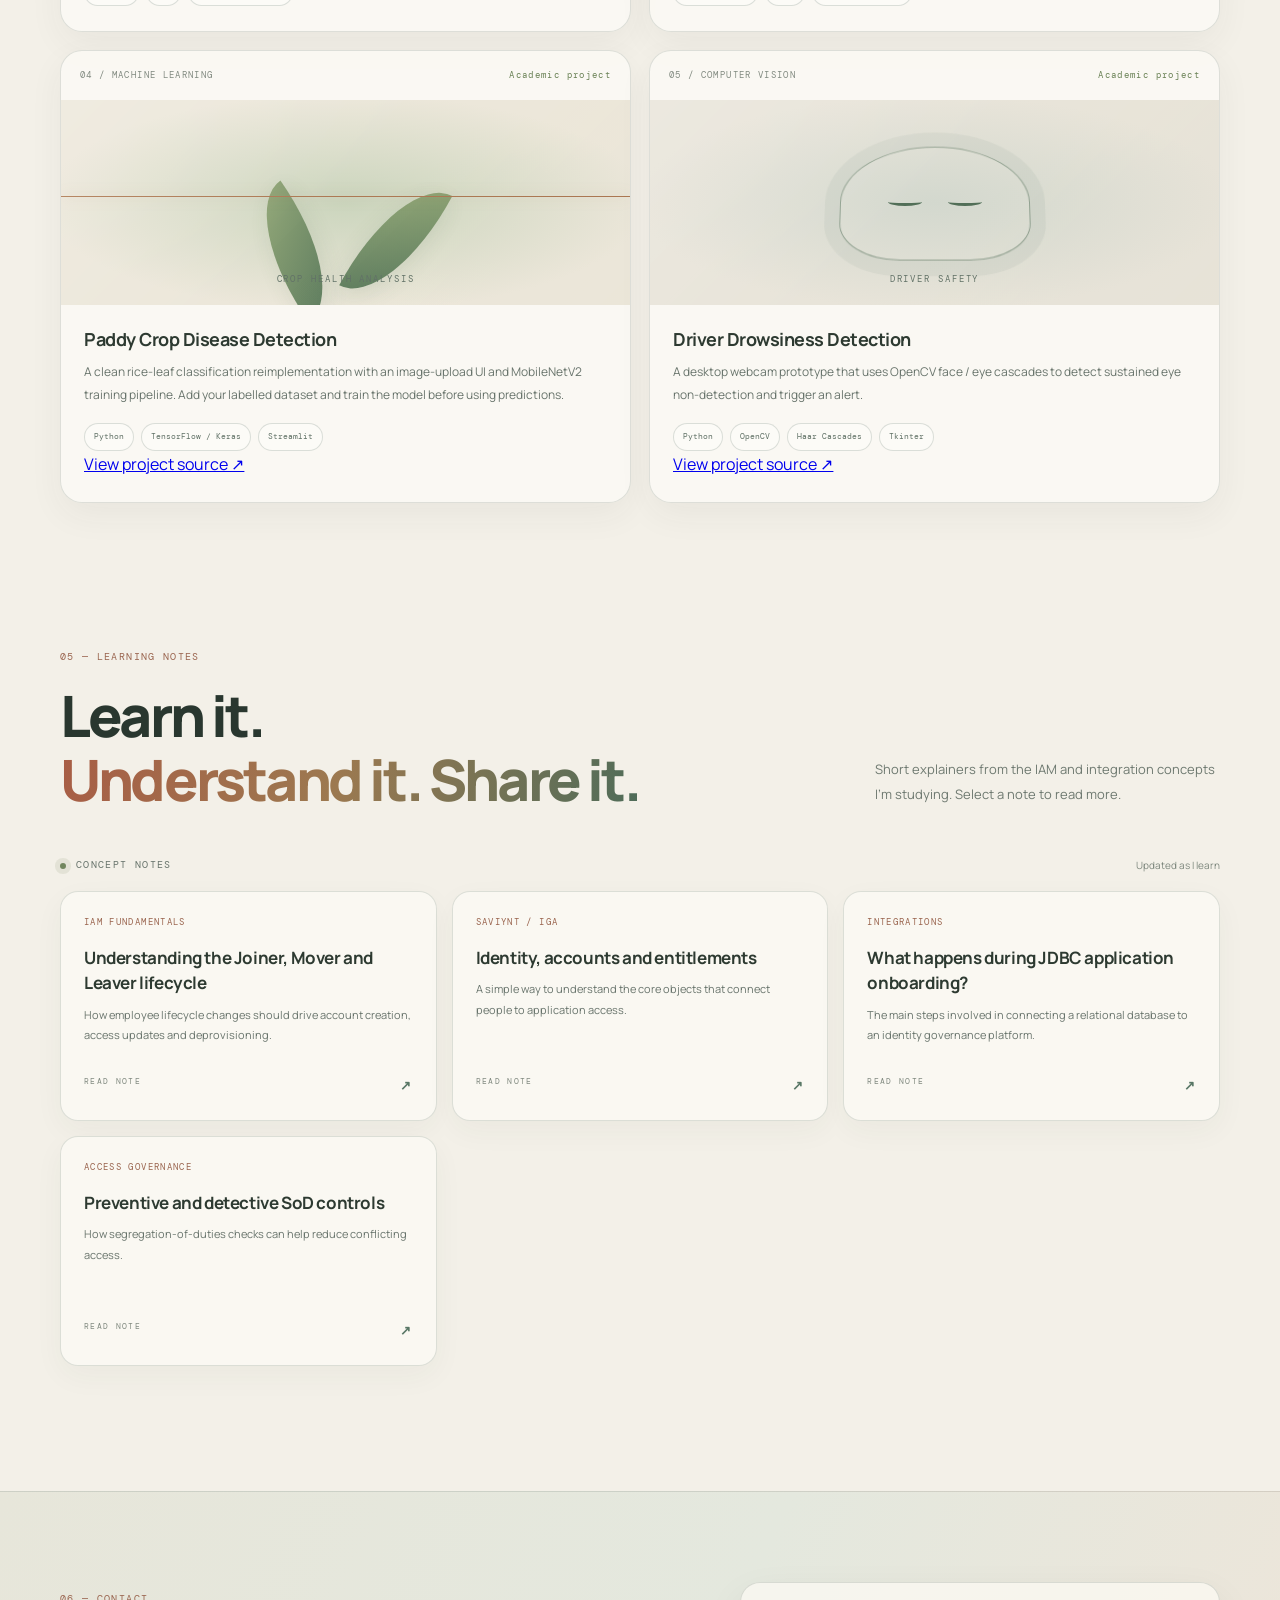
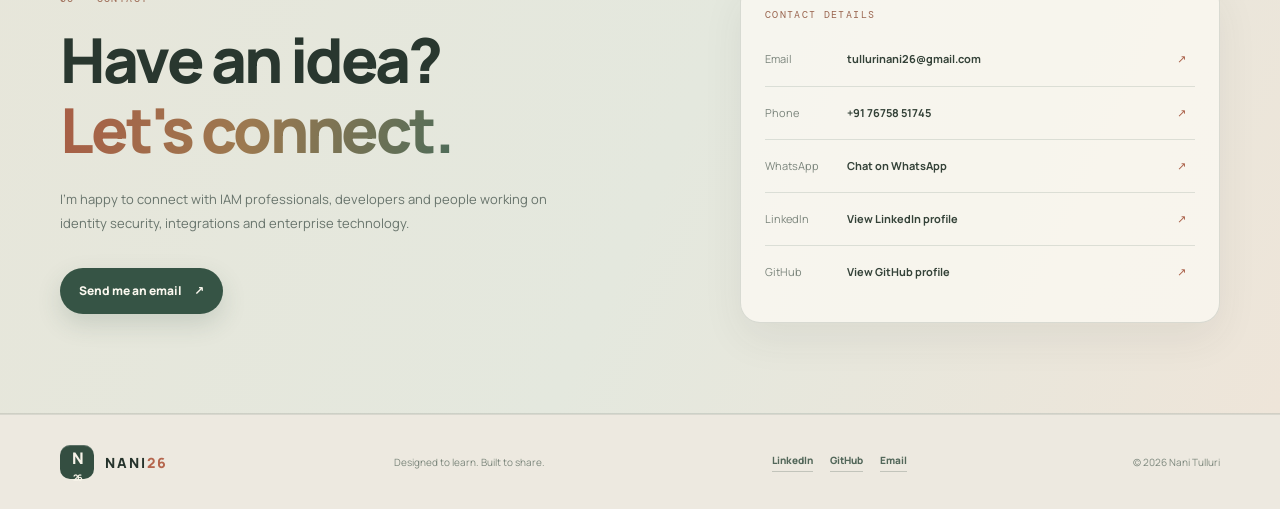
==== commit 0f6c6322: "Link project cards to runnable source code" ====
--- a/index.html
+++ b/index.html
@@ -231,7 +231,7 @@
         <article class="project-card project-featured">
           <div class="project-topline"><span>01 / WEB APPLICATION</span><span class="project-status">Academic project</span></div>
           <div class="project-art project-art-resume" aria-hidden="true"><span class="project-art-label">RESUME</span><span class="project-art-orbit"></span><span class="project-art-node">AI</span></div>
-          <div class="project-body"><h3>AI Resume Screening &amp; Interview Evaluation</h3><p>Built a web application to parse PDF and DOCX resumes, generate interview questions, accept candidate video uploads and support administrator-led evaluation with email status updates.</p><div class="project-tech"><span>Python</span><span>Django</span><span>MySQL</span><span>PDF / DOCX</span></div></div>
+          <div class="project-body"><h3>AI Resume Screening &amp; Interview Evaluation</h3><p>Django web application for candidate registration, PDF / DOCX resume parsing, skill-based interview prompts, video submissions and staff-led review.</p><div class="project-tech"><span>Python</span><span>Django</span><span>SQLite / MySQL</span><span>PDF / DOCX</span></div><div class="project-links"><a href="https://github.com/tullurinani/Resume-Analyzer" target="_blank" rel="noopener noreferrer">View project source <span aria-hidden="true">↗</span></a></div></div>
         </article>
         <article class="project-card">
           <div class="project-topline"><span>02 / IAM LAB</span><span class="project-status">Hands-on learning</span></div>
@@ -246,12 +246,12 @@
         <article class="project-card">
           <div class="project-topline"><span>04 / MACHINE LEARNING</span><span class="project-status">Academic project</span></div>
           <div class="project-art project-art-crop" aria-hidden="true"><span class="crop-leaf crop-leaf-a"></span><span class="crop-leaf crop-leaf-b"></span><span class="crop-scan"></span><span class="project-art-label">CROP HEALTH ANALYSIS</span></div>
-          <div class="project-body"><h3>Paddy Crop Disease Detection</h3><p>Developed a CNN-based image-classification project to identify paddy crop diseases, with approximately 92% accuracy in the project evaluation.</p><div class="project-tech"><span>Python</span><span>CNN</span><span>TensorFlow / Keras</span></div></div>
+          <div class="project-body"><h3>Paddy Crop Disease Detection</h3><p>A clean rice-leaf classification reimplementation with an image-upload UI and MobileNetV2 training pipeline. Add your labelled dataset and train the model before using predictions.</p><div class="project-tech"><span>Python</span><span>TensorFlow / Keras</span><span>Streamlit</span></div><div class="project-links"><a href="https://github.com/tullurinani/nani26-portfolio/tree/main/projects/paddy-crop-disease-detection" target="_blank" rel="noopener noreferrer">View project source <span aria-hidden="true">↗</span></a></div></div>
         </article>
         <article class="project-card">
           <div class="project-topline"><span>05 / COMPUTER VISION</span><span class="project-status">Academic project</span></div>
           <div class="project-art project-art-driver" aria-hidden="true"><span class="driver-eye eye-one"></span><span class="driver-eye eye-two"></span><span class="driver-frame"></span><span class="project-art-label">DRIVER SAFETY</span></div>
-          <div class="project-body"><h3>Driver Drowsiness Detection</h3><p>Created a computer-vision prototype using eye-aspect-ratio checks to detect prolonged eye closure and trigger an alert.</p><div class="project-tech"><span>Python</span><span>OpenCV</span><span>dlib</span><span>EAR</span></div></div>
+          <div class="project-body"><h3>Driver Drowsiness Detection</h3><p>A desktop webcam prototype that uses OpenCV face / eye cascades to detect sustained eye non-detection and trigger an alert.</p><div class="project-tech"><span>Python</span><span>OpenCV</span><span>Haar Cascades</span><span>Tkinter</span></div><div class="project-links"><a href="https://github.com/tullurinani/nani26-portfolio/tree/main/projects/driver-drowsiness-detection" target="_blank" rel="noopener noreferrer">View project source <span aria-hidden="true">↗</span></a></div></div>
         </article>
       </div>
     </section>
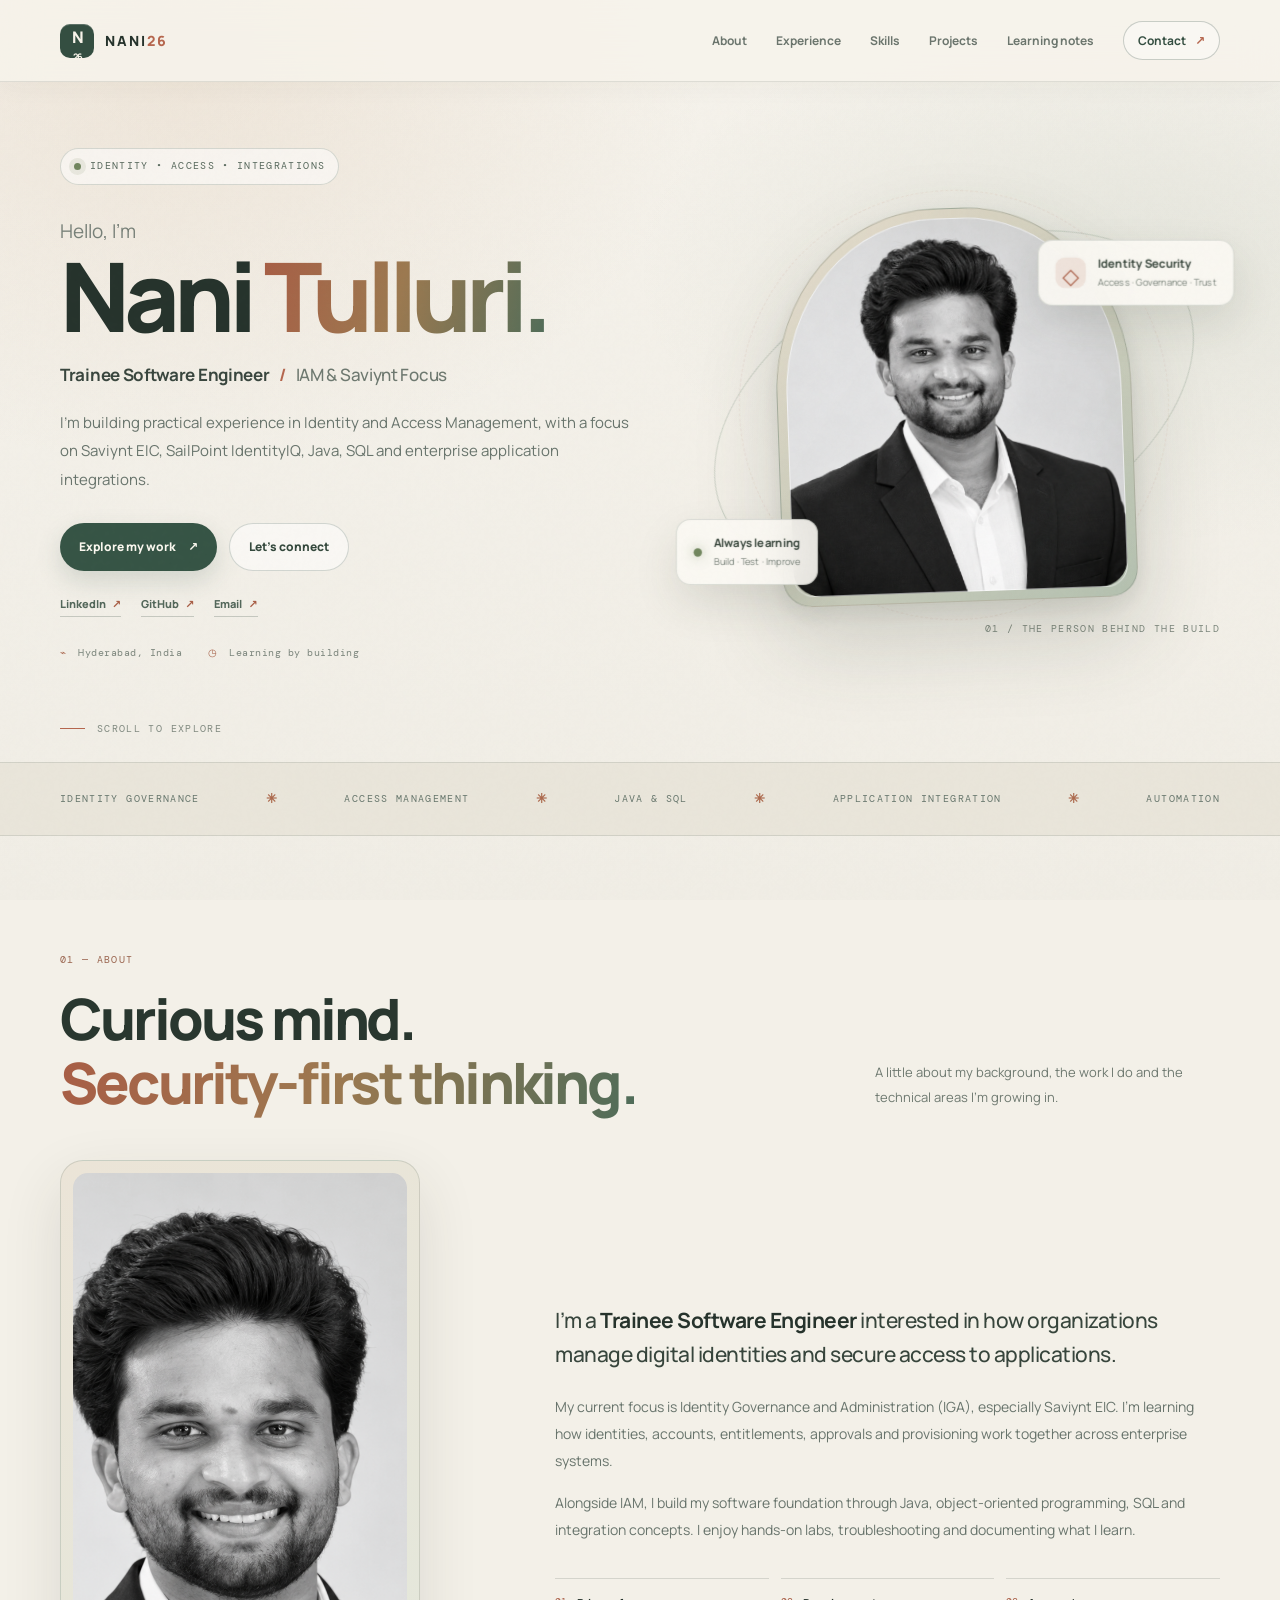
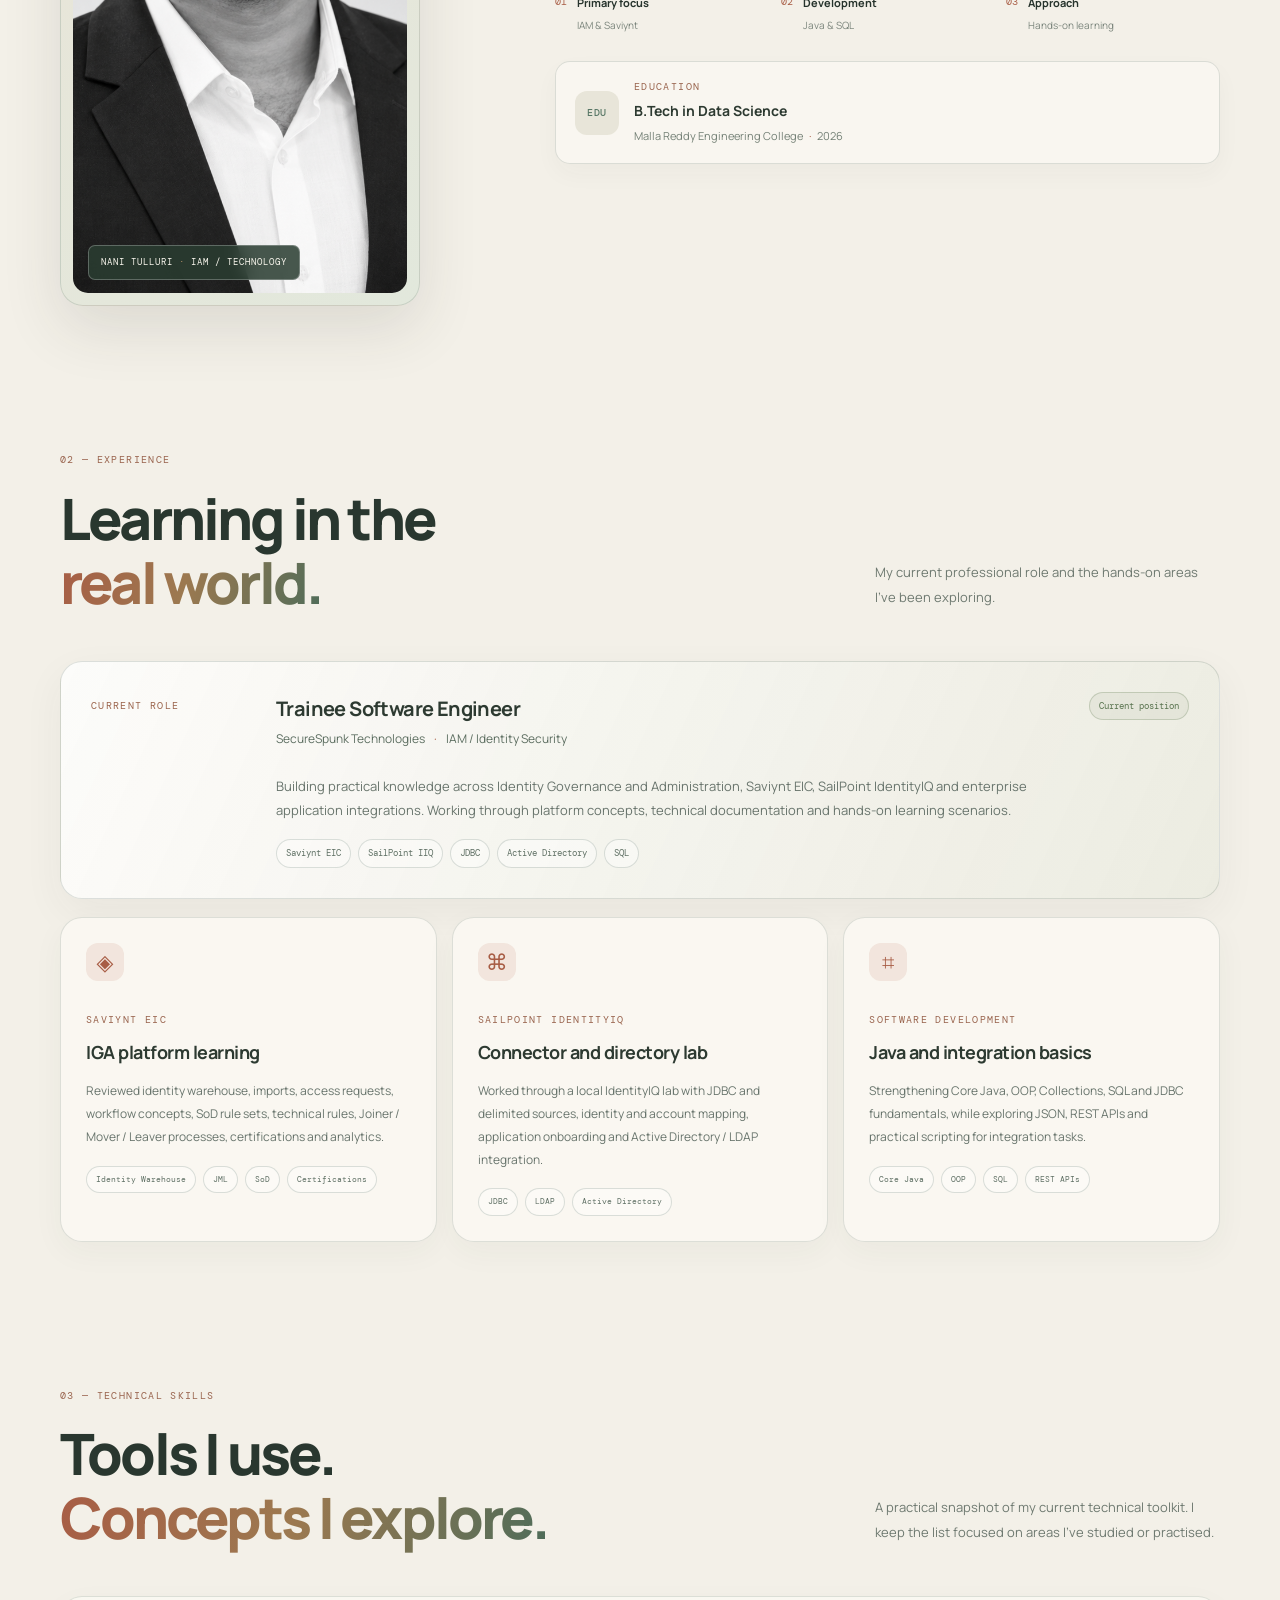
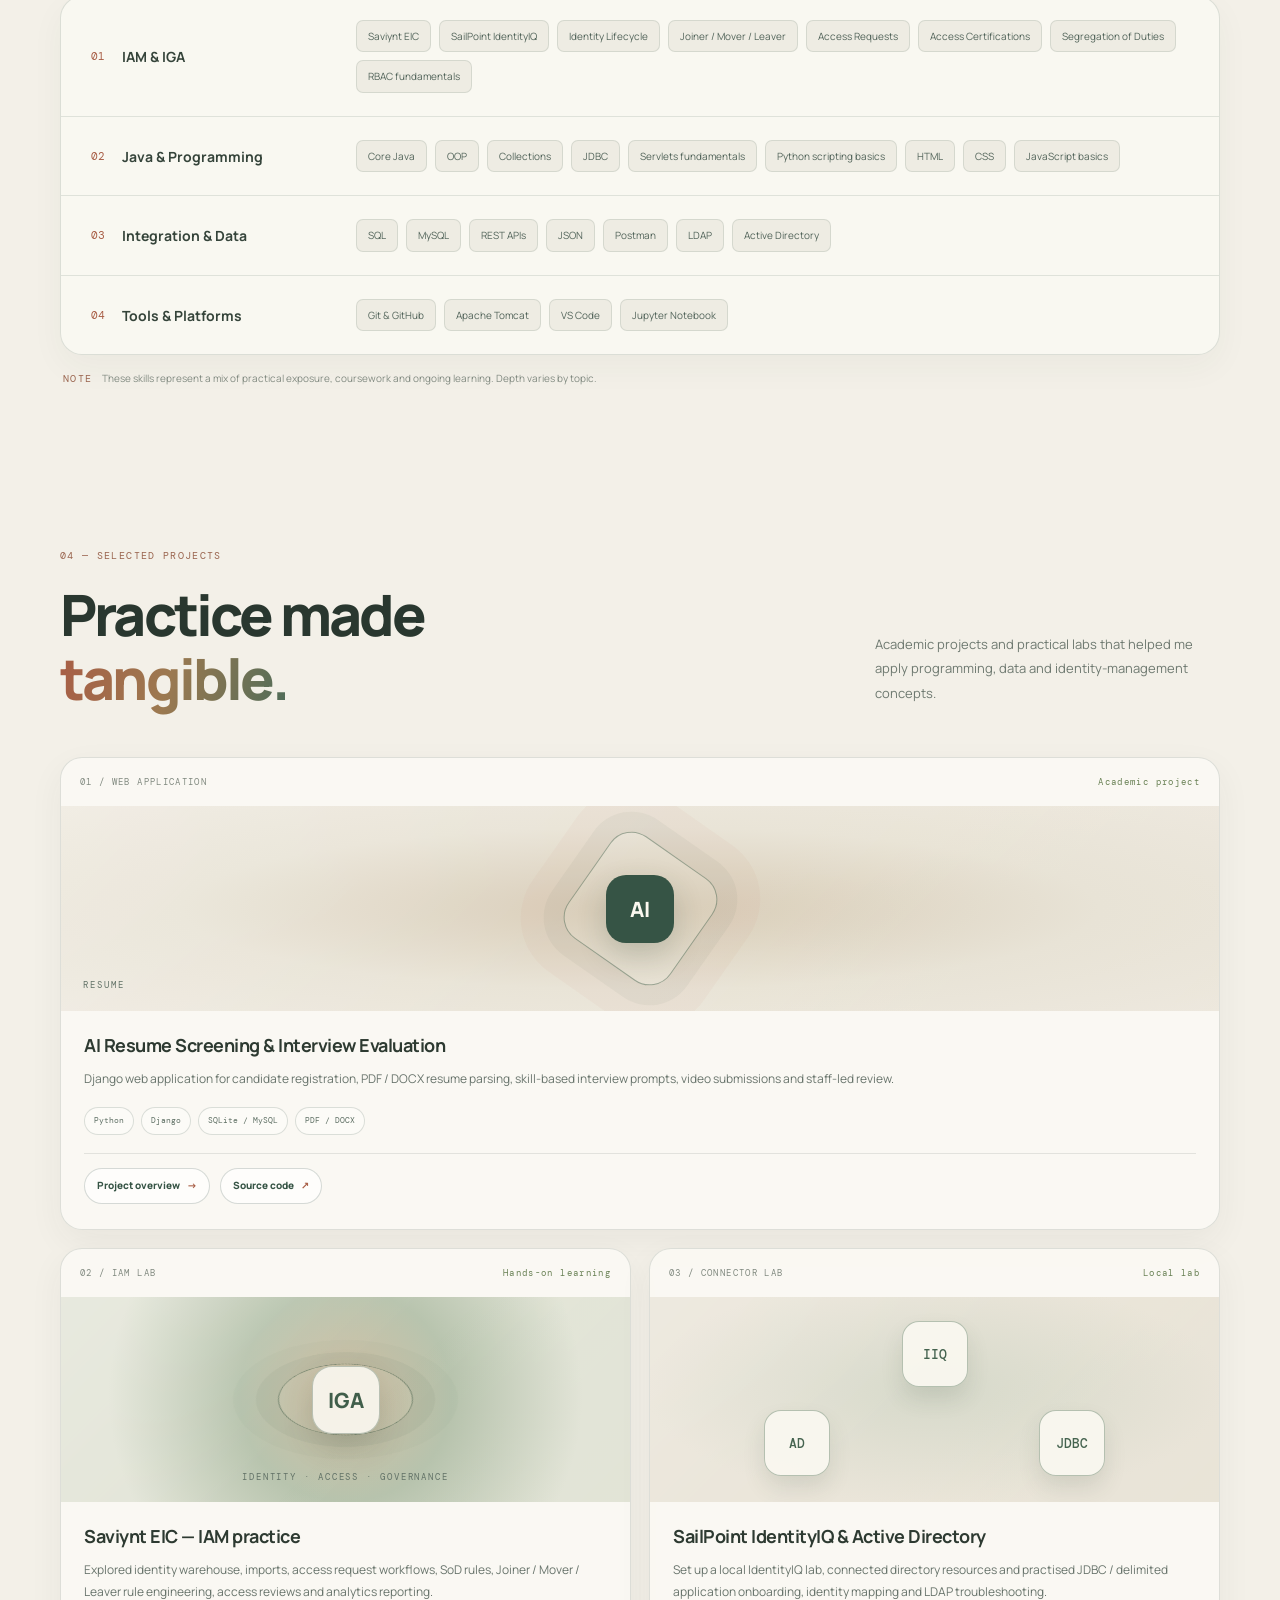
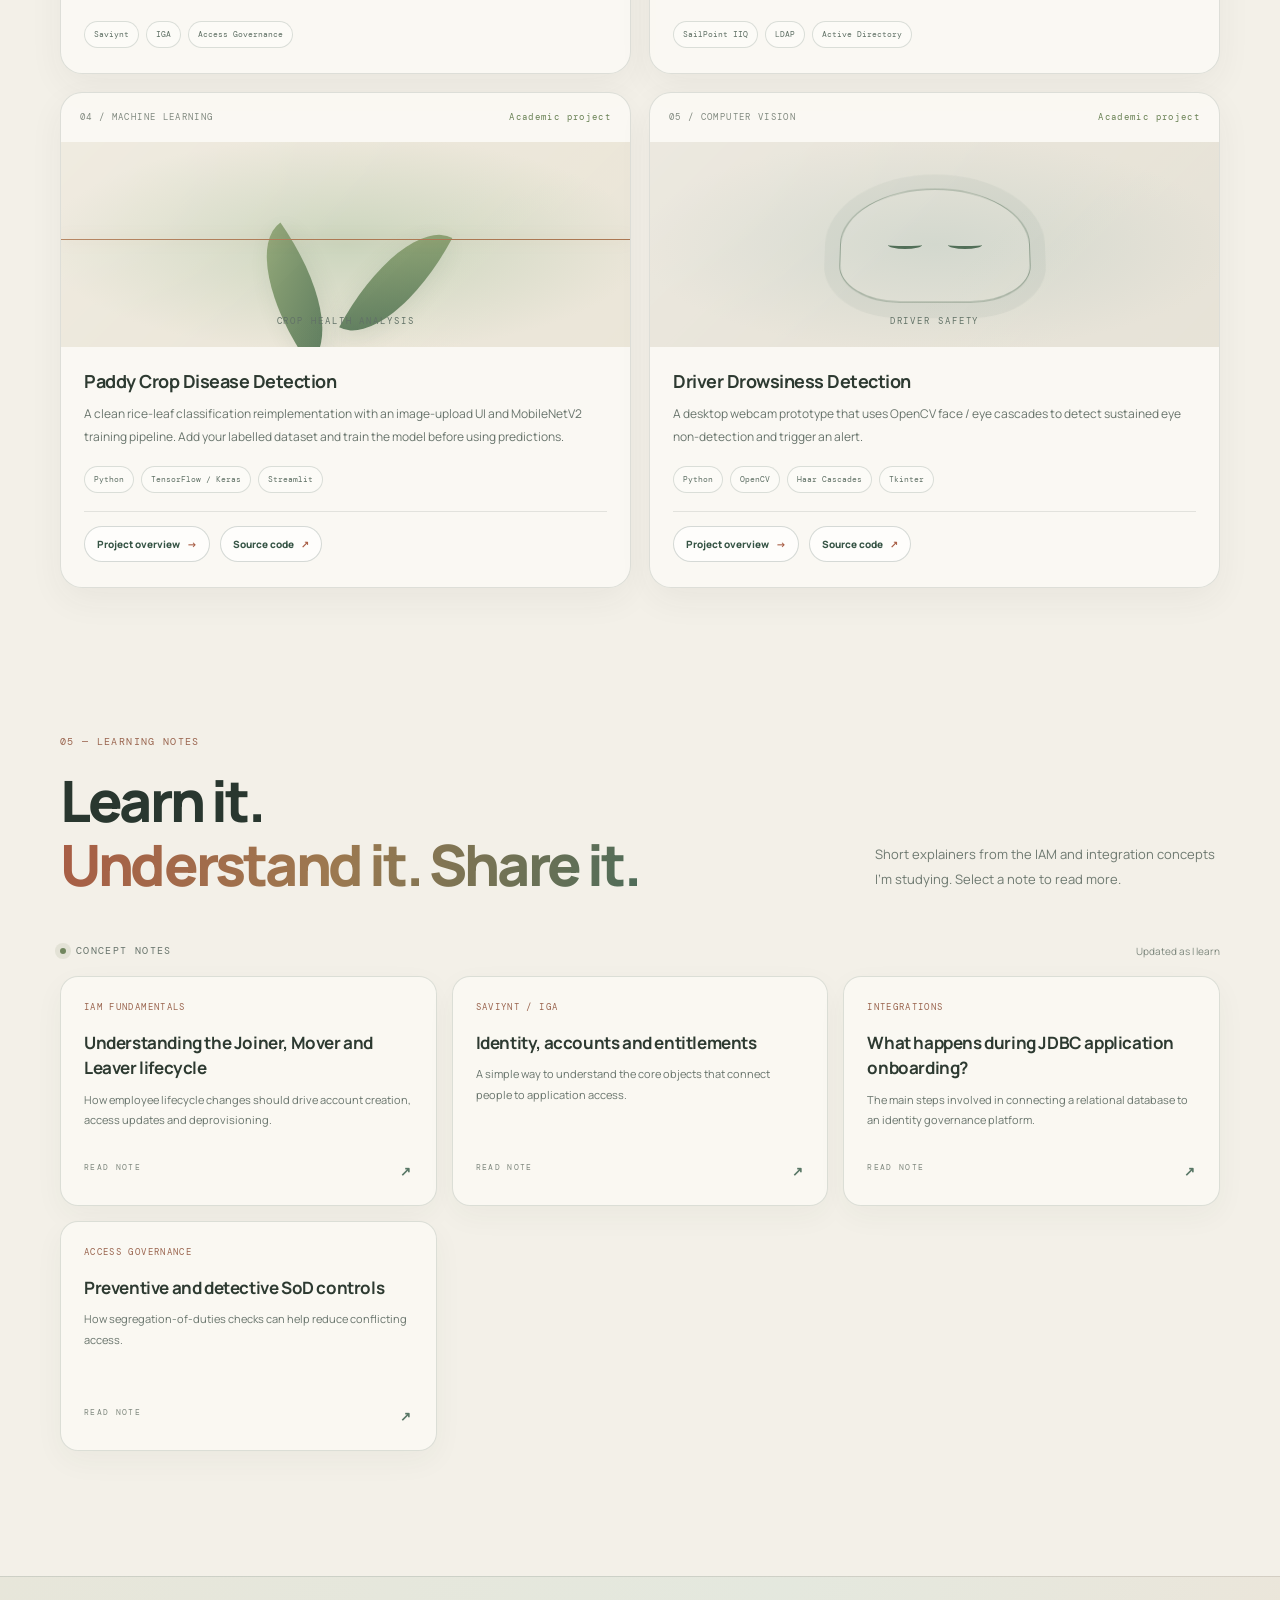
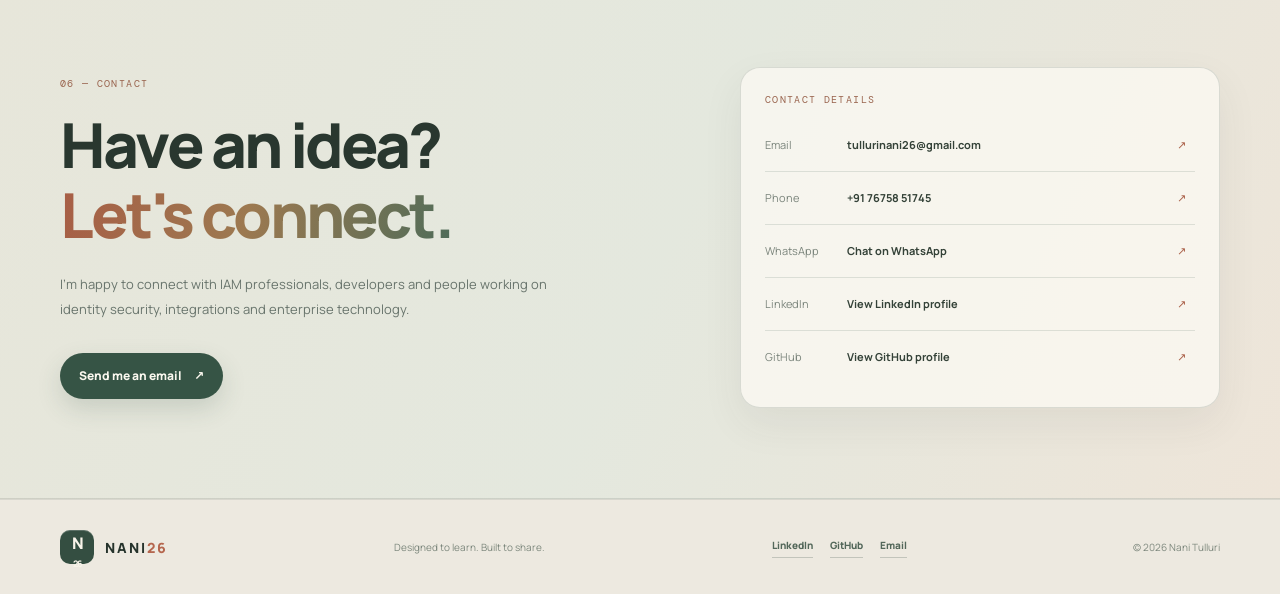
==== commit 0d44d12a: "Link project cards to detail pages and source code" ====
--- a/index.html
+++ b/index.html
@@ -231,7 +231,7 @@
         <article class="project-card project-featured">
           <div class="project-topline"><span>01 / WEB APPLICATION</span><span class="project-status">Academic project</span></div>
           <div class="project-art project-art-resume" aria-hidden="true"><span class="project-art-label">RESUME</span><span class="project-art-orbit"></span><span class="project-art-node">AI</span></div>
-          <div class="project-body"><h3>AI Resume Screening &amp; Interview Evaluation</h3><p>Django web application for candidate registration, PDF / DOCX resume parsing, skill-based interview prompts, video submissions and staff-led review.</p><div class="project-tech"><span>Python</span><span>Django</span><span>SQLite / MySQL</span><span>PDF / DOCX</span></div><div class="project-links"><a href="https://github.com/tullurinani/Resume-Analyzer" target="_blank" rel="noopener noreferrer">View project source <span aria-hidden="true">↗</span></a></div></div>
+          <div class="project-body"><h3>AI Resume Screening &amp; Interview Evaluation</h3><p>Django web application for candidate registration, PDF / DOCX resume parsing, skill-based interview prompts, video submissions and staff-led review.</p><div class="project-tech"><span>Python</span><span>Django</span><span>SQLite / MySQL</span><span>PDF / DOCX</span></div><div class="project-links"><a href="/projects/resume-analyzer/">Project overview <span aria-hidden="true">→</span></a><a href="https://github.com/tullurinani/Resume-Analyzer" target="_blank" rel="noopener noreferrer">Source code <span aria-hidden="true">↗</span></a></div></div>
         </article>
         <article class="project-card">
           <div class="project-topline"><span>02 / IAM LAB</span><span class="project-status">Hands-on learning</span></div>
@@ -246,12 +246,12 @@
         <article class="project-card">
           <div class="project-topline"><span>04 / MACHINE LEARNING</span><span class="project-status">Academic project</span></div>
           <div class="project-art project-art-crop" aria-hidden="true"><span class="crop-leaf crop-leaf-a"></span><span class="crop-leaf crop-leaf-b"></span><span class="crop-scan"></span><span class="project-art-label">CROP HEALTH ANALYSIS</span></div>
-          <div class="project-body"><h3>Paddy Crop Disease Detection</h3><p>A clean rice-leaf classification reimplementation with an image-upload UI and MobileNetV2 training pipeline. Add your labelled dataset and train the model before using predictions.</p><div class="project-tech"><span>Python</span><span>TensorFlow / Keras</span><span>Streamlit</span></div><div class="project-links"><a href="https://github.com/tullurinani/nani26-portfolio/tree/main/projects/paddy-crop-disease-detection" target="_blank" rel="noopener noreferrer">View project source <span aria-hidden="true">↗</span></a></div></div>
+          <div class="project-body"><h3>Paddy Crop Disease Detection</h3><p>A clean rice-leaf classification reimplementation with an image-upload UI and MobileNetV2 training pipeline. Add your labelled dataset and train the model before using predictions.</p><div class="project-tech"><span>Python</span><span>TensorFlow / Keras</span><span>Streamlit</span></div><div class="project-links"><a href="/projects/paddy-crop-disease-detection/">Project overview <span aria-hidden="true">→</span></a><a href="https://github.com/tullurinani/nani26-portfolio/tree/main/projects/paddy-crop-disease-detection" target="_blank" rel="noopener noreferrer">Source code <span aria-hidden="true">↗</span></a></div></div>
         </article>
         <article class="project-card">
           <div class="project-topline"><span>05 / COMPUTER VISION</span><span class="project-status">Academic project</span></div>
           <div class="project-art project-art-driver" aria-hidden="true"><span class="driver-eye eye-one"></span><span class="driver-eye eye-two"></span><span class="driver-frame"></span><span class="project-art-label">DRIVER SAFETY</span></div>
-          <div class="project-body"><h3>Driver Drowsiness Detection</h3><p>A desktop webcam prototype that uses OpenCV face / eye cascades to detect sustained eye non-detection and trigger an alert.</p><div class="project-tech"><span>Python</span><span>OpenCV</span><span>Haar Cascades</span><span>Tkinter</span></div><div class="project-links"><a href="https://github.com/tullurinani/nani26-portfolio/tree/main/projects/driver-drowsiness-detection" target="_blank" rel="noopener noreferrer">View project source <span aria-hidden="true">↗</span></a></div></div>
+          <div class="project-body"><h3>Driver Drowsiness Detection</h3><p>A desktop webcam prototype that uses OpenCV face / eye cascades to detect sustained eye non-detection and trigger an alert.</p><div class="project-tech"><span>Python</span><span>OpenCV</span><span>Haar Cascades</span><span>Tkinter</span></div><div class="project-links"><a href="/projects/driver-drowsiness-detection/">Project overview <span aria-hidden="true">→</span></a><a href="https://github.com/tullurinani/nani26-portfolio/tree/main/projects/driver-drowsiness-detection" target="_blank" rel="noopener noreferrer">Source code <span aria-hidden="true">↗</span></a></div></div>
         </article>
       </div>
     </section>
--- a/assets/css/portfolio-upgrade.css
+++ b/assets/css/portfolio-upgrade.css
@@ -148,3 +148,37 @@
 @media (prefers-reduced-motion: reduce) {
   .skip-link, .hero-socials a, .footer-links a, .contact-row { transition: none; }
 }
+
+
+.project-links {
+  display: flex;
+  flex-wrap: wrap;
+  gap: 10px;
+  margin-top: 18px;
+  padding-top: 14px;
+  border-top: 1px solid rgba(52,78,65,.12);
+}
+.project-links a {
+  display: inline-flex;
+  align-items: center;
+  gap: 7px;
+  min-height: 36px;
+  padding: 8px 12px;
+  border: 1px solid rgba(52,78,65,.2);
+  border-radius: 999px;
+  color: #365445;
+  background: rgba(255,255,255,.62);
+  font-size: 10px;
+  font-weight: 800;
+  text-decoration: none;
+  transition: background .2s ease, border-color .2s ease, transform .2s ease;
+}
+.project-links a:hover {
+  background: #e8eee5;
+  border-color: rgba(52,78,65,.38);
+  transform: translateY(-1px);
+}
+.project-links a span { color: #a85d45; }
+@media (max-width: 680px) {
+  .project-links a { width: 100%; justify-content: center; min-height: 42px; }
+}
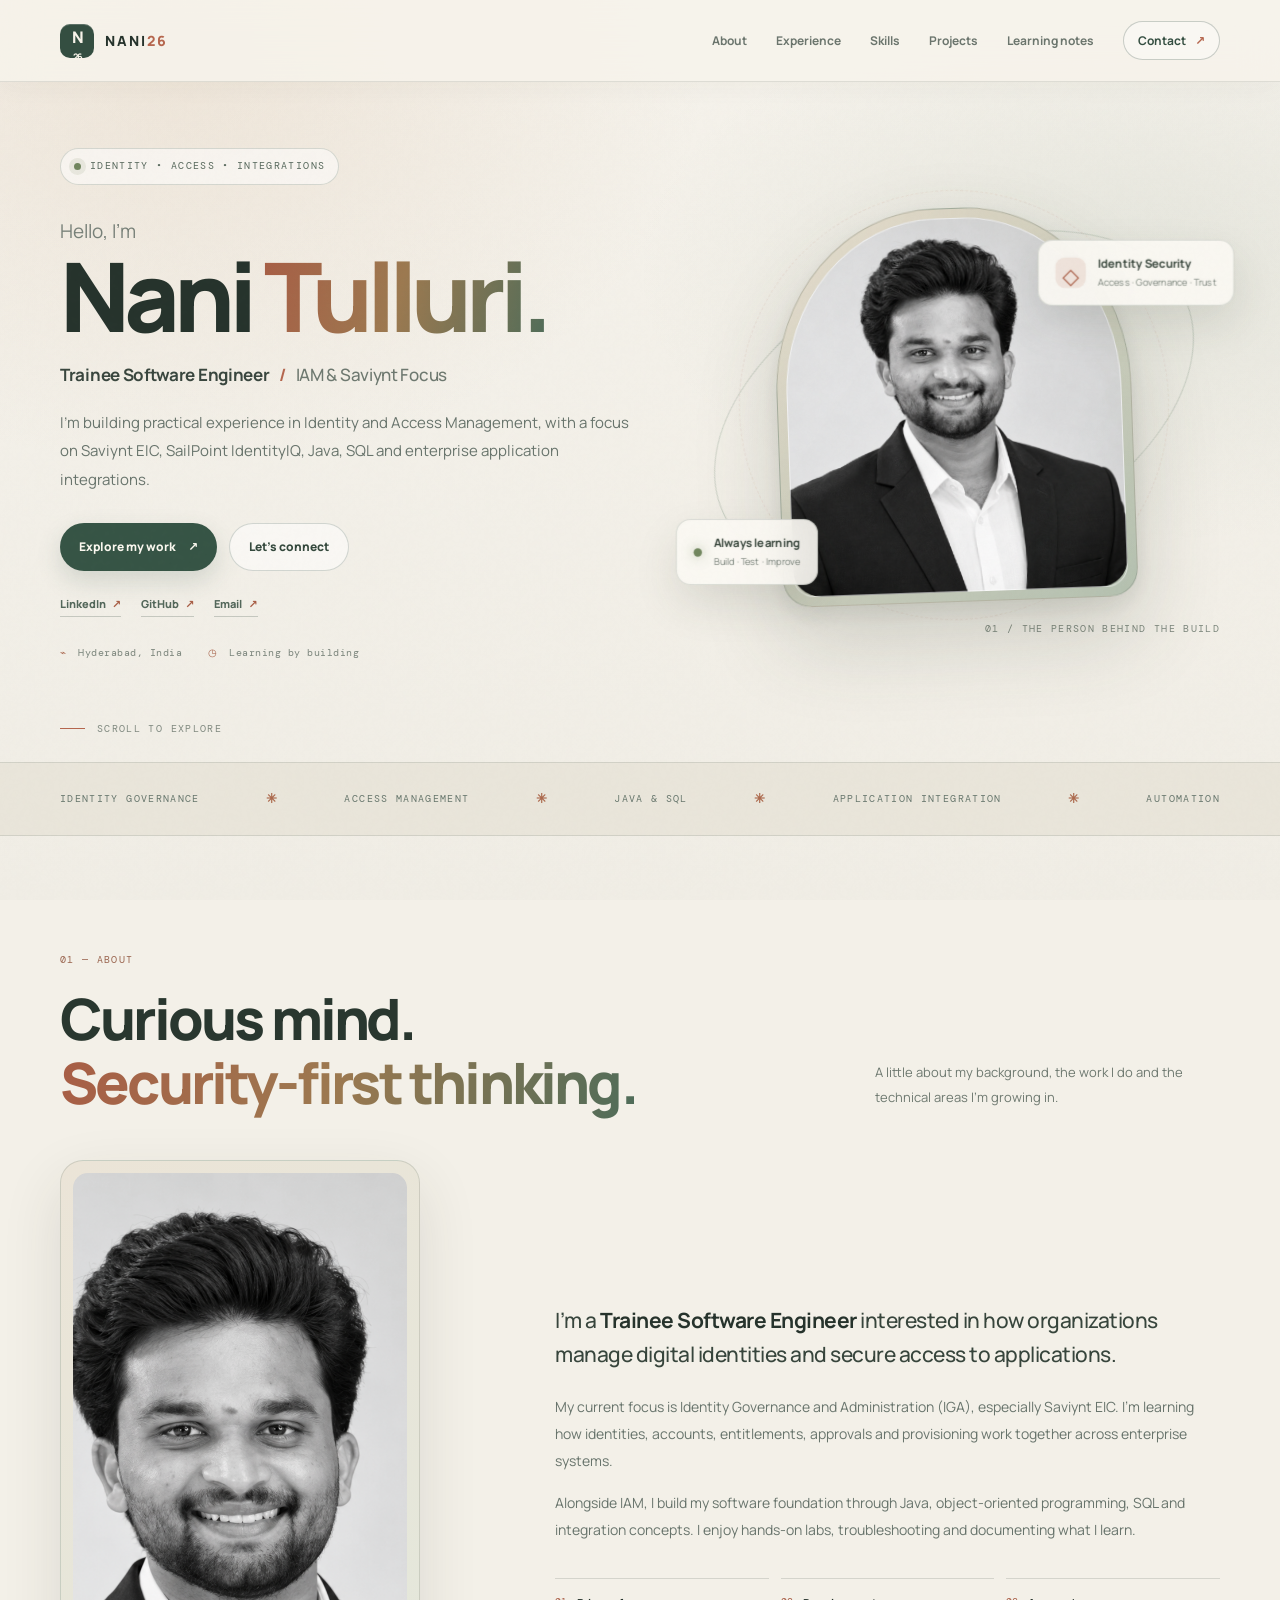
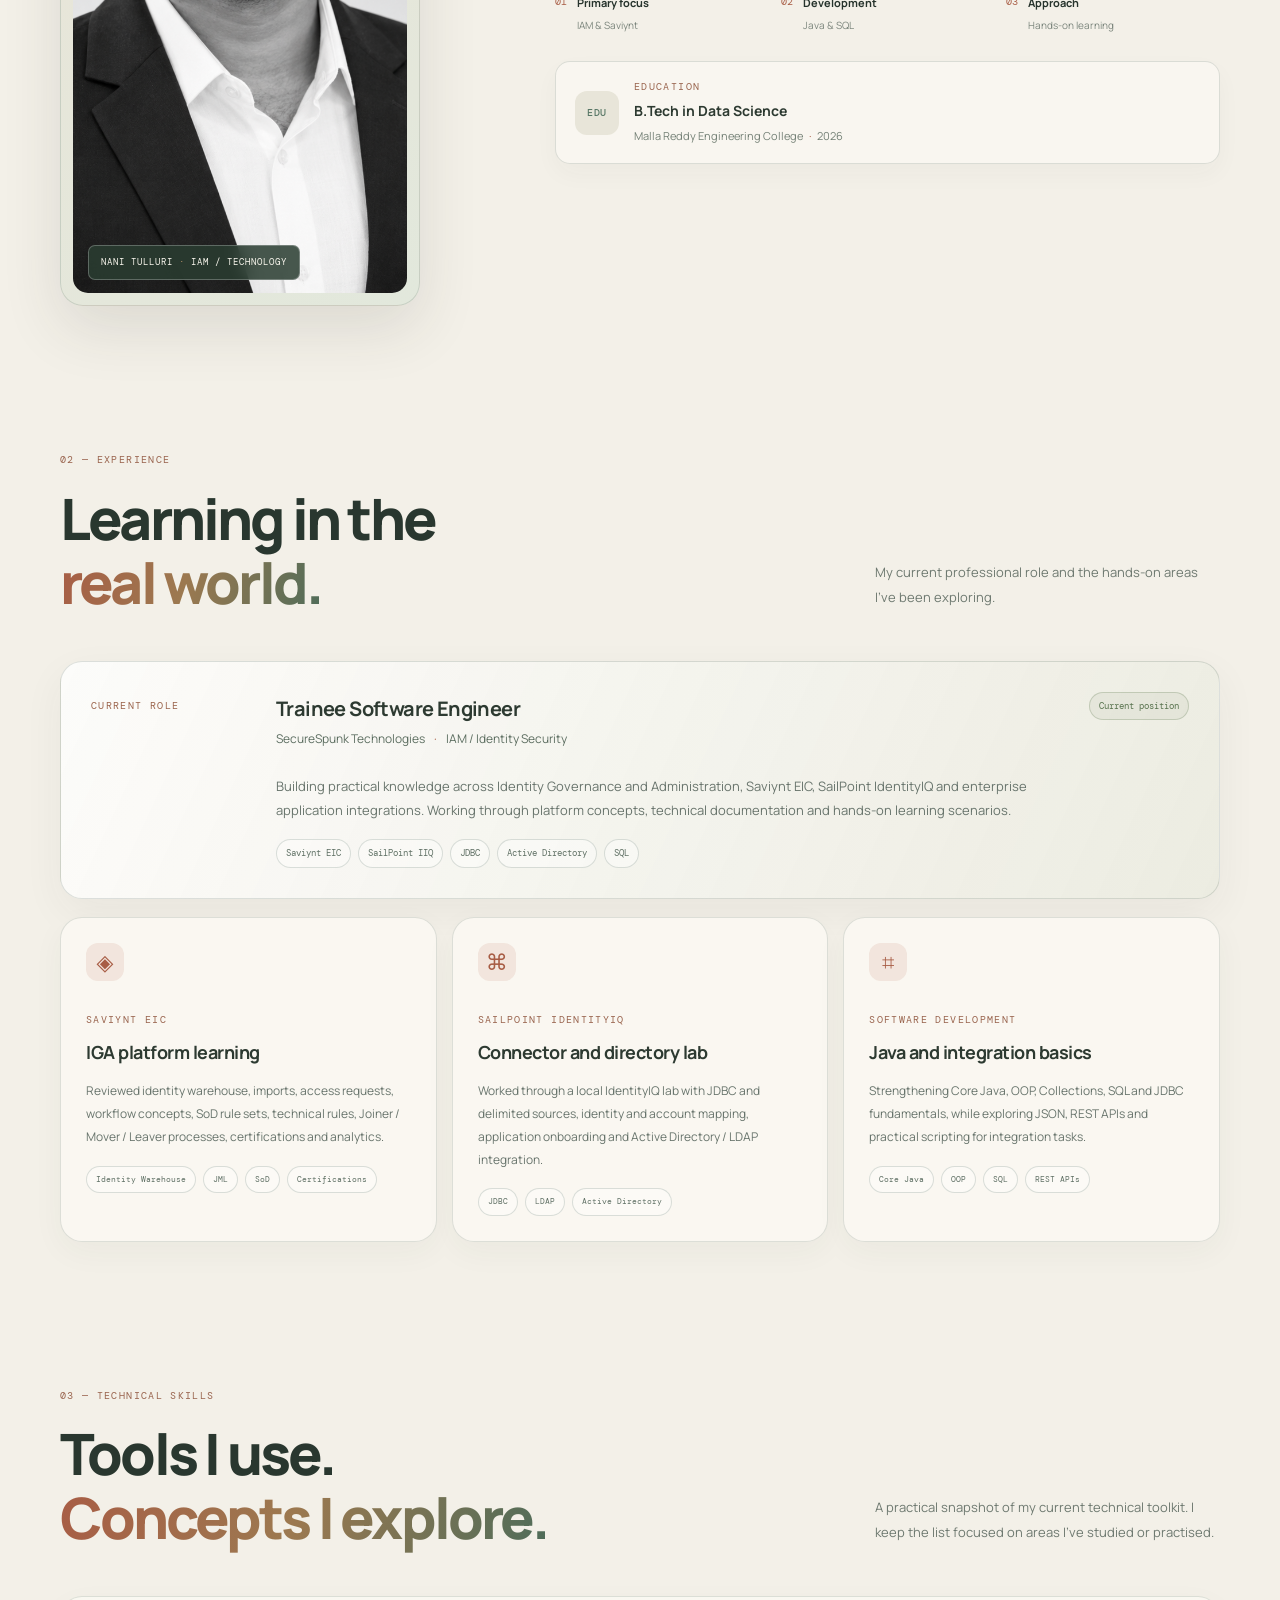
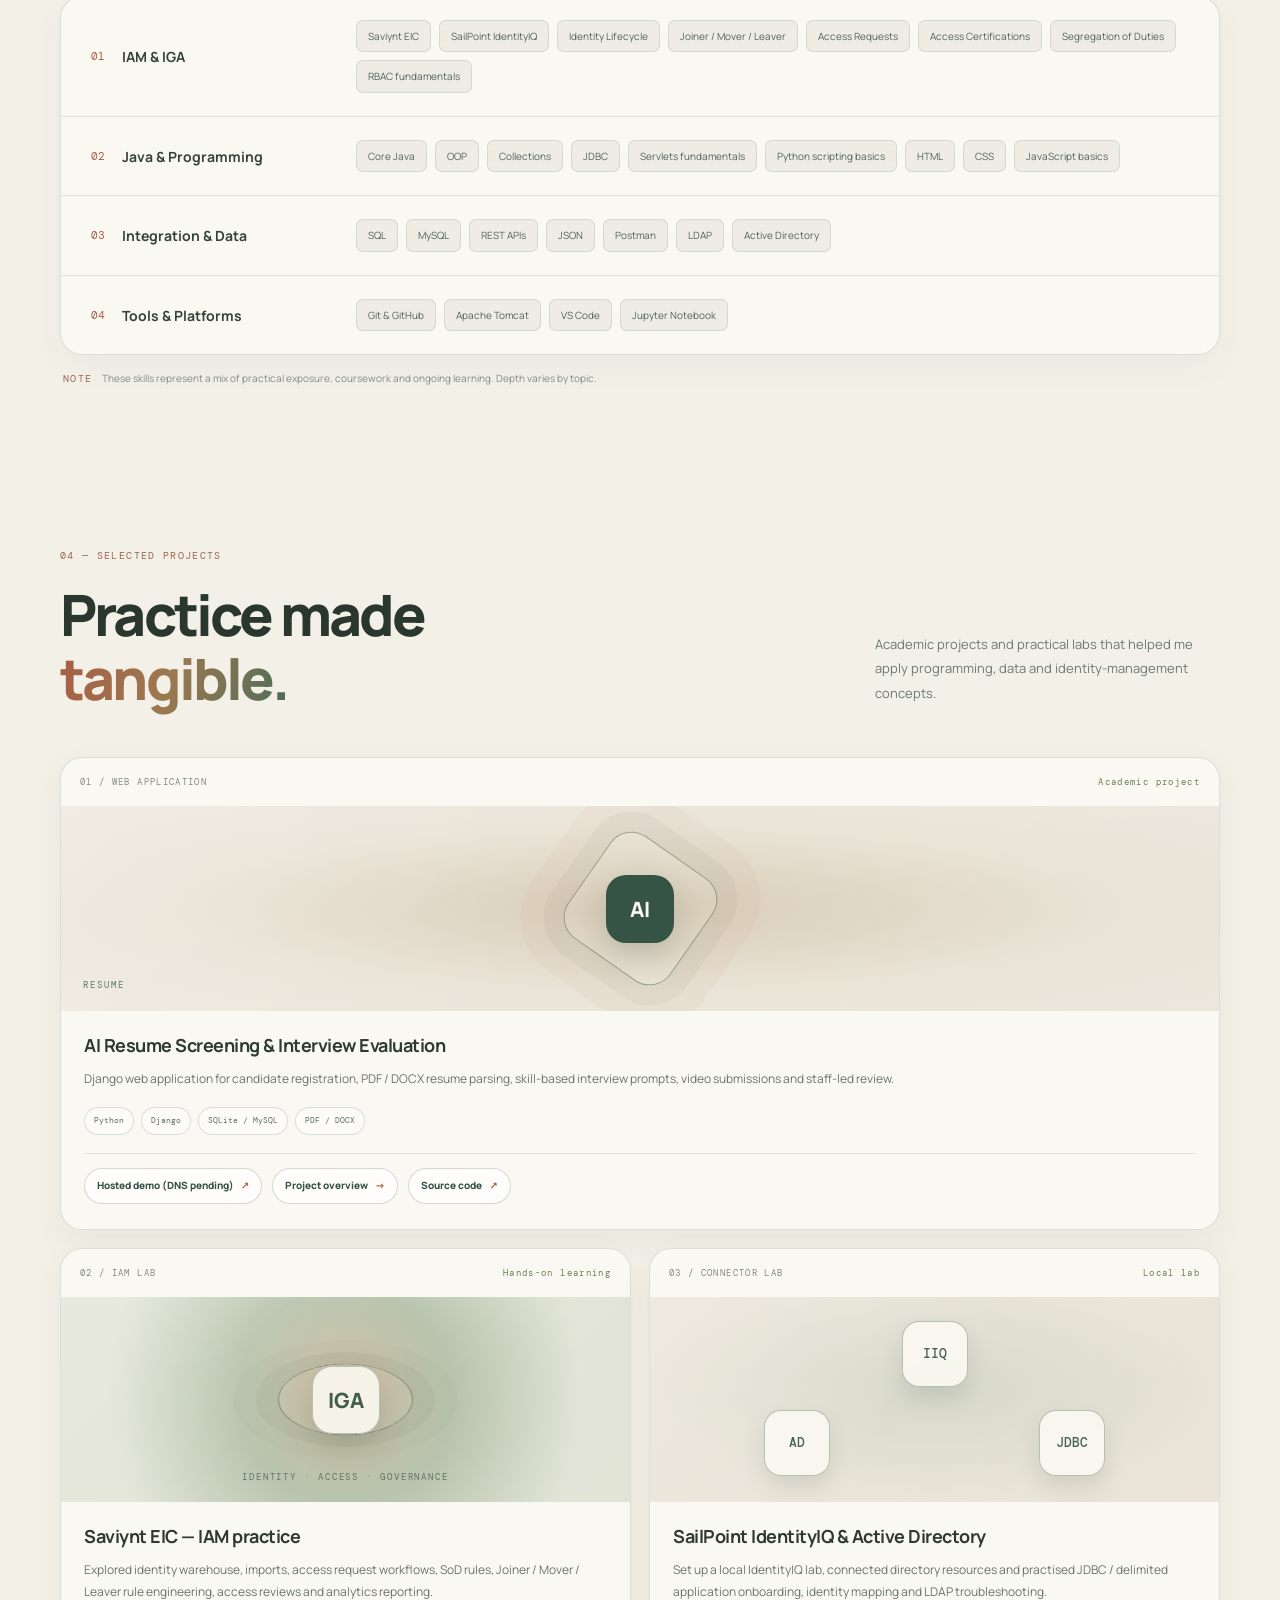
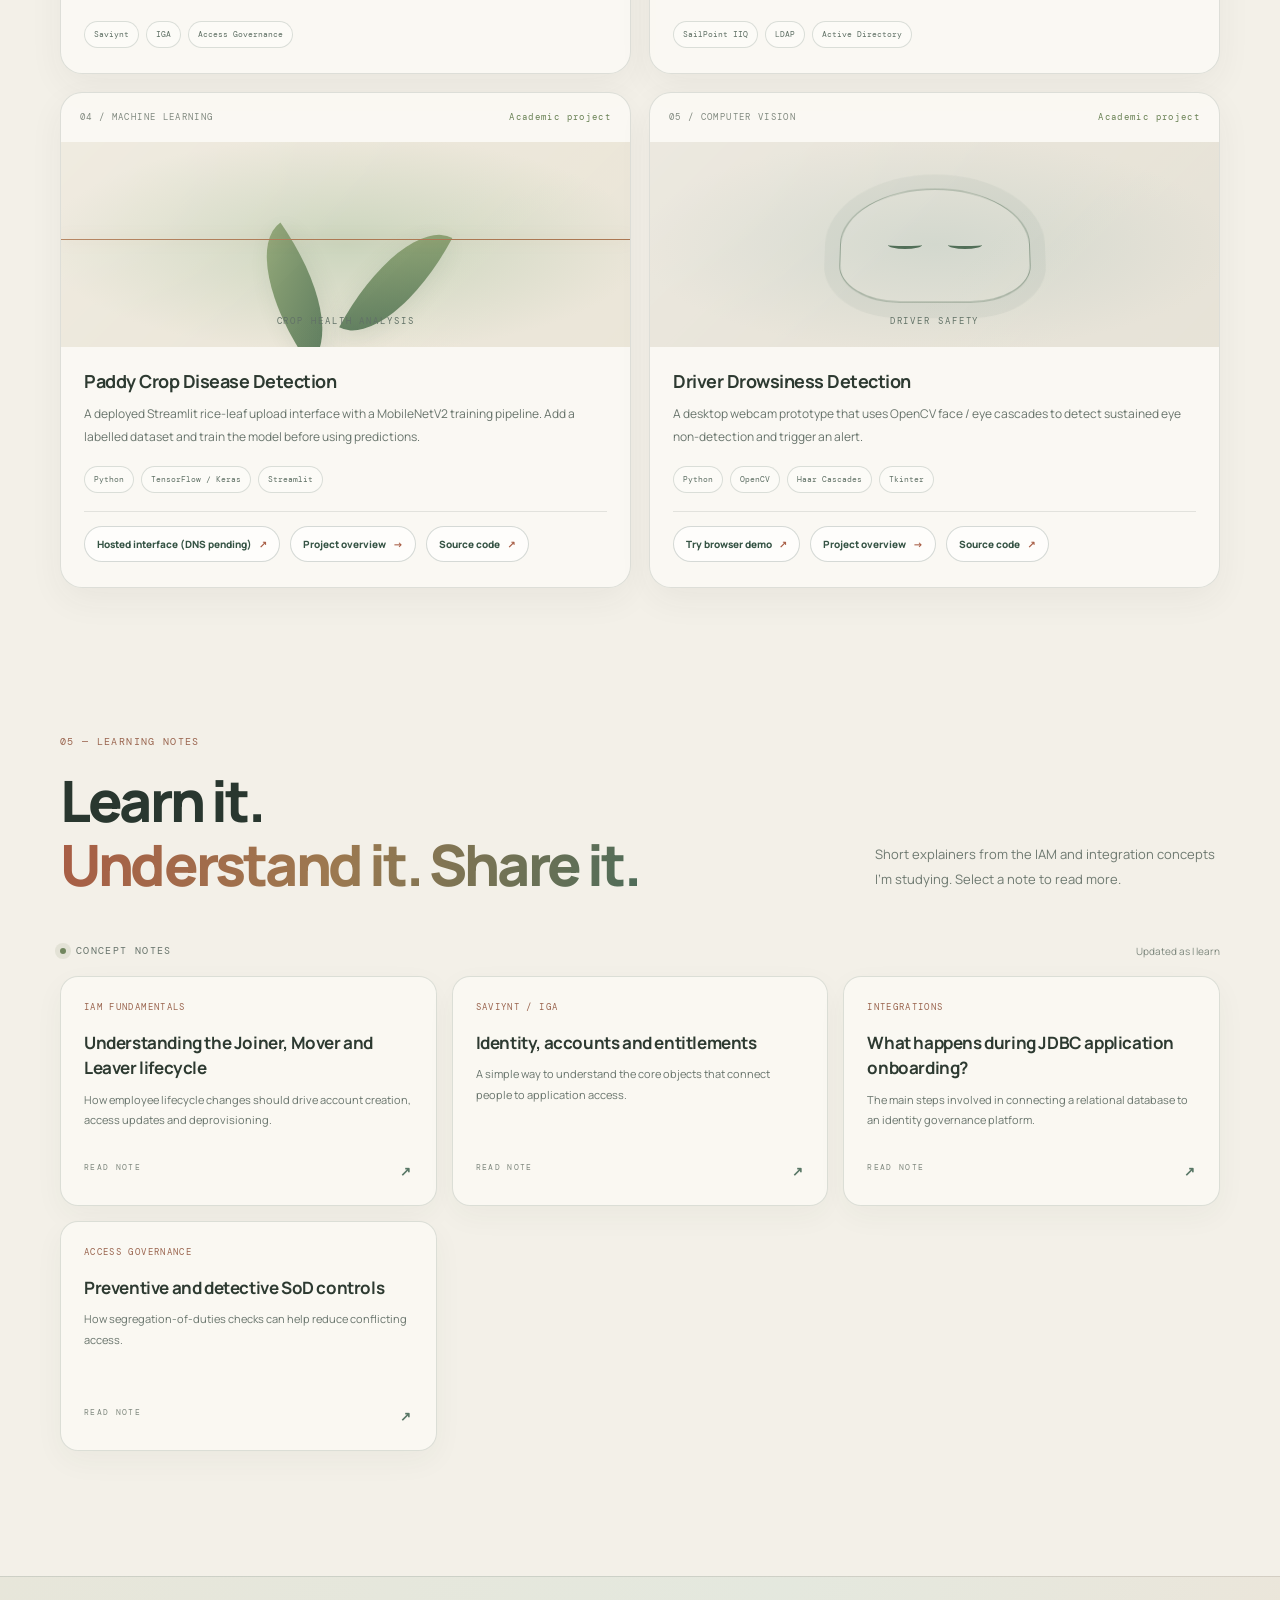
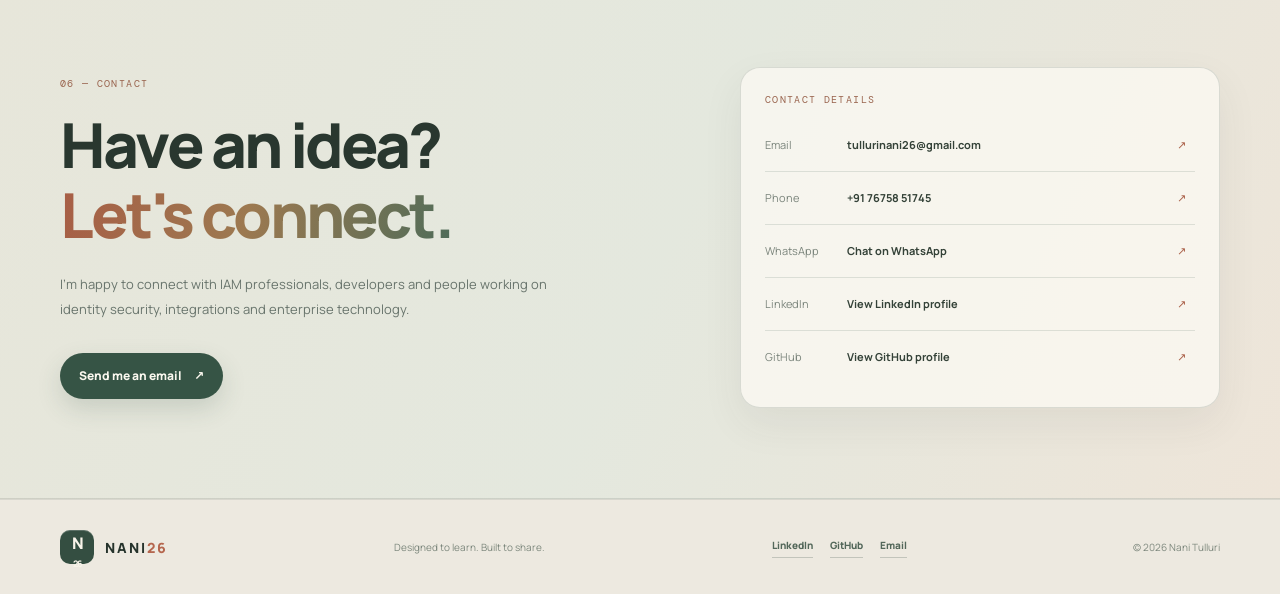
==== commit d6181de6: "Add hosted project links to portfolio home" ====
--- a/index.html
+++ b/index.html
@@ -231,7 +231,7 @@
         <article class="project-card project-featured">
           <div class="project-topline"><span>01 / WEB APPLICATION</span><span class="project-status">Academic project</span></div>
           <div class="project-art project-art-resume" aria-hidden="true"><span class="project-art-label">RESUME</span><span class="project-art-orbit"></span><span class="project-art-node">AI</span></div>
-          <div class="project-body"><h3>AI Resume Screening &amp; Interview Evaluation</h3><p>Django web application for candidate registration, PDF / DOCX resume parsing, skill-based interview prompts, video submissions and staff-led review.</p><div class="project-tech"><span>Python</span><span>Django</span><span>SQLite / MySQL</span><span>PDF / DOCX</span></div><div class="project-links"><a href="/projects/resume-analyzer/">Project overview <span aria-hidden="true">→</span></a><a href="https://github.com/tullurinani/Resume-Analyzer" target="_blank" rel="noopener noreferrer">Source code <span aria-hidden="true">↗</span></a></div></div>
+          <div class="project-body"><h3>AI Resume Screening &amp; Interview Evaluation</h3><p>Django web application for candidate registration, PDF / DOCX resume parsing, skill-based interview prompts, video submissions and staff-led review.</p><div class="project-tech"><span>Python</span><span>Django</span><span>SQLite / MySQL</span><span>PDF / DOCX</span></div><div class="project-links"><a href="https://resume.nani.shop" target="_blank" rel="noopener noreferrer">Hosted demo (DNS pending) <span aria-hidden="true">↗</span></a><a href="/projects/resume-analyzer/">Project overview <span aria-hidden="true">→</span></a><a href="https://github.com/tullurinani/Resume-Analyzer" target="_blank" rel="noopener noreferrer">Source code <span aria-hidden="true">↗</span></a></div></div>
         </article>
         <article class="project-card">
           <div class="project-topline"><span>02 / IAM LAB</span><span class="project-status">Hands-on learning</span></div>
@@ -246,12 +246,12 @@
         <article class="project-card">
           <div class="project-topline"><span>04 / MACHINE LEARNING</span><span class="project-status">Academic project</span></div>
           <div class="project-art project-art-crop" aria-hidden="true"><span class="crop-leaf crop-leaf-a"></span><span class="crop-leaf crop-leaf-b"></span><span class="crop-scan"></span><span class="project-art-label">CROP HEALTH ANALYSIS</span></div>
-          <div class="project-body"><h3>Paddy Crop Disease Detection</h3><p>A clean rice-leaf classification reimplementation with an image-upload UI and MobileNetV2 training pipeline. Add your labelled dataset and train the model before using predictions.</p><div class="project-tech"><span>Python</span><span>TensorFlow / Keras</span><span>Streamlit</span></div><div class="project-links"><a href="/projects/paddy-crop-disease-detection/">Project overview <span aria-hidden="true">→</span></a><a href="https://github.com/tullurinani/nani26-portfolio/tree/main/projects/paddy-crop-disease-detection" target="_blank" rel="noopener noreferrer">Source code <span aria-hidden="true">↗</span></a></div></div>
+          <div class="project-body"><h3>Paddy Crop Disease Detection</h3><p>A deployed Streamlit rice-leaf upload interface with a MobileNetV2 training pipeline. Add a labelled dataset and train the model before using predictions.</p><div class="project-tech"><span>Python</span><span>TensorFlow / Keras</span><span>Streamlit</span></div><div class="project-links"><a href="https://paddy.nani.shop" target="_blank" rel="noopener noreferrer">Hosted interface (DNS pending) <span aria-hidden="true">↗</span></a><a href="/projects/paddy-crop-disease-detection/">Project overview <span aria-hidden="true">→</span></a><a href="https://github.com/tullurinani/nani26-portfolio/tree/main/projects/paddy-crop-disease-detection" target="_blank" rel="noopener noreferrer">Source code <span aria-hidden="true">↗</span></a></div></div>
         </article>
         <article class="project-card">
           <div class="project-topline"><span>05 / COMPUTER VISION</span><span class="project-status">Academic project</span></div>
           <div class="project-art project-art-driver" aria-hidden="true"><span class="driver-eye eye-one"></span><span class="driver-eye eye-two"></span><span class="driver-frame"></span><span class="project-art-label">DRIVER SAFETY</span></div>
-          <div class="project-body"><h3>Driver Drowsiness Detection</h3><p>A desktop webcam prototype that uses OpenCV face / eye cascades to detect sustained eye non-detection and trigger an alert.</p><div class="project-tech"><span>Python</span><span>OpenCV</span><span>Haar Cascades</span><span>Tkinter</span></div><div class="project-links"><a href="/projects/driver-drowsiness-detection/">Project overview <span aria-hidden="true">→</span></a><a href="https://github.com/tullurinani/nani26-portfolio/tree/main/projects/driver-drowsiness-detection" target="_blank" rel="noopener noreferrer">Source code <span aria-hidden="true">↗</span></a></div></div>
+          <div class="project-body"><h3>Driver Drowsiness Detection</h3><p>A desktop webcam prototype that uses OpenCV face / eye cascades to detect sustained eye non-detection and trigger an alert.</p><div class="project-tech"><span>Python</span><span>OpenCV</span><span>Haar Cascades</span><span>Tkinter</span></div><div class="project-links"><a href="/projects/driver-drowsiness-detection/web/">Try browser demo <span aria-hidden="true">↗</span></a><a href="/projects/driver-drowsiness-detection/">Project overview <span aria-hidden="true">→</span></a><a href="https://github.com/tullurinani/nani26-portfolio/tree/main/projects/driver-drowsiness-detection" target="_blank" rel="noopener noreferrer">Source code <span aria-hidden="true">↗</span></a></div></div>
         </article>
       </div>
     </section>
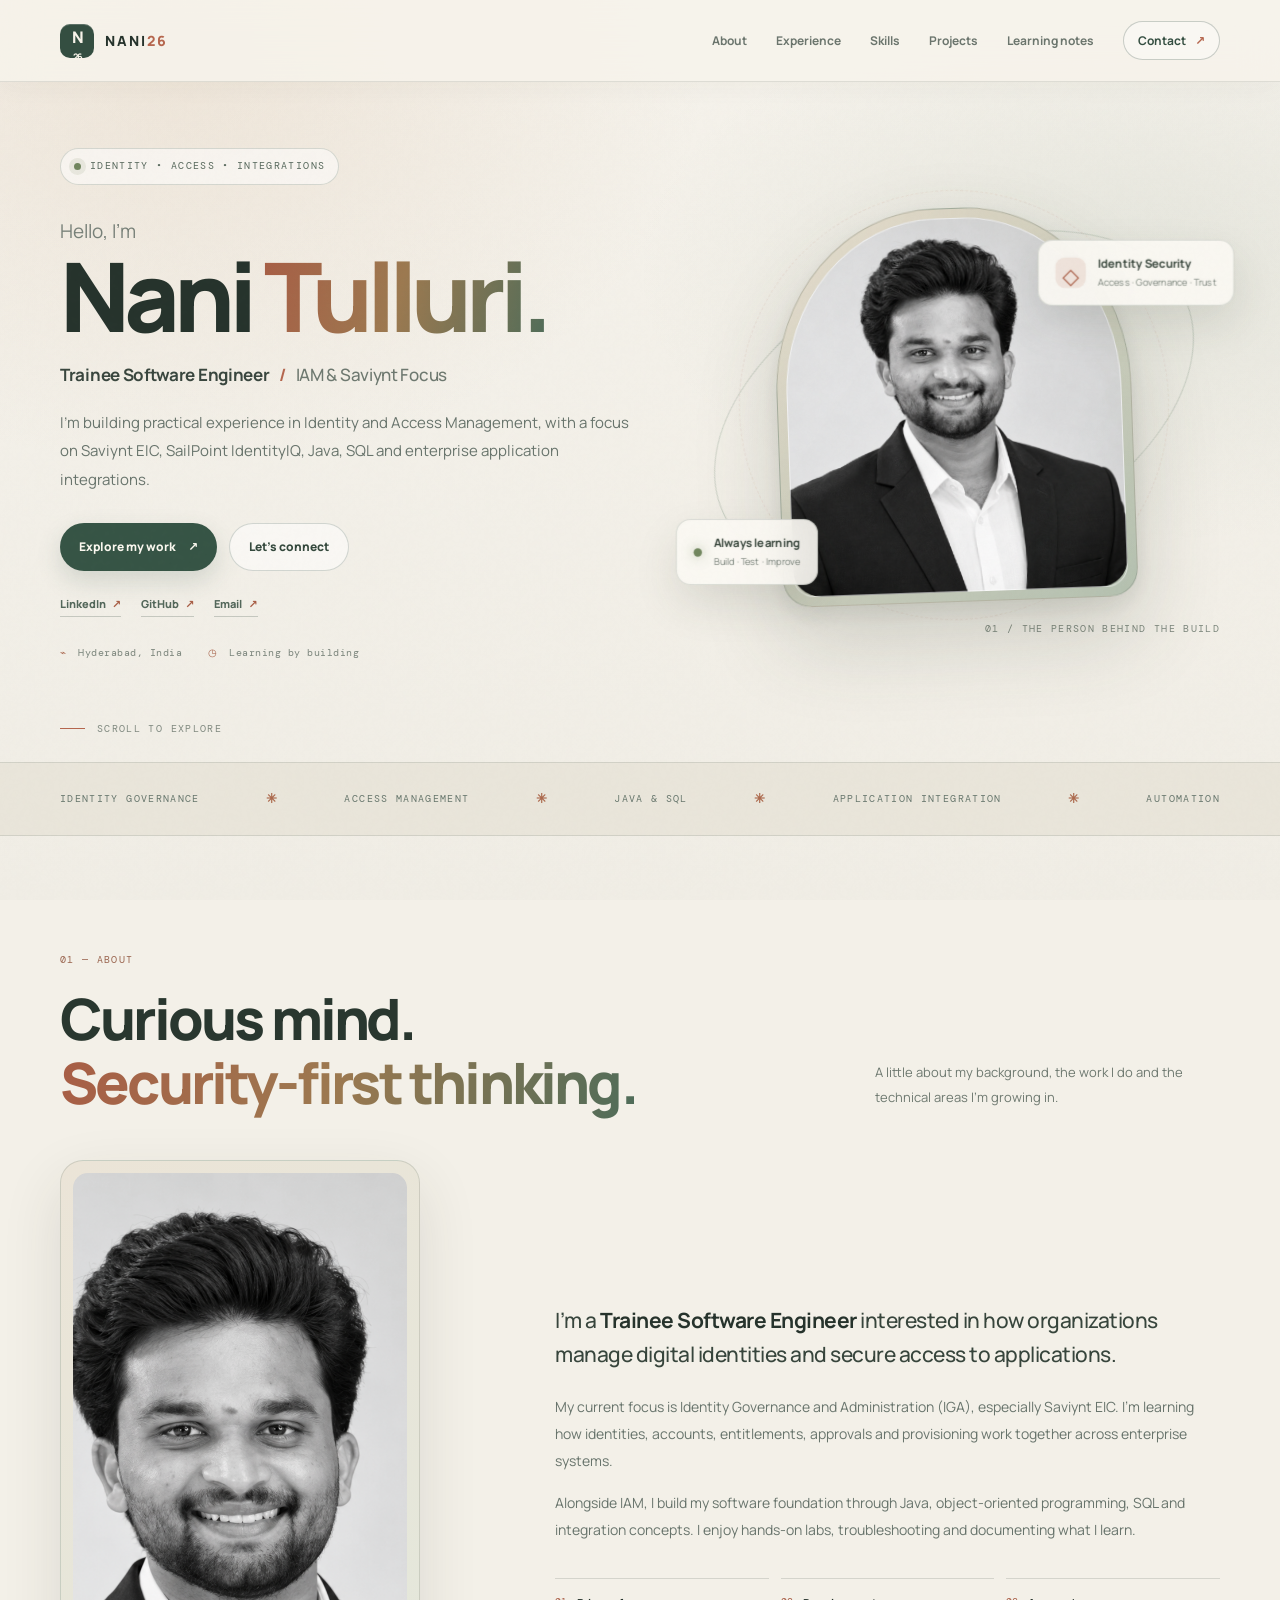
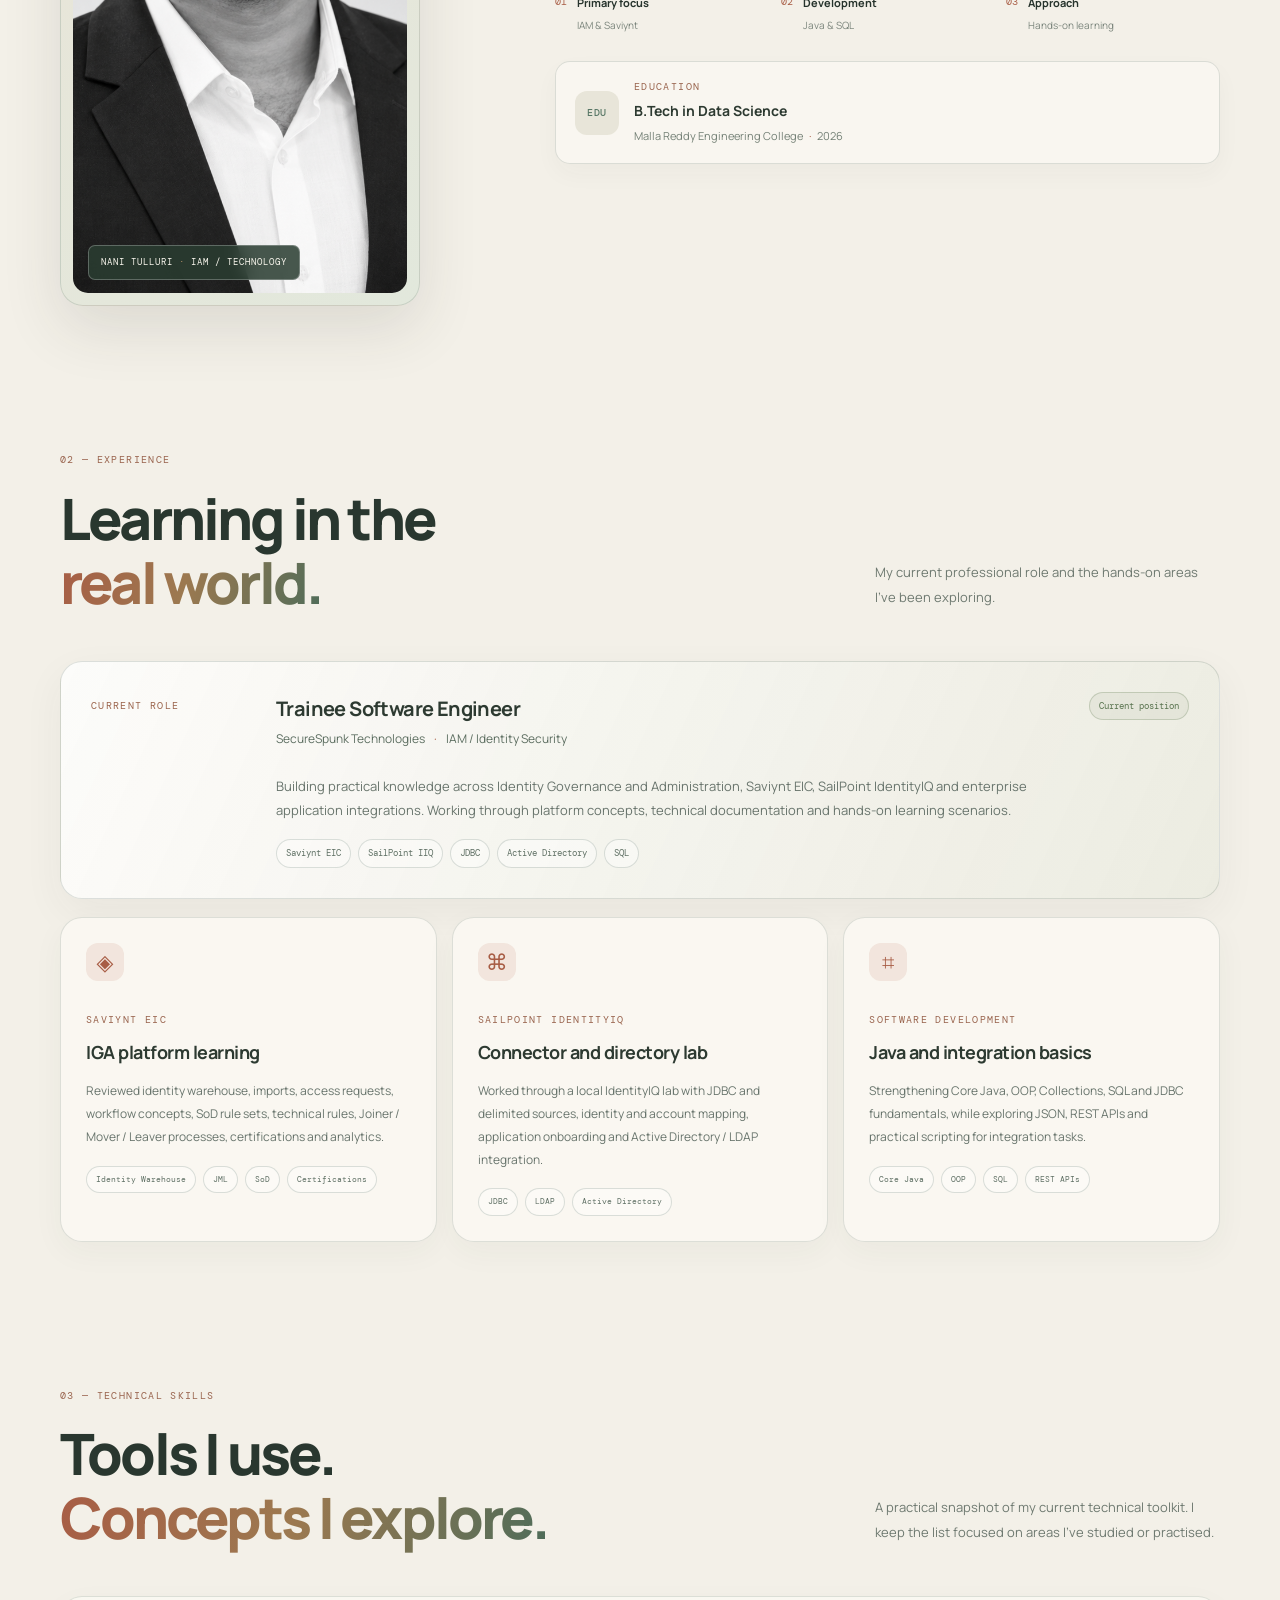
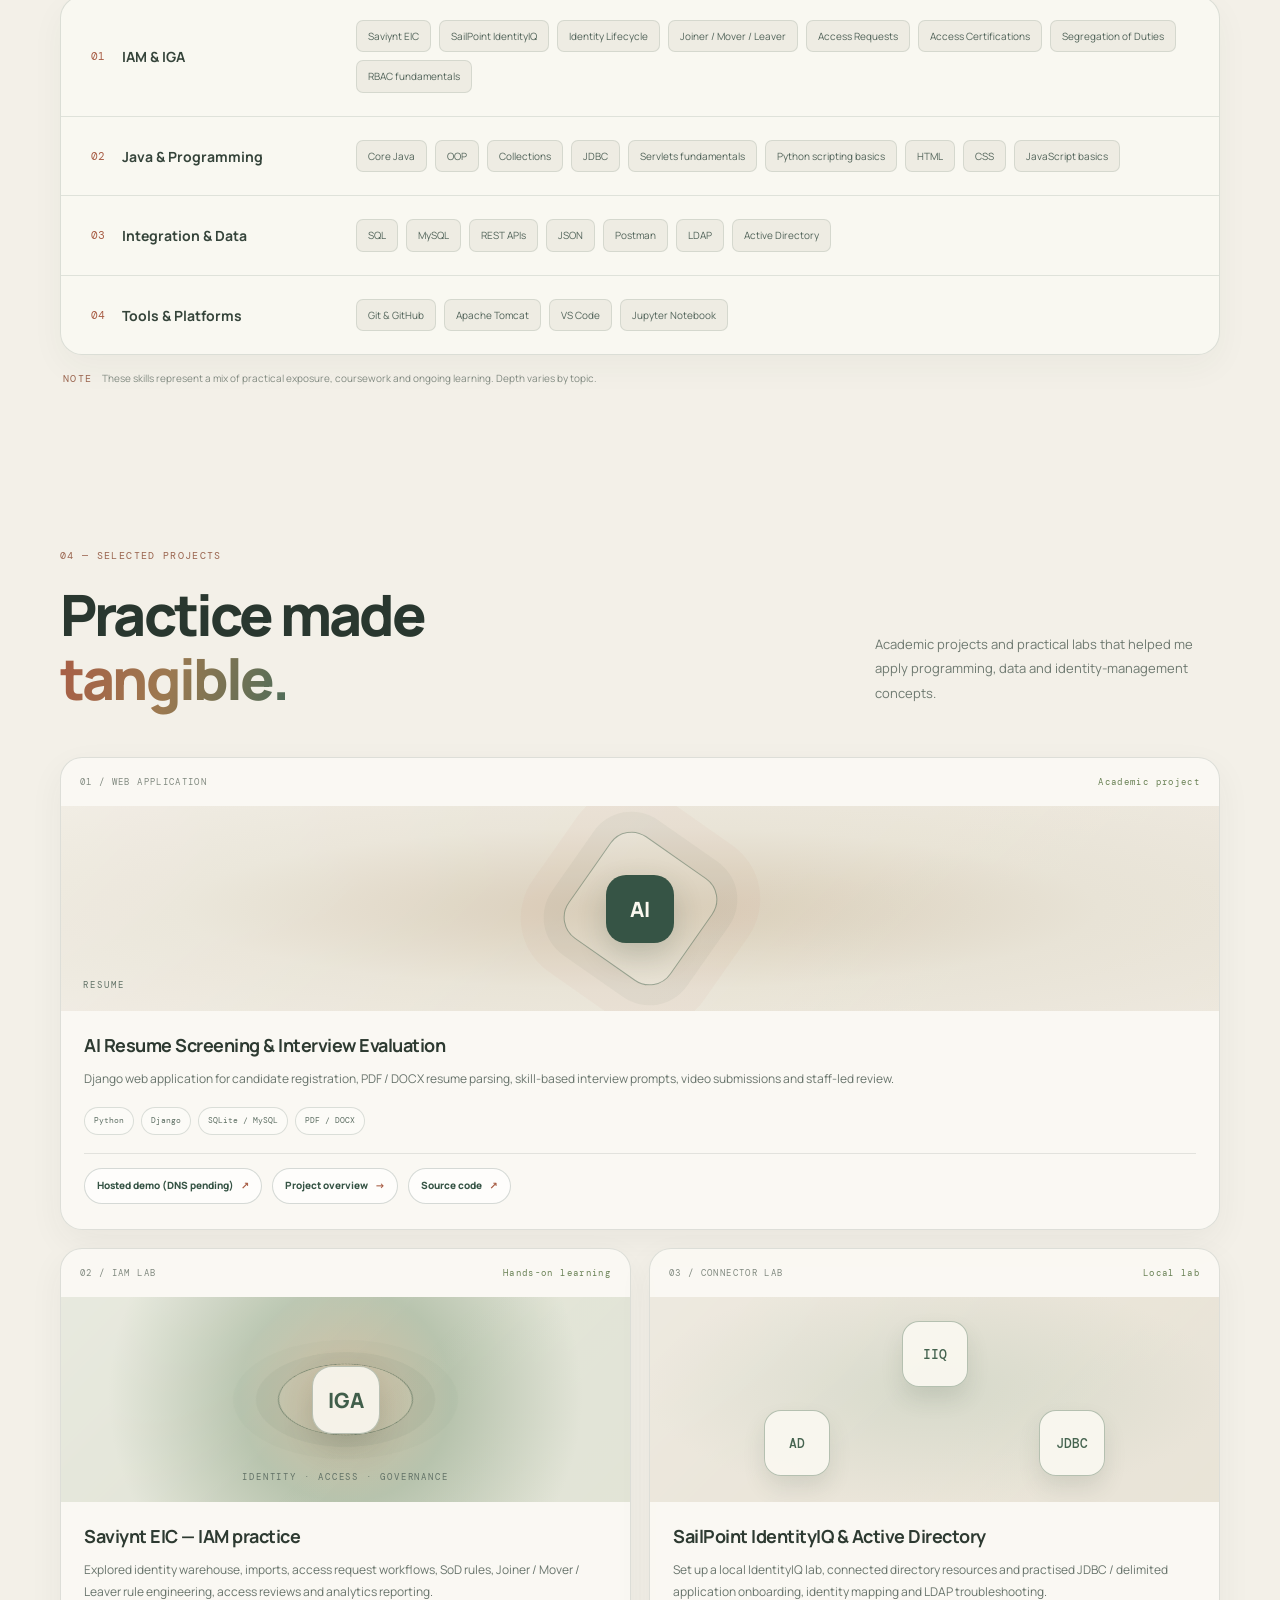
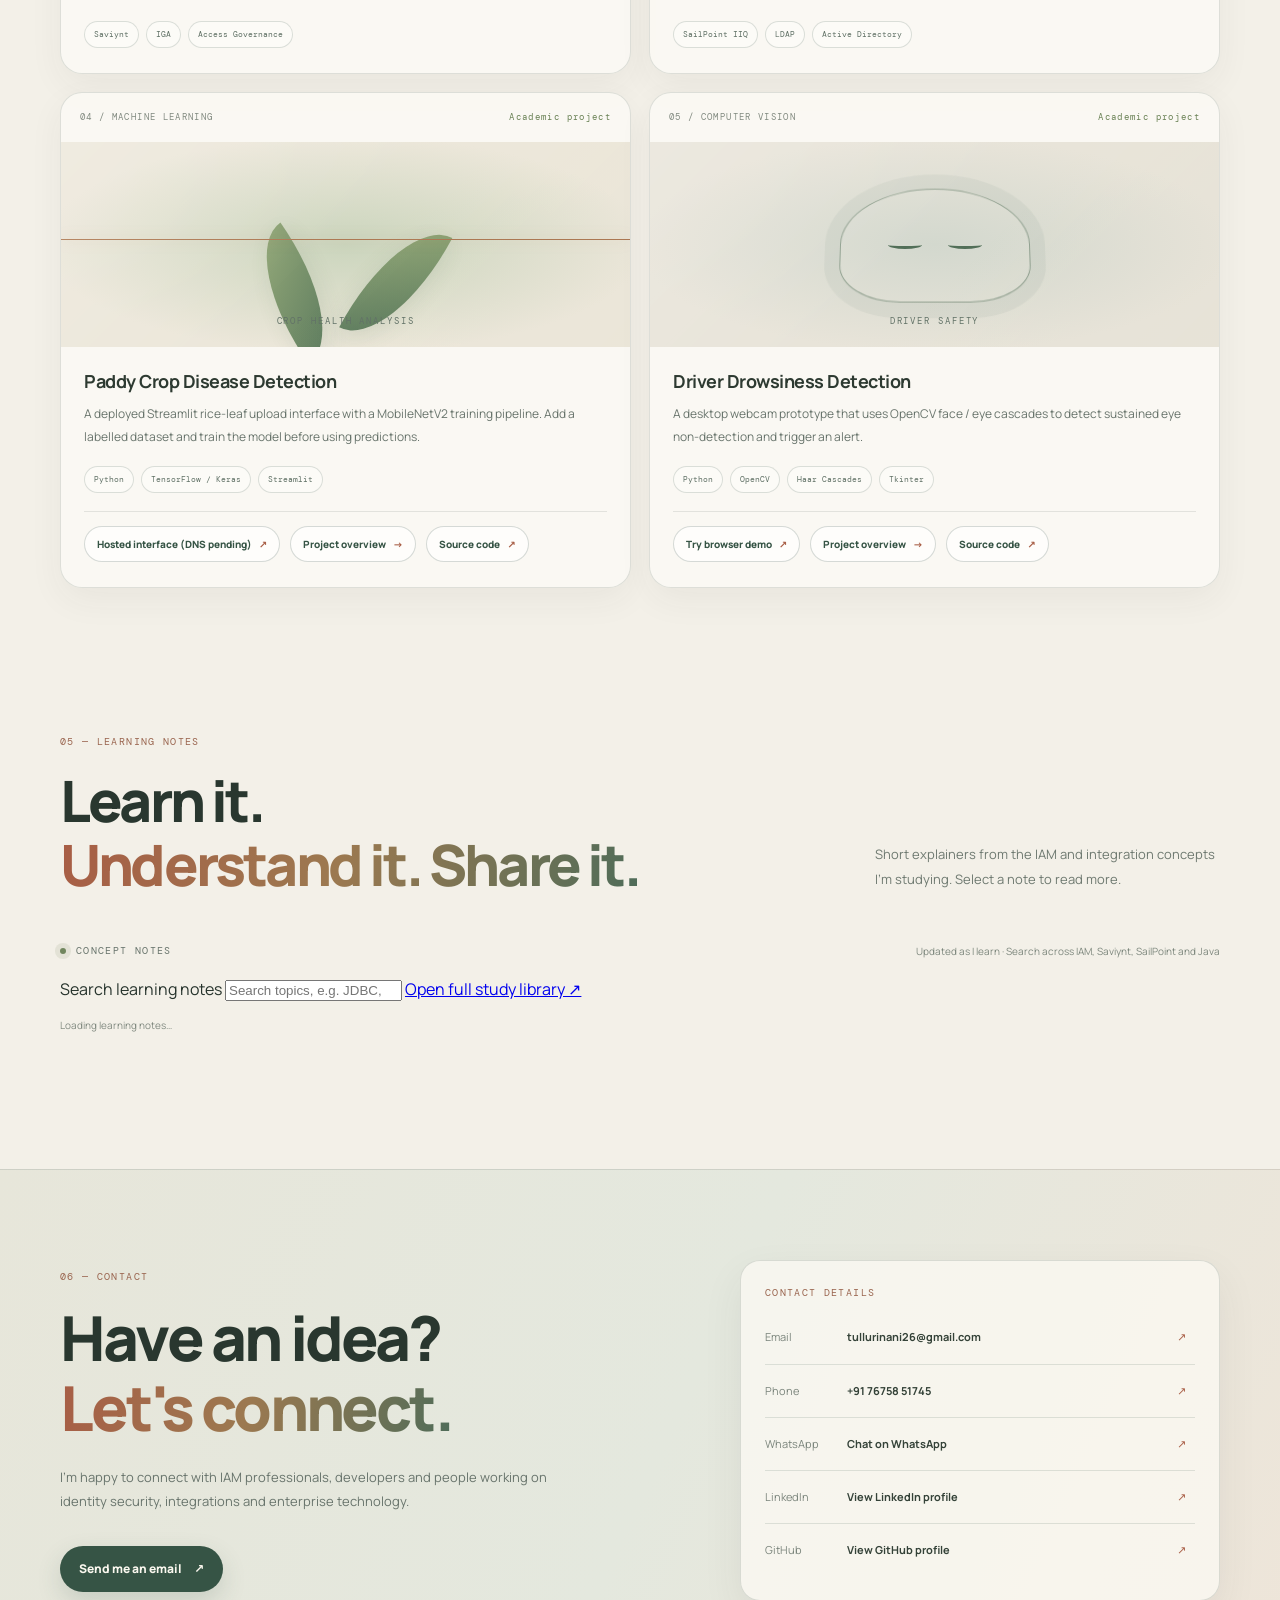
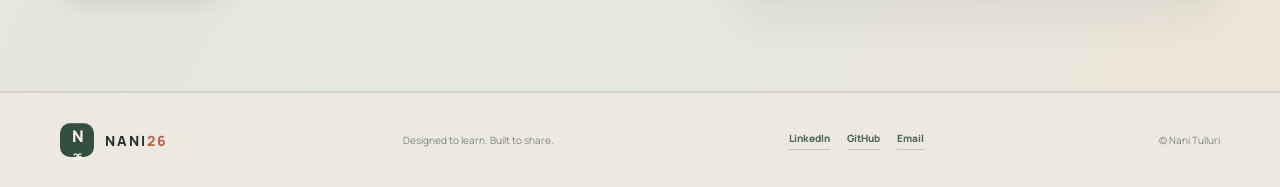
==== commit b7ab6da3: "Add searchable learning library entry point" ====
--- a/index.html
+++ b/index.html
@@ -261,7 +261,12 @@
         <div><span class="section-index">05 — LEARNING NOTES</span><h2>Learn it.<br><span class="gradient-text">Understand it. Share it.</span></h2></div>
         <p class="section-lede">Short explainers from the IAM and integration concepts I’m studying. Select a note to read more.</p>
       </div>
-      <div class="article-toolbar"><span class="live-label"><i aria-hidden="true"></i> CONCEPT NOTES</span><span class="notes-caption">Updated as I learn</span></div>
+      <div class="article-toolbar"><span class="live-label"><i aria-hidden="true"></i> CONCEPT NOTES</span><span class="notes-caption">Updated as I learn · Search across IAM, Saviynt, SailPoint and Java</span></div>
+      <div class="notes-tools">
+        <label class="visually-hidden" for="notesSearch">Search learning notes</label>
+        <input id="notesSearch" class="notes-search" type="search" placeholder="Search topics, e.g. JDBC, SoD, access requests…" autocomplete="off">
+        <a class="notes-library-link" href="https://github.com/tullurinani/nani26-portfolio/tree/main/docs/learning" target="_blank" rel="noopener noreferrer">Open full study library <span aria-hidden="true">↗</span></a>
+      </div>
       <div class="articles-grid" id="notesGrid">
         <p class="empty-articles">Loading learning notes…</p>
       </div>
